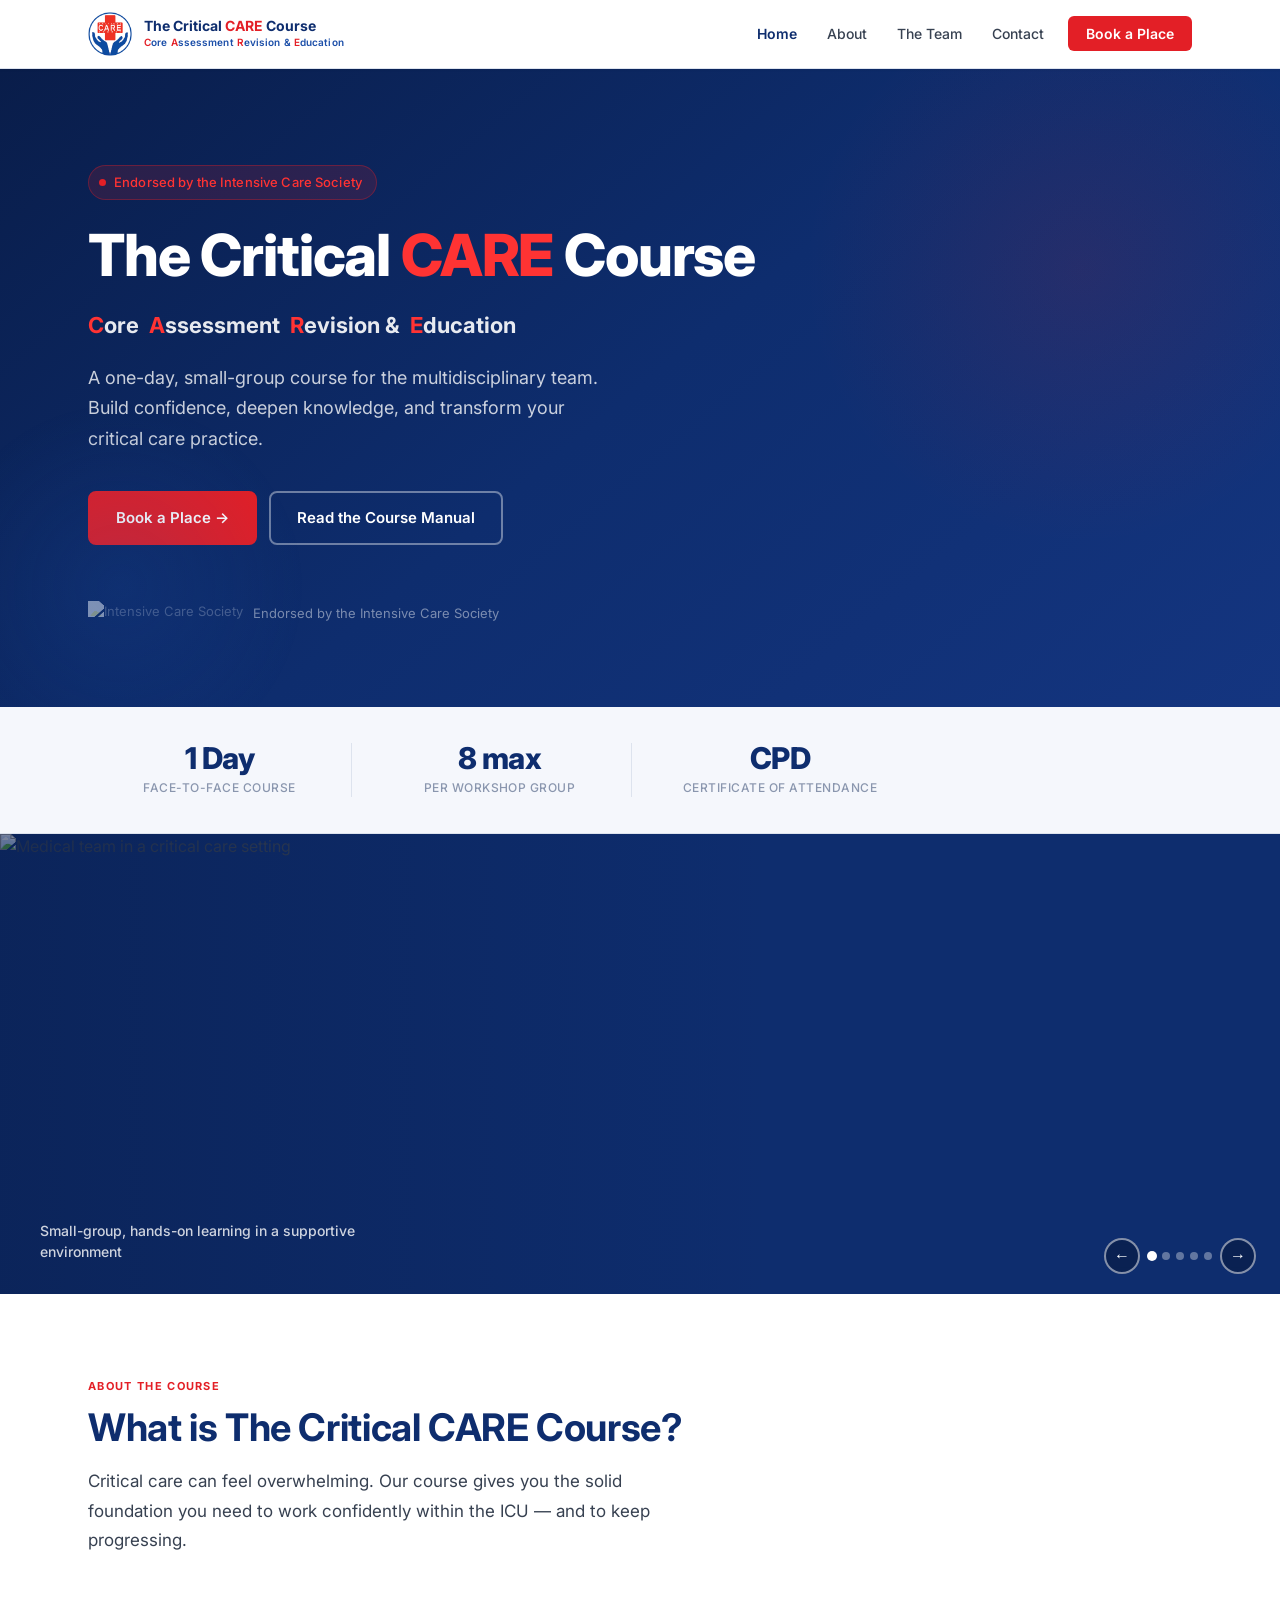
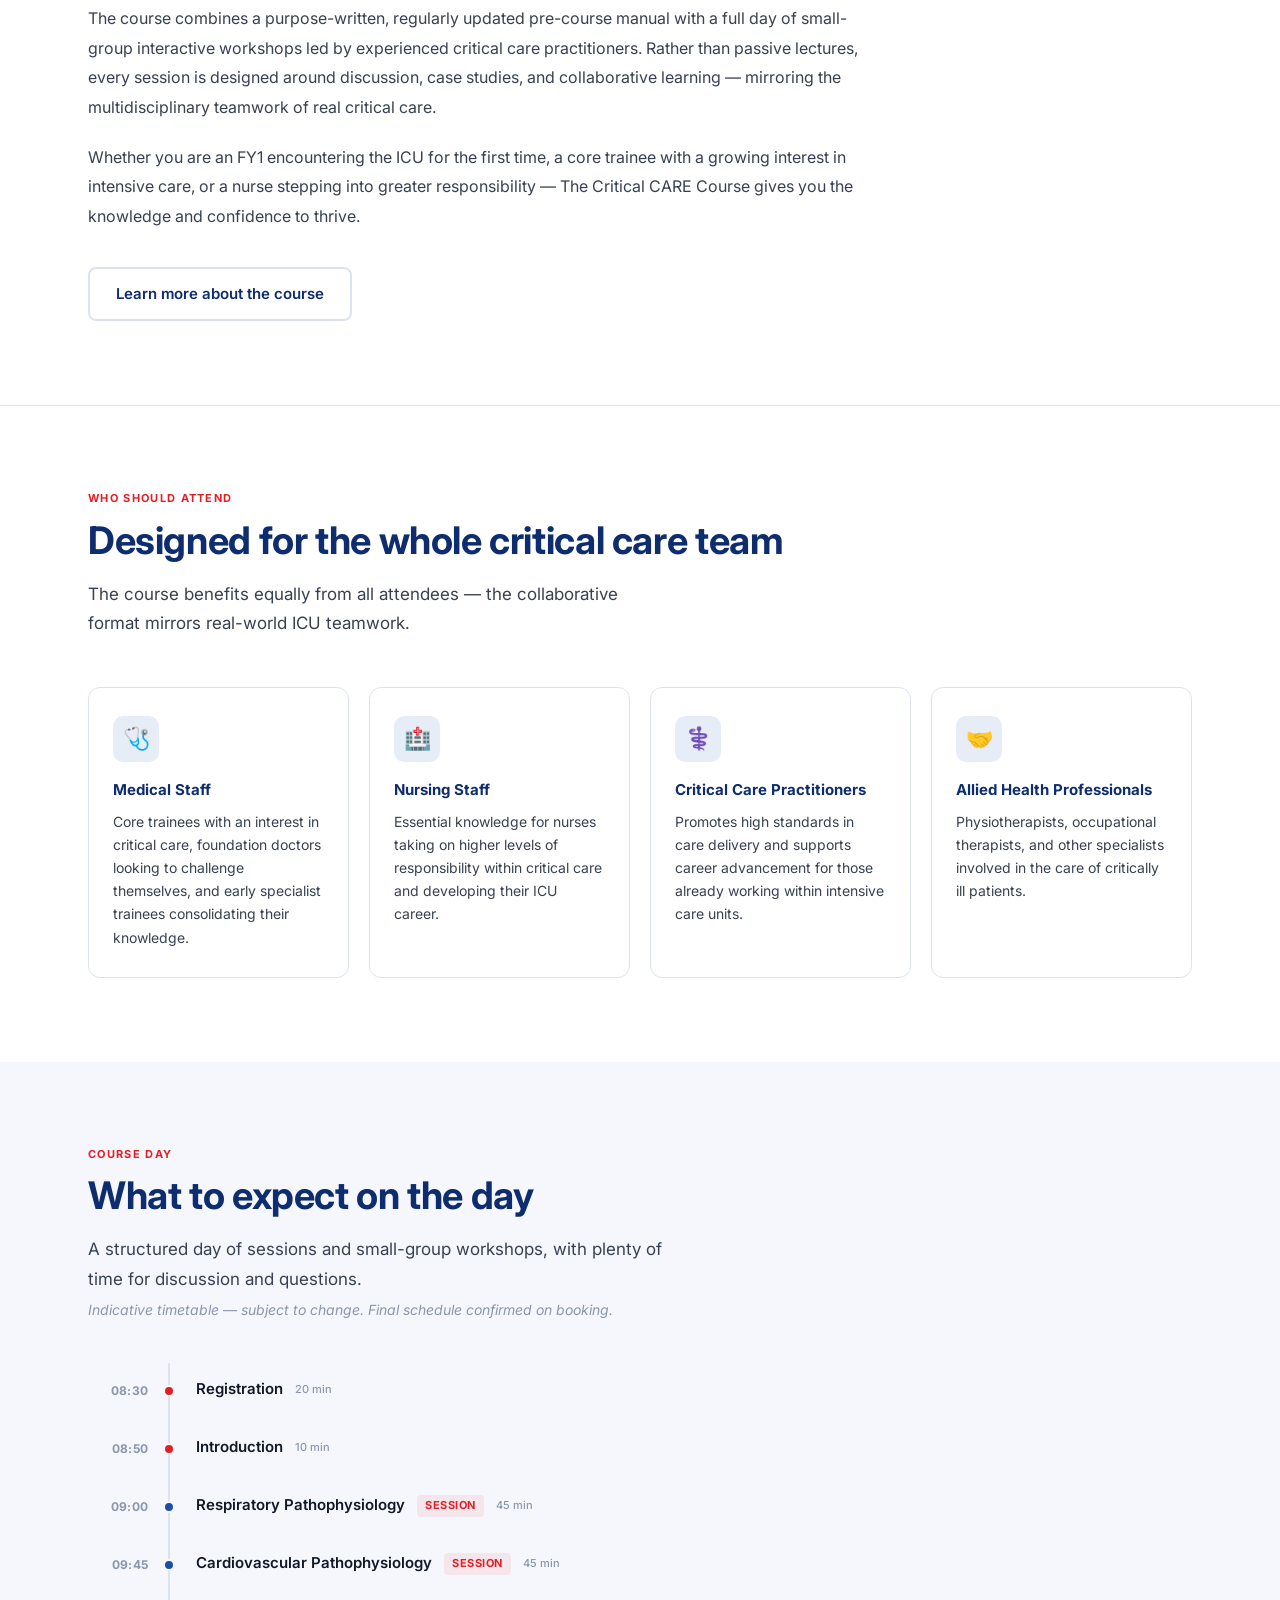
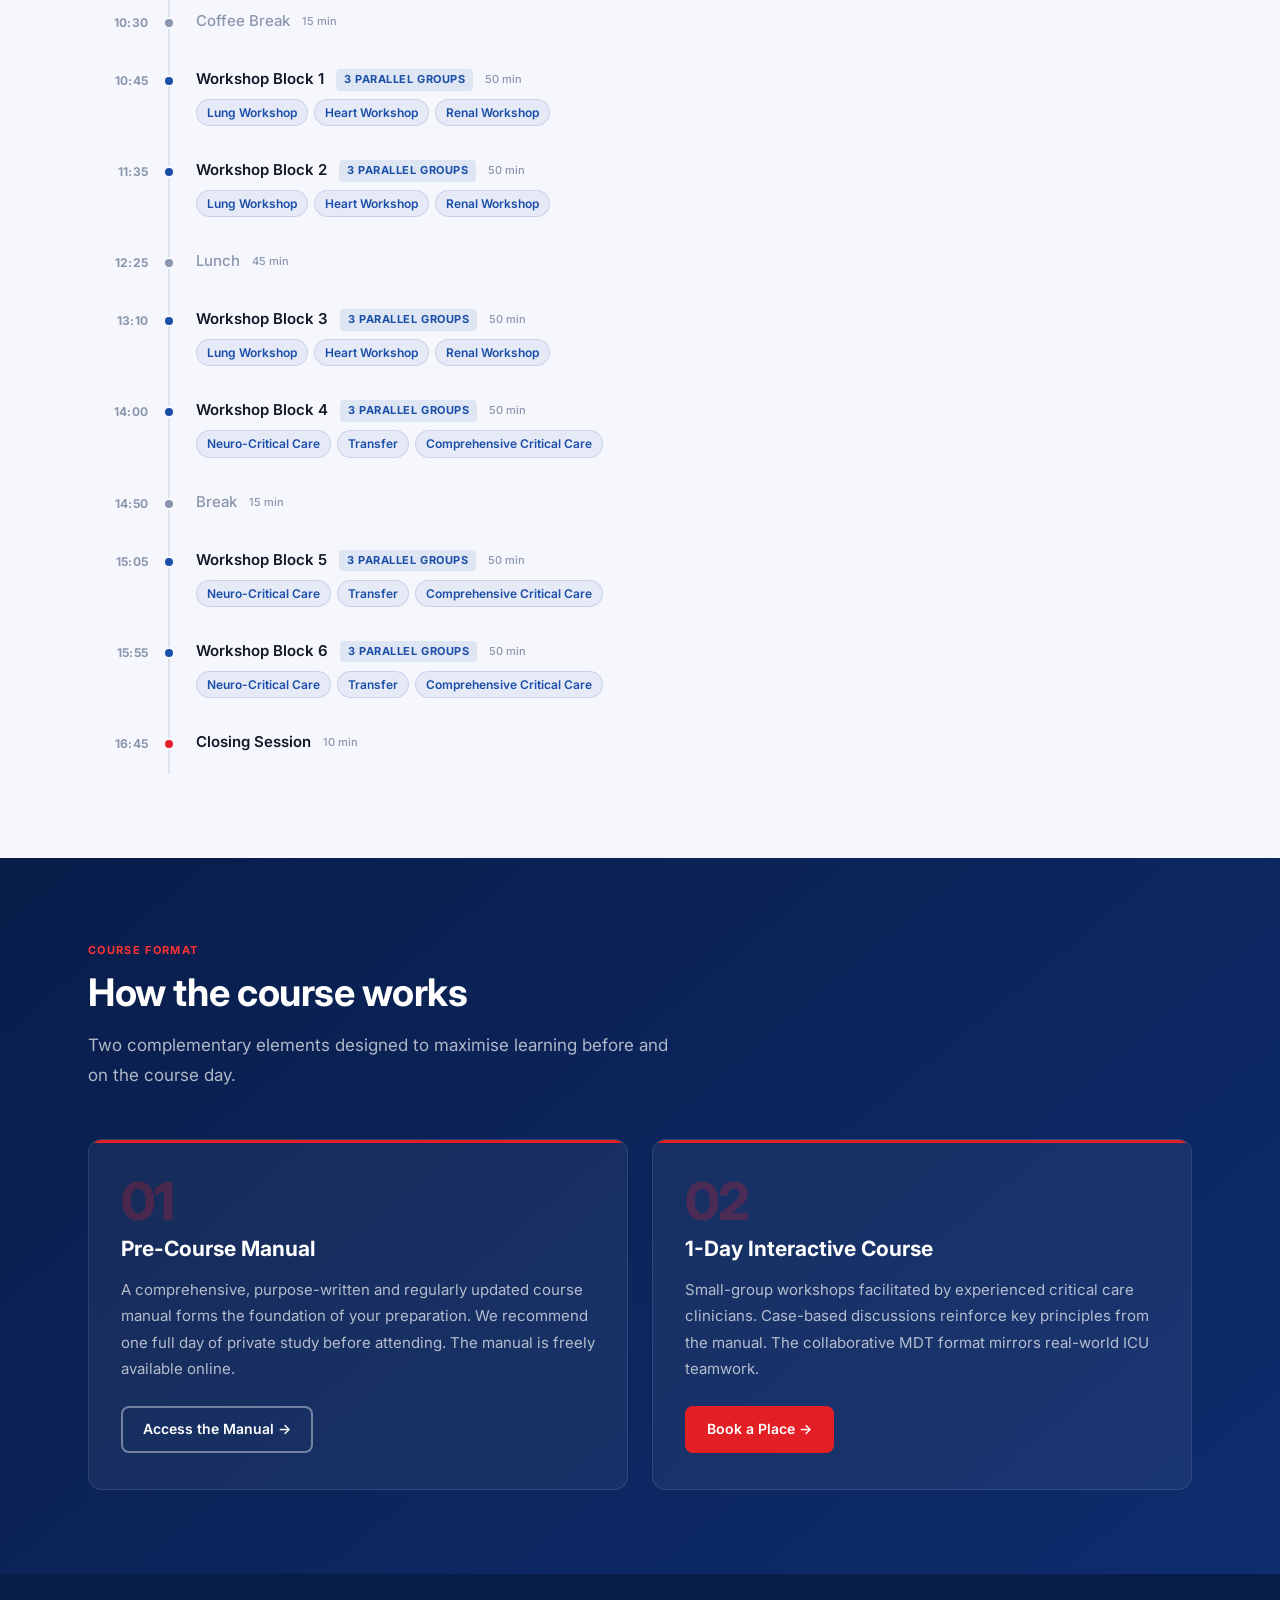
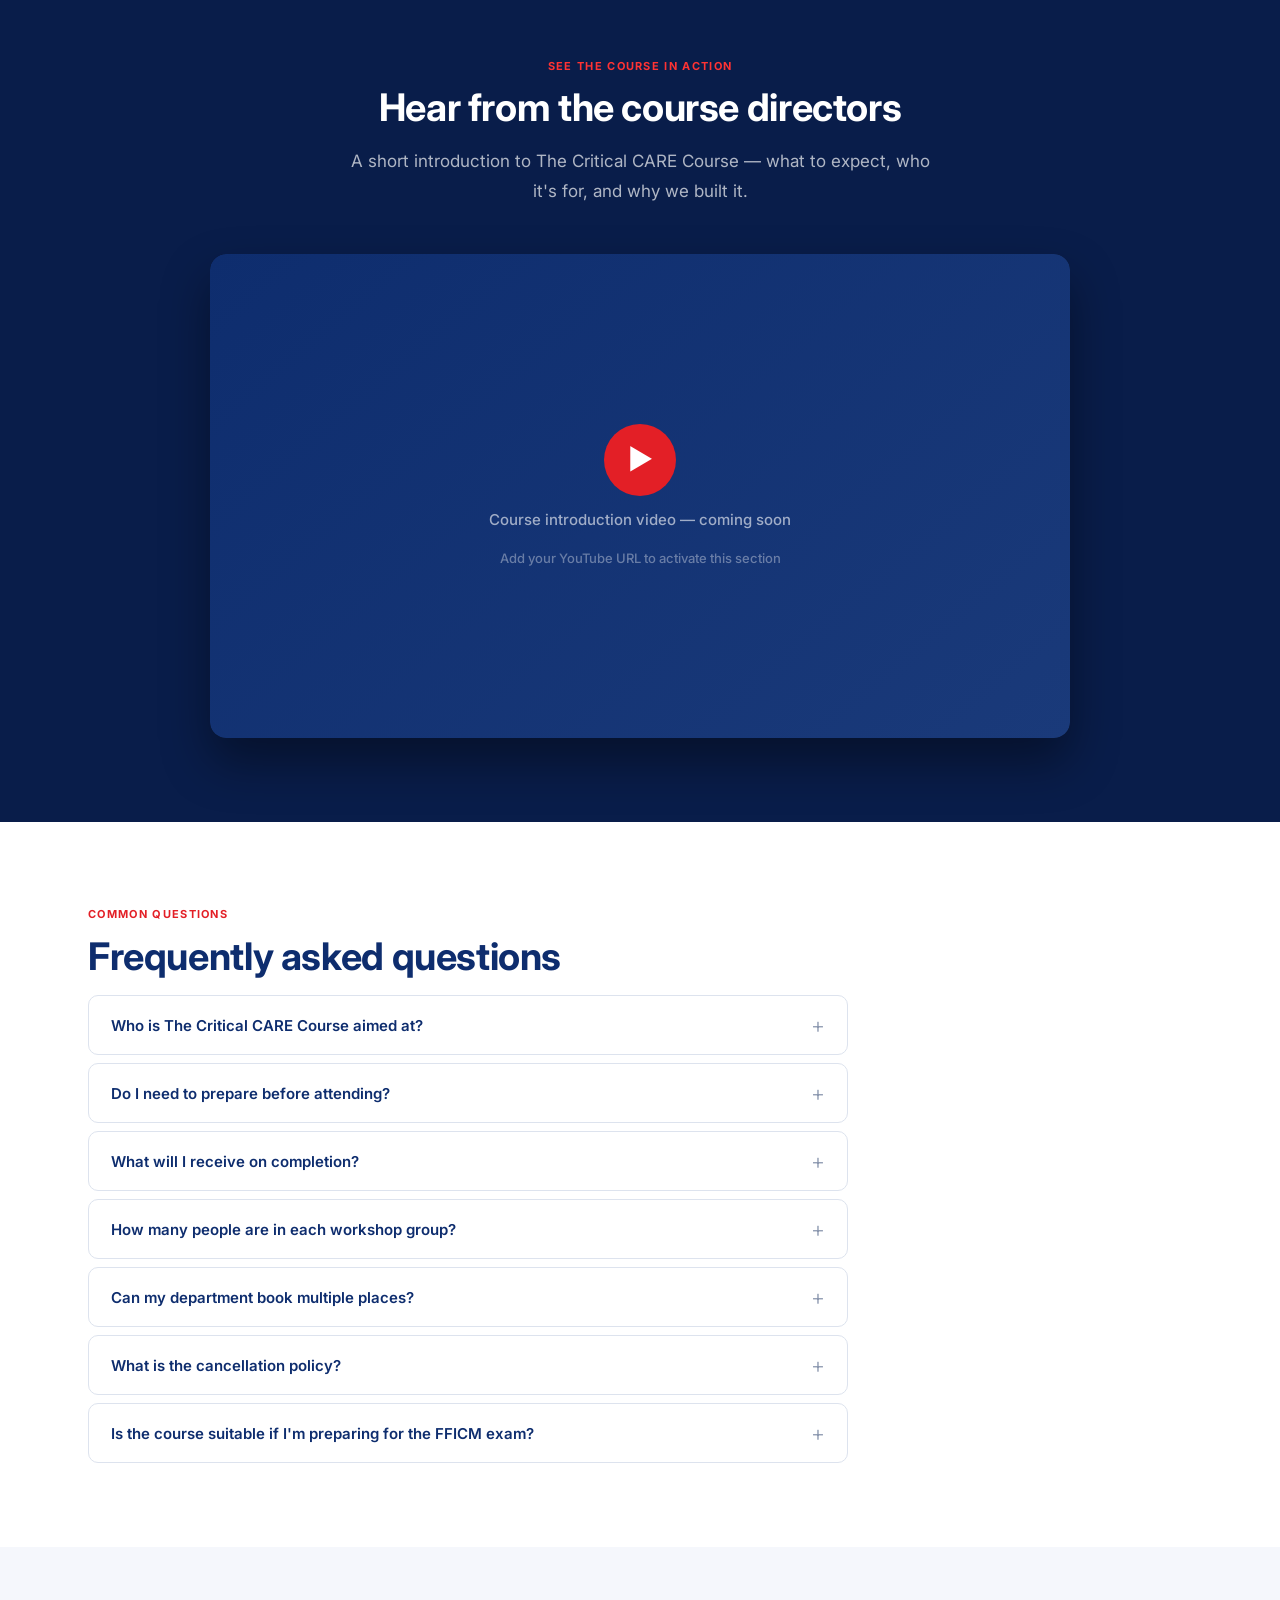
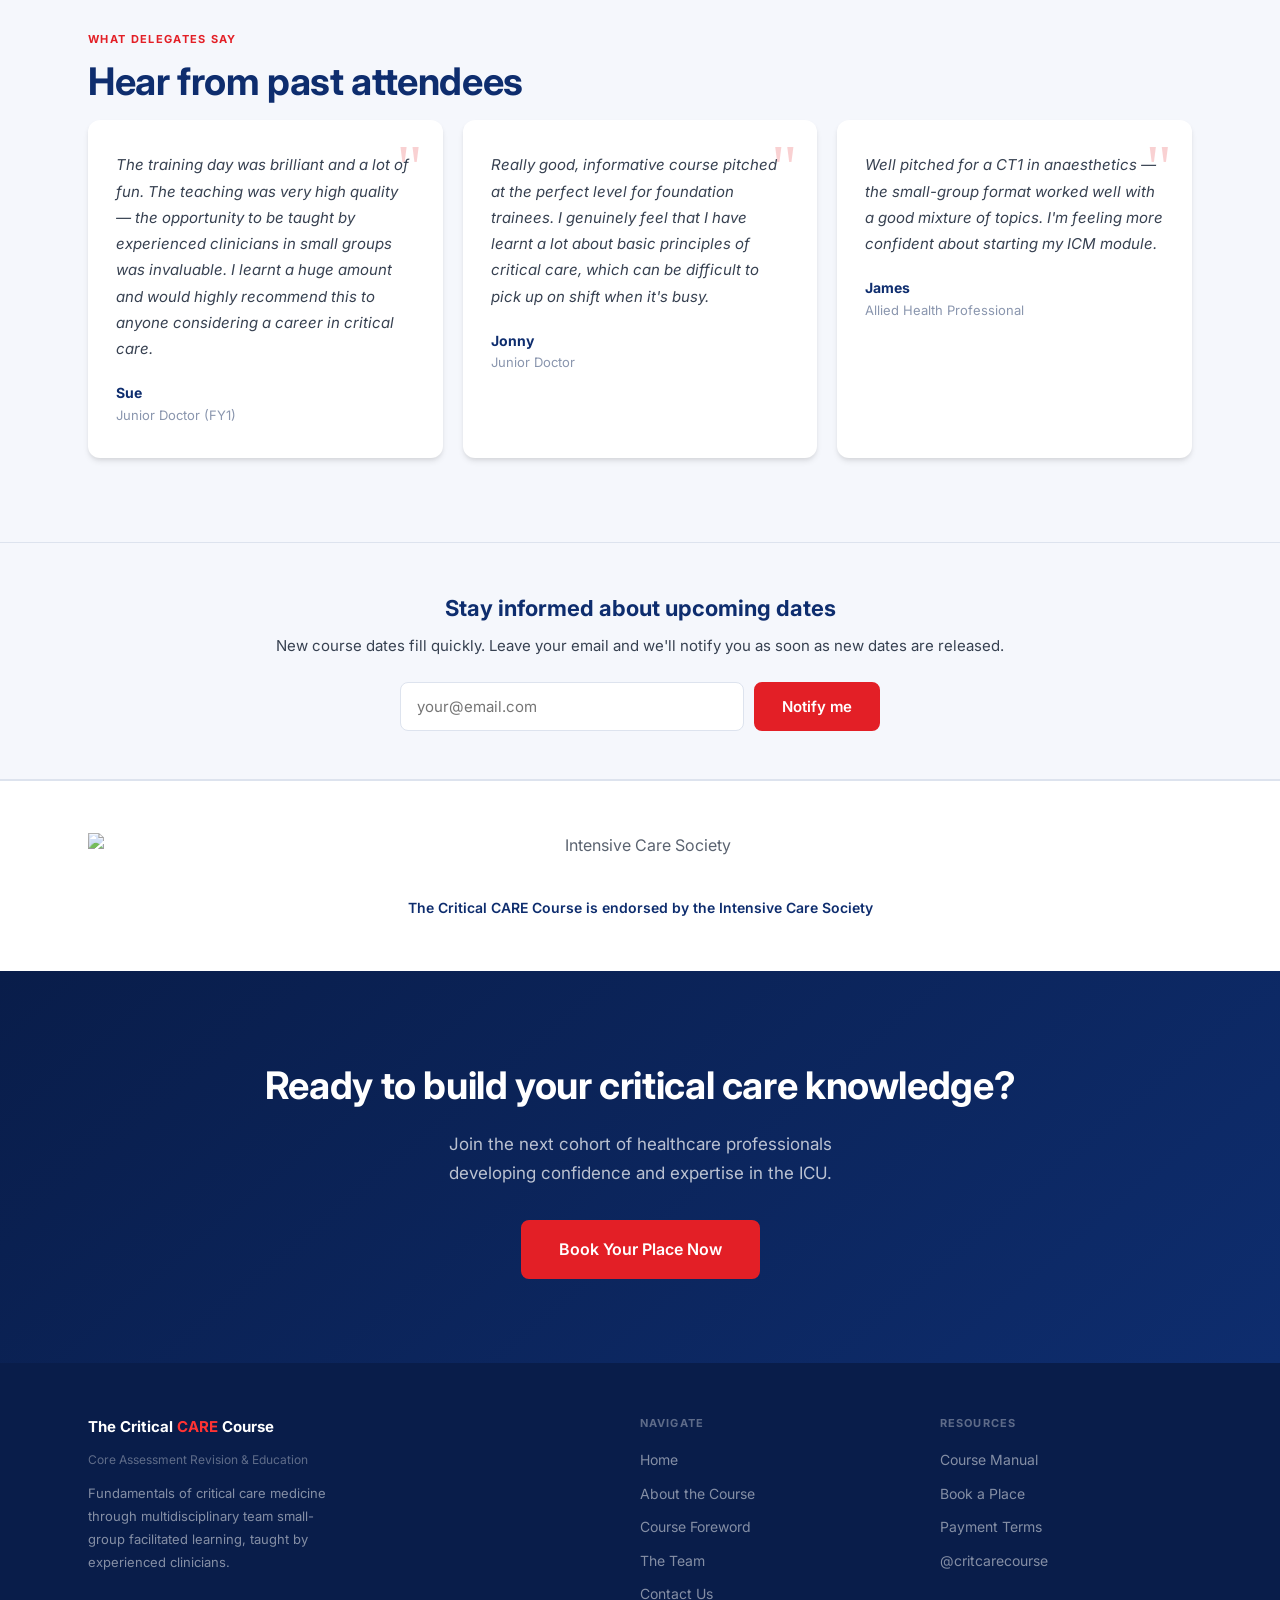
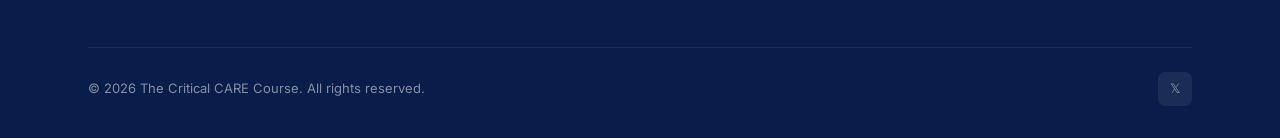
==== index.html @ 923f30c3 "Update index.html" ====
<!DOCTYPE html>
<html lang="en">
<head>
  <meta charset="UTF-8">
  <meta name="viewport" content="width=device-width, initial-scale=1.0">
  <meta name="description" content="The Critical CARE Course — Core Assessment Revision &amp; Education. A one-day, small-group critical care course for the multidisciplinary team. Endorsed by the Intensive Care Society.">

  <title>The Critical CARE Course — Core Assessment Revision &amp; Education</title>
  <link rel="preconnect" href="https://fonts.googleapis.com">
  <link rel="preconnect" href="https://fonts.gstatic.com" crossorigin>
  <link href="https://fonts.googleapis.com/css2?family=Inter:wght@300;400;500;600;700;800&display=swap" rel="stylesheet">
  <link rel="stylesheet" href="styles.css">
</head>
<body>

  <!-- ========== NAVIGATION ========== -->
  <nav>
    <div class="container">
      <div class="nav-inner">
        <a href="index.html" class="nav-logo">
          <img src="images/Logo.png" alt="The Critical CARE Course" style="height:44px; width:auto; flex-shrink:0;">
          <div class="nav-logo-text">
            <div class="brand">The Critical <span style="color:var(--red)">CARE</span> Course</div>
            <div class="sub"><span style="color:var(--red)">C</span>ore <span style="color:var(--red)">A</span>ssessment <span style="color:var(--red)">R</span>evision &amp; <span style="color:var(--red)">E</span>ducation</div>
          </div>
        </a>
        <ul class="nav-links" id="navLinks">
          <li><a href="index.html" style="color:var(--navy); font-weight:600;">Home</a></li>
          <li><a href="about.html">About</a></li>
          <li><a href="team.html">The Team</a></li>
          <li><a href="contact.html">Contact</a></li>
          <li><a href="https://sympozium.co.uk/ep-home/the-critical-care-course" target="_blank" rel="noopener" class="nav-cta">Book a Place</a></li>
        </ul>
        <button class="nav-toggle" id="navToggle" aria-label="Open menu">
          <span></span><span></span><span></span>
        </button>
      </div>
    </div>
  </nav>

  <!-- ========== HERO ========== -->
  <header class="hero">
    <div class="container">
      <div class="hero-badge">
        <span class="pulse"></span>
        Endorsed by the Intensive Care Society
      </div>
      <h1>The Critical <span class="accent">CARE</span> Course</h1>
      <p class="hero-acronym-line" style="font-size:clamp(17px,2.2vw,22px); font-weight:700; margin-bottom:20px; color:rgba(255,255,255,0.9);">
        <span style="color:#FF3333;">C</span>ore&nbsp;
        <span style="color:#FF3333;">A</span>ssessment&nbsp;
        <span style="color:#FF3333;">R</span>evision &amp;&nbsp;
        <span style="color:#FF3333;">E</span>ducation
      </p>
      <p class="hero-lead">A one-day, small-group course for the multidisciplinary team. Build confidence, deepen knowledge, and transform your critical care practice.</p>
      <div class="hero-actions">
        <a href="https://sympozium.co.uk/ep-home/the-critical-care-course" target="_blank" rel="noopener" class="btn btn-primary">Book a Place &rarr;</a>
        <a href="https://the-critical-care-course.gitbook.io/the-critical-care-course-manual" target="_blank" rel="noopener" class="btn btn-outline-white">Read the Course Manual</a>
      </div>
      <div class="hero-trust">
        <img src="https://thecriticalcarecourse.com/wp-content/uploads/2019/09/ICS-Blue-grey-for-white-background-300x115.png" alt="Intensive Care Society" style="height:26px; opacity:0.55; filter:brightness(3);">
        <span>Endorsed by the Intensive Care Society</span>
      </div>
    </div>
  </header>

  <!-- ========== STATS BAR (animated counters) ========== -->
  <div class="stats-bar">
    <div class="container">
      <div class="stats-grid">
        <div class="stat-divider">
          <div class="stat-value" data-target="1" data-suffix=" Day">1 Day</div>
          <div class="stat-label">Face-to-face course</div>
        </div>
        <div class="stat-divider">
          <div class="stat-value" data-target="8" data-suffix=" max">8 max</div>
          <div class="stat-label">Per workshop group</div>
        </div>
        <div class="stat-divider">
          <div class="stat-value">CPD</div>
          <div class="stat-label">Certificate of attendance</div>
        </div>
      </div>
    </div>
  </div>

  <!-- ========== PHOTO CAROUSEL ========== -->
  <!--
    PHOTOS: Replace the Unsplash stock images below with your own course-day photos.
    Save photos into the images/ folder and change the src to e.g. "images/course-day-1.jpg"
    Recommended size: at least 1400px wide, landscape orientation.
    Update the data-caption text to match each photo.
  -->
  <div class="carousel-wrap" id="carousel" role="region" aria-label="Course photos">

    <div class="carousel-slide active" data-caption="Small-group, hands-on learning in a supportive environment">
      <img src="https://images.unsplash.com/photo-1576091160550-2173dba999ef?w=1400&q=80&auto=format&fit=crop" alt="Medical team in a critical care setting" loading="lazy">
    </div>

    <div class="carousel-slide" data-caption="Multidisciplinary learning — doctors, nurses, and AHPs working together">
      <img src="https://images.unsplash.com/photo-1582750433449-648ed127bb54?w=1400&q=80&auto=format&fit=crop" alt="Healthcare professionals in a small-group teaching session" loading="lazy">
    </div>

    <div class="carousel-slide" data-caption="Taught by experienced intensive care clinicians">
      <img src="https://images.unsplash.com/photo-1551190822-a9333d879b1f?w=1400&q=80&auto=format&fit=crop" alt="Clinical teaching in intensive care" loading="lazy">
    </div>

    <div class="carousel-slide" data-caption="Case-based workshops that bring the ICU to life">
      <img src="https://images.unsplash.com/photo-1559757148-5c350d0d3c56?w=1400&q=80&auto=format&fit=crop" alt="ICU environment and monitoring equipment" loading="lazy">
    </div>

    <div class="carousel-slide" data-caption="Building knowledge and confidence for life on the ICU">
      <img src="https://images.unsplash.com/photo-1516549655169-df83a0774514?w=1400&q=80&auto=format&fit=crop" alt="Medical professional in hospital setting" loading="lazy">
    </div>

    <div class="carousel-overlay">
      <p class="carousel-caption" id="carouselCaption">Small-group, hands-on learning in a supportive environment</p>
    </div>

    <div class="carousel-controls">
      <button class="carousel-btn" id="carouselPrev" aria-label="Previous slide">&#8592;</button>
      <div class="carousel-dots" id="carouselDots"></div>
      <button class="carousel-btn" id="carouselNext" aria-label="Next slide">&#8594;</button>
    </div>

  </div>

  <!-- ========== ABOUT OVERVIEW ========== -->
  <section>
    <div class="container">
      <div class="section-eyebrow animate">About the Course</div>
      <h2 class="section-title animate delay-1">What is The Critical CARE Course?</h2>
      <p class="section-lead animate delay-2">Critical care can feel overwhelming. Our course gives you the solid foundation you need to work confidently within the ICU — and to keep progressing.</p>
      <p class="animate delay-2" style="font-size:16px; line-height:1.85; color:var(--body-text); max-width:780px; margin-bottom:20px;">
        The course combines a purpose-written, regularly updated pre-course manual with a full day of small-group interactive workshops led by experienced critical care practitioners. Rather than passive lectures, every session is designed around discussion, case studies, and collaborative learning — mirroring the multidisciplinary teamwork of real critical care.
      </p>
      <p class="animate delay-3" style="font-size:16px; line-height:1.85; color:var(--body-text); max-width:780px; margin-bottom:36px;">
        Whether you are an FY1 encountering the ICU for the first time, a core trainee with a growing interest in intensive care, or a nurse stepping into greater responsibility — The Critical CARE Course gives you the knowledge and confidence to thrive.
      </p>
      <a href="about.html" class="btn btn-outline animate delay-3" style="display:inline-flex;">Learn more about the course</a>
    </div>
  </section>

  <hr class="divider">

  <!-- ========== WHO IS IT FOR ========== -->
  <section>
    <div class="container">
      <div class="section-eyebrow animate">Who Should Attend</div>
      <h2 class="section-title animate delay-1">Designed for the whole critical care team</h2>
      <p class="section-lead animate delay-2">The course benefits equally from all attendees — the collaborative format mirrors real-world ICU teamwork.</p>

      <div class="audience-grid">
        <div class="audience-card animate delay-1">
          <div class="audience-icon">🩺</div>
          <h3>Medical Staff</h3>
          <p>Core trainees with an interest in critical care, foundation doctors looking to challenge themselves, and early specialist trainees consolidating their knowledge.</p>
        </div>
        <div class="audience-card animate delay-2">
          <div class="audience-icon">🏥</div>
          <h3>Nursing Staff</h3>
          <p>Essential knowledge for nurses taking on higher levels of responsibility within critical care and developing their ICU career.</p>
        </div>
        <div class="audience-card animate delay-3">
          <div class="audience-icon">⚕️</div>
          <h3>Critical Care Practitioners</h3>
          <p>Promotes high standards in care delivery and supports career advancement for those already working within intensive care units.</p>
        </div>
        <div class="audience-card animate delay-4">
          <div class="audience-icon">🤝</div>
          <h3>Allied Health Professionals</h3>
          <p>Physiotherapists, occupational therapists, and other specialists involved in the care of critically ill patients.</p>
        </div>
      </div>
    </div>
  </section>

  <!-- ========== COURSE TIMETABLE ========== -->
  <section class="timetable-section">
    <div class="container">
      <div class="section-eyebrow animate">Course Day</div>
      <h2 class="section-title animate delay-1">What to expect on the day</h2>
      <p class="section-lead animate delay-2" style="margin-bottom:40px;">
        A structured day of sessions and small-group workshops, with plenty of time for discussion and questions.
        <em style="color:var(--mid-gray); font-size:14px; display:block; margin-top:4px;">Indicative timetable — subject to change. Final schedule confirmed on booking.</em>
      </p>

      <!--
        TIMETABLE: Edit the times, labels, and descriptions below.
        Row types: default (blue dot), break (grey dot), highlight (red dot)
        Tags: tag-session (red), tag-workshop (blue) — add inside .timetable-label if wanted
      -->
      <div class="timetable animate">

        <div class="timetable-row highlight">
          <div class="timetable-time">08:30</div>
          <div class="timetable-content">
            <div class="timetable-label">Registration <span class="timetable-dur">20 min</span></div>
          </div>
        </div>

        <div class="timetable-row highlight">
          <div class="timetable-time">08:50</div>
          <div class="timetable-content">
            <div class="timetable-label">Introduction <span class="timetable-dur">10 min</span></div>
          </div>
        </div>

        <div class="timetable-row">
          <div class="timetable-time">09:00</div>
          <div class="timetable-content">
            <div class="timetable-label">Respiratory Pathophysiology <span class="timetable-tag tag-session">Session</span> <span class="timetable-dur">45 min</span></div>
          </div>
        </div>

        <div class="timetable-row">
          <div class="timetable-time">09:45</div>
          <div class="timetable-content">
            <div class="timetable-label">Cardiovascular Pathophysiology <span class="timetable-tag tag-session">Session</span> <span class="timetable-dur">45 min</span></div>
          </div>
        </div>

        <div class="timetable-row break">
          <div class="timetable-time">10:30</div>
          <div class="timetable-content">
            <div class="timetable-label">Coffee Break <span class="timetable-dur">15 min</span></div>
          </div>
        </div>

        <div class="timetable-row">
          <div class="timetable-time">10:45</div>
          <div class="timetable-content">
            <div class="timetable-label">Workshop Block 1 <span class="timetable-tag tag-workshop">3 parallel groups</span> <span class="timetable-dur">50 min</span></div>
            <div class="timetable-parallel">
              <span>Lung Workshop</span>
              <span>Heart Workshop</span>
              <span>Renal Workshop</span>
            </div>
          </div>
        </div>

        <div class="timetable-row">
          <div class="timetable-time">11:35</div>
          <div class="timetable-content">
            <div class="timetable-label">Workshop Block 2 <span class="timetable-tag tag-workshop">3 parallel groups</span> <span class="timetable-dur">50 min</span></div>
            <div class="timetable-parallel">
              <span>Lung Workshop</span>
              <span>Heart Workshop</span>
              <span>Renal Workshop</span>
            </div>
          </div>
        </div>

        <div class="timetable-row break">
          <div class="timetable-time">12:25</div>
          <div class="timetable-content">
            <div class="timetable-label">Lunch <span class="timetable-dur">45 min</span></div>
          </div>
        </div>

        <div class="timetable-row">
          <div class="timetable-time">13:10</div>
          <div class="timetable-content">
            <div class="timetable-label">Workshop Block 3 <span class="timetable-tag tag-workshop">3 parallel groups</span> <span class="timetable-dur">50 min</span></div>
            <div class="timetable-parallel">
              <span>Lung Workshop</span>
              <span>Heart Workshop</span>
              <span>Renal Workshop</span>
            </div>
          </div>
        </div>

        <div class="timetable-row">
          <div class="timetable-time">14:00</div>
          <div class="timetable-content">
            <div class="timetable-label">Workshop Block 4 <span class="timetable-tag tag-workshop">3 parallel groups</span> <span class="timetable-dur">50 min</span></div>
            <div class="timetable-parallel">
              <span>Neuro-Critical Care</span>
              <span>Transfer</span>
              <span>Comprehensive Critical Care</span>
            </div>
          </div>
        </div>

        <div class="timetable-row break">
          <div class="timetable-time">14:50</div>
          <div class="timetable-content">
            <div class="timetable-label">Break <span class="timetable-dur">15 min</span></div>
          </div>
        </div>

        <div class="timetable-row">
          <div class="timetable-time">15:05</div>
          <div class="timetable-content">
            <div class="timetable-label">Workshop Block 5 <span class="timetable-tag tag-workshop">3 parallel groups</span> <span class="timetable-dur">50 min</span></div>
            <div class="timetable-parallel">
              <span>Neuro-Critical Care</span>
              <span>Transfer</span>
              <span>Comprehensive Critical Care</span>
            </div>
          </div>
        </div>

        <div class="timetable-row">
          <div class="timetable-time">15:55</div>
          <div class="timetable-content">
            <div class="timetable-label">Workshop Block 6 <span class="timetable-tag tag-workshop">3 parallel groups</span> <span class="timetable-dur">50 min</span></div>
            <div class="timetable-parallel">
              <span>Neuro-Critical Care</span>
              <span>Transfer</span>
              <span>Comprehensive Critical Care</span>
            </div>
          </div>
        </div>

        <div class="timetable-row highlight">
          <div class="timetable-time">16:45</div>
          <div class="timetable-content">
            <div class="timetable-label">Closing Session <span class="timetable-dur">10 min</span></div>
          </div>
        </div>

      </div>
    </div>
  </section>

  <!-- ========== COURSE FORMAT ========== -->
  <section class="format-section">
    <div class="container">
      <div class="section-eyebrow animate" style="color:#FF3333;">Course Format</div>
      <h2 class="section-title animate delay-1">How the course works</h2>
      <p class="section-lead animate delay-2">Two complementary elements designed to maximise learning before and on the course day.</p>

      <div class="format-grid">
        <div class="format-card animate delay-1">
          <div class="format-step">01</div>
          <h3>Pre-Course Manual</h3>
          <p>A comprehensive, purpose-written and regularly updated course manual forms the foundation of your preparation. We recommend one full day of private study before attending. The manual is freely available online.</p>
          <a href="https://the-critical-care-course.gitbook.io/the-critical-care-course-manual" target="_blank" rel="noopener" class="btn btn-outline-white" style="font-size:14px; padding:10px 20px;">Access the Manual &rarr;</a>
        </div>
        <div class="format-card animate delay-2">
          <div class="format-step">02</div>
          <h3>1-Day Interactive Course</h3>
          <p>Small-group workshops facilitated by experienced critical care clinicians. Case-based discussions reinforce key principles from the manual. The collaborative MDT format mirrors real-world ICU teamwork.</p>
          <a href="https://sympozium.co.uk/ep-home/the-critical-care-course" target="_blank" rel="noopener" class="btn btn-primary" style="font-size:14px; padding:10px 20px;">Book a Place &rarr;</a>
        </div>
      </div>
    </div>
  </section>

  <!-- ========== VIDEO ========== -->
  <section class="video-section">
    <div class="container" style="text-align:center;">
      <div class="section-eyebrow animate" style="color:#FF3333;">See the Course in Action</div>
      <h2 class="section-title animate delay-1">Hear from the course directors</h2>
      <p class="section-lead animate delay-2" style="margin-left:auto; margin-right:auto; text-align:center;">
        A short introduction to The Critical CARE Course — what to expect, who it's for, and why we built it.
      </p>

      <!--
        VIDEO: Replace the src below with your YouTube embed URL.
        Example: https://www.youtube.com/embed/YOUR_VIDEO_ID
        To get the embed URL: on YouTube, click Share > Embed and copy the src value.

        If you don't have a video yet, delete the <iframe> and leave the .video-placeholder visible.
      -->
      <div class="video-wrap animate delay-2">

        <!-- Replace this placeholder with your iframe once you have a video URL -->
        <div class="video-placeholder" id="videoPlaceholder">
          <div class="video-play-btn">&#9654;</div>
          <p>Course introduction video — coming soon</p>
          <p style="font-size:13px; margin-top:4px; opacity:0.6;">Add your YouTube URL to activate this section</p>
        </div>

        <!-- Uncomment and fill in your YouTube URL when ready:
        <iframe
          src="https://www.youtube.com/embed/YOUR_VIDEO_ID?rel=0&modestbranding=1"
          title="The Critical CARE Course — Introduction"
          allow="accelerometer; autoplay; clipboard-write; encrypted-media; gyroscope; picture-in-picture"
          allowfullscreen>
        </iframe>
        -->

      </div>
    </div>
  </section>

  <!-- ========== FAQ ========== -->
  <section>
    <div class="container">
      <div class="section-eyebrow animate">Common Questions</div>
      <h2 class="section-title animate delay-1">Frequently asked questions</h2>

      <div class="faq-list animate delay-2">

        <div class="faq-item">
          <button class="faq-trigger" aria-expanded="false">
            Who is The Critical CARE Course aimed at?
            <span class="faq-icon">+</span>
          </button>
          <div class="faq-body" role="region">
            <div class="faq-body-inner">
              The course is designed for the whole critical care multidisciplinary team — nursing staff, medical staff, critical care practitioners, and allied health professionals such as physiotherapists and occupational therapists. From a medical perspective, it is ideal for core trainees with an interest in critical care, early specialist trainees consolidating their knowledge, and enthusiastic foundation doctors wanting to challenge themselves. It is best suited for those with a basic understanding of critical care.
            </div>
          </div>
        </div>

        <div class="faq-item">
          <button class="faq-trigger" aria-expanded="false">
            Do I need to prepare before attending?
            <span class="faq-icon">+</span>
          </button>
          <div class="faq-body" role="region">
            <div class="faq-body-inner">
              Yes — and it makes a significant difference to how much you get from the day. The course manual is freely available online and replaces traditional pre-course lectures. We recommend setting aside one full day for private study before attending. The workshops build directly on the manual content, so preparation will help you engage more confidently in group discussions.
            </div>
          </div>
        </div>

        <div class="faq-item">
          <button class="faq-trigger" aria-expanded="false">
            What will I receive on completion?
            <span class="faq-icon">+</span>
          </button>
          <div class="faq-body" role="region">
            <div class="faq-body-inner">
              All delegates who attend the full day receive a certificate of attendance, which can be used as evidence of continuing professional development (CPD). Please note the certificate confirms attendance, not clinical competence in any described skills.
            </div>
          </div>
        </div>

        <div class="faq-item">
          <button class="faq-trigger" aria-expanded="false">
            How many people are in each workshop group?
            <span class="faq-icon">+</span>
          </button>
          <div class="faq-body" role="region">
            <div class="faq-body-inner">
              Workshop groups are intentionally small — typically up to 8 delegates per group — to ensure every attendee can contribute to discussions and get the most from the facilitated sessions. The small-group format is central to the course philosophy.
            </div>
          </div>
        </div>

        <div class="faq-item">
          <button class="faq-trigger" aria-expanded="false">
            Can my department book multiple places?
            <span class="faq-icon">+</span>
          </button>
          <div class="faq-body" role="region">
            <div class="faq-body-inner">
              Absolutely — group bookings are welcome and the MDT composition makes it especially valuable when nurses, doctors, and AHPs from the same unit attend together. Please <a href="contact.html" style="color:var(--blue); font-weight:600;">contact us</a> to discuss group bookings and we will do our best to accommodate your team.
            </div>
          </div>
        </div>

        <div class="faq-item">
          <button class="faq-trigger" aria-expanded="false">
            What is the cancellation policy?
            <span class="faq-icon">+</span>
          </button>
          <div class="faq-body" role="region">
            <div class="faq-body-inner">
              All bookings are managed through our booking partner, Sympozium. Please review their payment terms and cancellation policy at the time of booking. If you have a specific question about your booking, please <a href="contact.html" style="color:var(--blue); font-weight:600;">contact us</a> and we will be happy to help.
            </div>
          </div>
        </div>

        <div class="faq-item">
          <button class="faq-trigger" aria-expanded="false">
            Is the course suitable if I'm preparing for the FFICM exam?
            <span class="faq-icon">+</span>
          </button>
          <div class="faq-body" role="region">
            <div class="faq-body-inner">
              The Critical CARE Course is designed to build a solid foundation rather than exam-specific depth. Those preparing for the FFICM may find some areas covered less comprehensively than required for that level — however, the course works well as consolidation alongside other exam preparation resources, particularly for core concepts and clinical reasoning.
            </div>
          </div>
        </div>

      </div>
    </div>
  </section>

  <!-- ========== TESTIMONIALS ========== -->
  <section class="testimonials-section">
    <div class="container">
      <div class="section-eyebrow animate">What Delegates Say</div>
      <h2 class="section-title animate delay-1">Hear from past attendees</h2>

      <div class="testimonials-grid">
        <div class="testimonial-card animate delay-1">
          <div class="quote-mark">"</div>
          <p class="testimonial-text">The training day was brilliant and a lot of fun. The teaching was very high quality — the opportunity to be taught by experienced clinicians in small groups was invaluable. I learnt a huge amount and would highly recommend this to anyone considering a career in critical care.</p>
          <div class="testimonial-author">Sue</div>
          <div class="testimonial-role">Junior Doctor (FY1)</div>
        </div>
        <div class="testimonial-card animate delay-2">
          <div class="quote-mark">"</div>
          <p class="testimonial-text">Really good, informative course pitched at the perfect level for foundation trainees. I genuinely feel that I have learnt a lot about basic principles of critical care, which can be difficult to pick up on shift when it's busy.</p>
          <div class="testimonial-author">Jonny</div>
          <div class="testimonial-role">Junior Doctor</div>
        </div>
        <div class="testimonial-card animate delay-3">
          <div class="quote-mark">"</div>
          <p class="testimonial-text">Well pitched for a CT1 in anaesthetics — the small-group format worked well with a good mixture of topics. I'm feeling more confident about starting my ICM module.</p>
          <div class="testimonial-author">James</div>
          <div class="testimonial-role">Allied Health Professional</div>
        </div>
      </div>
    </div>
  </section>

  <!-- ========== MAILING LIST ========== -->
  <div class="maillist-strip">
    <div class="container">
      <h3>Stay informed about upcoming dates</h3>
      <p>New course dates fill quickly. Leave your email and we'll notify you as soon as new dates are released.</p>
      <!--
        MAILING LIST: Replace the form action with your Formspree endpoint (same as contact page)
        or connect to Mailchimp / Buttondown / Kit by replacing the action URL.
      -->
      <form class="maillist-form" action="https://formspree.io/f/YOUR_FORM_ID" method="POST" id="mailForm">
        <input type="hidden" name="subject" value="Mailing list signup">
        <input type="email" name="email" placeholder="your@email.com" required aria-label="Email address">
        <button type="submit" class="btn btn-primary" style="white-space:nowrap;">Notify me</button>
      </form>
    </div>
  </div>

  <!-- ========== ICS ENDORSEMENT ========== -->
  <div class="endorsement-strip animate">
    <div class="container">
      <img src="https://thecriticalcarecourse.com/wp-content/uploads/2019/09/ICS-Blue-grey-for-white-background-300x115.png" alt="Intensive Care Society">
      <p>The Critical CARE Course is endorsed by the Intensive Care Society</p>
    </div>
  </div>

  <!-- ========== CTA ========== -->
  <section class="cta-section">
    <div class="container animate">
      <h2>Ready to build your critical care knowledge?</h2>
      <p>Join the next cohort of healthcare professionals developing confidence and expertise in the ICU.</p>
      <a href="https://sympozium.co.uk/ep-home/the-critical-care-course" target="_blank" rel="noopener" class="btn btn-primary" style="font-size:16px; padding:15px 36px;">Book Your Place Now</a>
    </div>
  </section>

  <!-- ========== FOOTER ========== -->
  <footer>
    <div class="container">
      <div class="footer-grid">
        <div class="footer-brand">
          <div class="footer-brand-name">The Critical <span style="color:#FF3333;">CARE</span> Course</div>
          <p style="font-size:12px; color:rgba(255,255,255,0.35); margin-top:4px; margin-bottom:12px;">Core Assessment Revision &amp; Education</p>
          <p>Fundamentals of critical care medicine through multidisciplinary team small-group facilitated learning, taught by experienced clinicians.</p>
        </div>
        <div>
          <h4>Navigate</h4>
          <ul class="footer-links">
            <li><a href="index.html">Home</a></li>
            <li><a href="about.html">About the Course</a></li>
            <li><a href="foreword.html">Course Foreword</a></li>
            <li><a href="team.html">The Team</a></li>
            <li><a href="contact.html">Contact Us</a></li>
          </ul>
        </div>
        <div>
          <h4>Resources</h4>
          <ul class="footer-links">
            <li><a href="https://the-critical-care-course.gitbook.io/the-critical-care-course-manual" target="_blank" rel="noopener">Course Manual</a></li>
            <li><a href="https://sympozium.co.uk/ep-home/the-critical-care-course" target="_blank" rel="noopener">Book a Place</a></li>
            <li><a href="about.html#terms">Payment Terms</a></li>
            <li><a href="https://twitter.com/critcarecourse" target="_blank" rel="noopener">@critcarecourse</a></li>
          </ul>
        </div>
      </div>
      <div class="footer-bottom">
        <span>&copy; 2026 The Critical CARE Course. All rights reserved.</span>
        <div class="footer-social">
          <a href="https://twitter.com/critcarecourse" target="_blank" rel="noopener" class="social-link" aria-label="Twitter / X">&#120143;</a>
        </div>
      </div>
    </div>
  </footer>

  <!-- ========== JAVASCRIPT ========== -->
  <script>
  (() => {

    // --- Mobile nav ---
    const toggle = document.getElementById('navToggle');
    const links  = document.getElementById('navLinks');
    toggle.addEventListener('click', () => links.classList.toggle('open'));
    links.querySelectorAll('a').forEach(a => a.addEventListener('click', () => links.classList.remove('open')));


    // --- Carousel ---
    const slides    = [...document.querySelectorAll('.carousel-slide')];
    const dotsWrap  = document.getElementById('carouselDots');
    const caption   = document.getElementById('carouselCaption');
    let current     = 0;
    let timer;

    // Build dots
    slides.forEach((_, i) => {
      const d = document.createElement('button');
      d.className = 'carousel-dot' + (i === 0 ? ' active' : '');
      d.setAttribute('aria-label', `Slide ${i + 1}`);
      d.addEventListener('click', () => goTo(i));
      dotsWrap.appendChild(d);
    });

    function goTo(n) {
      slides[current].classList.remove('active');
      dotsWrap.children[current].classList.remove('active');
      current = (n + slides.length) % slides.length;
      slides[current].classList.add('active');
      dotsWrap.children[current].classList.add('active');
      if (caption) caption.textContent = slides[current].dataset.caption || '';
      clearInterval(timer);
      timer = setInterval(() => goTo(current + 1), 5000);
    }

    document.getElementById('carouselPrev').addEventListener('click', () => goTo(current - 1));
    document.getElementById('carouselNext').addEventListener('click', () => goTo(current + 1));
    timer = setInterval(() => goTo(current + 1), 5000);


    // --- Scroll animations (Intersection Observer) ---
    const observer = new IntersectionObserver((entries) => {
      entries.forEach(entry => {
        if (entry.isIntersecting) {
          entry.target.classList.add('visible');
          observer.unobserve(entry.target);
        }
      });
    }, { threshold: 0.12 });

    document.querySelectorAll('.animate, .animate-scale').forEach(el => observer.observe(el));


    // --- Animated stat counters ---
    const statEls = [...document.querySelectorAll('.stat-value[data-target]')];
    let countersRun = false;

    const statObserver = new IntersectionObserver((entries) => {
      if (entries[0].isIntersecting && !countersRun) {
        countersRun = true;
        statEls.forEach(el => {
          const target = parseInt(el.dataset.target, 10);
          const suffix = el.dataset.suffix || '';
          const dur    = 1200;
          const start  = performance.now();
          function tick(now) {
            const p = Math.min((now - start) / dur, 1);
            const v = Math.round(p < 0.5 ? 2*p*p * target : (1 - Math.pow(-2*p+2,2)/2) * target);
            el.textContent = v + suffix;
            if (p < 1) requestAnimationFrame(tick);
          }
          requestAnimationFrame(tick);
        });
      }
    }, { threshold: 0.5 });

    if (statEls.length) statObserver.observe(document.querySelector('.stats-bar'));


    // --- FAQ accordion ---
    document.querySelectorAll('.faq-trigger').forEach(btn => {
      btn.addEventListener('click', () => {
        const expanded = btn.getAttribute('aria-expanded') === 'true';
        // Close all
        document.querySelectorAll('.faq-trigger').forEach(b => {
          b.setAttribute('aria-expanded', 'false');
          b.nextElementSibling.style.maxHeight = null;
        });
        // Open clicked (unless it was already open)
        if (!expanded) {
          btn.setAttribute('aria-expanded', 'true');
          const body = btn.nextElementSibling;
          body.style.maxHeight = body.scrollHeight + 'px';
        }
      });
    });


    // --- Mailing list form (Formspree AJAX) ---
    const mailForm = document.getElementById('mailForm');
    if (mailForm) {
      mailForm.addEventListener('submit', async e => {
        e.preventDefault();
        const btn = mailForm.querySelector('button');
        btn.textContent = 'Saving...';
        btn.disabled = true;
        try {
          const res = await fetch(mailForm.action, {
            method: 'POST', body: new FormData(mailForm),
            headers: { 'Accept': 'application/json' }
          });
          btn.textContent = res.ok ? '✓ You\'re on the list!' : 'Try again';
          if (res.ok) mailForm.querySelector('input').value = '';
        } catch {
          btn.textContent = 'Try again';
        }
        btn.disabled = false;
      });
    }

  })();
  </script>

</body>
</html>
---- styles.css ----
/* ============================================
   THE CRITICAL CARE COURSE — Global Styles
   ============================================ */

:root {
  /* Brand colours from logo */
  --blue:       #1B4EA8;   /* brand royal blue */
  --blue-dark:  #0E2D6E;   /* darker blue for backgrounds */
  --blue-deep:  #091d4a;   /* deepest blue for hero/footer */
  --blue-light: #2563c4;   /* lighter blue for hover states */
  --red:        #E31F26;   /* brand red */
  --red-hover:  #C41A20;   /* darker red for hover */

  /* Aliases used throughout CSS */
  --navy:       var(--blue-dark);
  --navy-light: var(--blue);
  --teal:       var(--red);
  --teal-hover: var(--red-hover);

  --white:      #ffffff;
  --off-white:  #f5f7fc;
  --light-gray: #dde3ee;
  --mid-gray:   #8a96ae;
  --dark-text:  #111827;
  --body-text:  #374151;
  --font: 'Inter', -apple-system, BlinkMacSystemFont, 'Segoe UI', sans-serif;
  --radius: 8px;
  --shadow: 0 4px 6px -1px rgba(0,0,0,0.1), 0 2px 4px -1px rgba(0,0,0,0.06);
  --shadow-lg: 0 10px 25px -5px rgba(0,0,0,0.18);
  --transition: 0.2s ease;
  --max-width: 1160px;
}

/* --- Reset -------------------------------- */
*, *::before, *::after { box-sizing: border-box; margin: 0; padding: 0; }
html { scroll-behavior: smooth; }
body { font-family: var(--font); color: var(--body-text); background: var(--white); line-height: 1.6; -webkit-font-smoothing: antialiased; }
img { max-width: 100%; height: auto; display: block; }
a { color: inherit; text-decoration: none; }

/* --- Container ---------------------------- */
.container { max-width: var(--max-width); margin: 0 auto; padding: 0 28px; }

/* ============================================
   ACRONYM STYLING
   Core Assessment Revision & Education
   C, A, R, E = brand red; rest = brand blue
   ============================================ */

/* Light background version */
.acronym-text {
  font-weight: 700;
  color: var(--blue);
}
.acronym-text .acr { color: var(--red); }

/* Dark background version (hero, dark sections) */
.acronym-text-dark {
  font-weight: 700;
  color: rgba(255,255,255,0.9);
}
.acronym-text-dark .acr { color: #FF3333; }

/* Course name with CARE styled */
.course-name { font-weight: 700; color: var(--blue-dark); }
.course-name .care { color: var(--red); }
.course-name-dark { font-weight: 700; color: var(--white); }
.course-name-dark .care { color: #FF3333; }

/* ============================================
   NAVIGATION
   ============================================ */
nav {
  position: sticky;
  top: 0;
  z-index: 1000;
  background: var(--white);
  border-bottom: 1px solid var(--light-gray);
  box-shadow: 0 1px 3px rgba(0,0,0,0.06);
}

.nav-inner {
  display: flex;
  align-items: center;
  justify-content: space-between;
  height: 68px;
  gap: 16px;
}

.nav-logo {
  display: flex;
  align-items: center;
  gap: 12px;
  flex-shrink: 0;
}

.nav-logo-mark {
  width: 38px;
  height: 38px;
  background: var(--navy);
  border-radius: 8px;
  display: flex;
  align-items: center;
  justify-content: center;
  color: var(--teal);
  font-size: 15px;
  font-weight: 800;
  letter-spacing: -0.05em;
  flex-shrink: 0;
}

.nav-logo-text .brand {
  font-size: 14px;
  font-weight: 700;
  color: var(--blue-dark);
  line-height: 1.2;
}
.nav-logo-text .sub {
  font-size: 10px;
  color: var(--blue);
  font-weight: 600;
  letter-spacing: 0.01em;
}

@media (max-width: 600px) {
  .nav-logo-text { display: none; }
}

.nav-links {
  display: flex;
  align-items: center;
  gap: 2px;
  list-style: none;
}

.nav-links a {
  padding: 8px 14px;
  border-radius: 6px;
  font-size: 14px;
  font-weight: 500;
  color: var(--body-text);
  transition: all var(--transition);
  white-space: nowrap;
}

.nav-links a:hover { background: var(--off-white); color: var(--navy); }

.nav-links a.nav-cta {
  background: var(--teal);
  color: var(--white);
  padding: 9px 18px;
  margin-left: 8px;
  font-weight: 600;
}

.nav-links a.nav-cta:hover { background: var(--teal-hover); }

.nav-toggle {
  display: none;
  background: none;
  border: none;
  cursor: pointer;
  padding: 8px;
  flex-direction: column;
  gap: 5px;
  flex-shrink: 0;
}

.nav-toggle span {
  display: block;
  width: 22px;
  height: 2px;
  background: var(--navy);
  border-radius: 2px;
  transition: all var(--transition);
}

/* ============================================
   BUTTONS
   ============================================ */
.btn {
  display: inline-flex;
  align-items: center;
  gap: 8px;
  padding: 13px 26px;
  border-radius: var(--radius);
  font-size: 15px;
  font-weight: 600;
  cursor: pointer;
  border: 2px solid transparent;
  transition: all var(--transition);
  font-family: var(--font);
  white-space: nowrap;
}

.btn-primary {
  background: var(--teal);
  color: var(--white);
  border-color: var(--teal);
}
.btn-primary:hover {
  background: var(--teal-hover);
  border-color: var(--teal-hover);
  transform: translateY(-1px);
  box-shadow: 0 4px 14px rgba(14,165,160,0.35);
}

.btn-outline-white {
  background: transparent;
  color: var(--white);
  border-color: rgba(255,255,255,0.4);
}
.btn-outline-white:hover {
  border-color: var(--white);
  background: rgba(255,255,255,0.1);
}

.btn-outline {
  background: transparent;
  color: var(--navy);
  border-color: var(--light-gray);
}
.btn-outline:hover {
  border-color: var(--teal);
  color: var(--teal);
}

/* ============================================
   HERO
   ============================================ */
.hero {
  background: linear-gradient(140deg, var(--blue-deep) 0%, var(--blue-dark) 50%, #143580 100%);
  color: var(--white);
  padding: 96px 0 80px;
  position: relative;
  overflow: hidden;
}

.hero::before {
  content: '';
  position: absolute;
  top: -100px;
  right: -100px;
  width: 600px;
  height: 600px;
  background: radial-gradient(circle, rgba(227,31,38,0.1) 0%, transparent 65%);
  pointer-events: none;
}

.hero::after {
  content: '';
  position: absolute;
  bottom: -80px;
  left: -80px;
  width: 400px;
  height: 400px;
  background: radial-gradient(circle, rgba(27,78,168,0.2) 0%, transparent 65%);
  pointer-events: none;
}

.hero-badge {
  display: inline-flex;
  align-items: center;
  gap: 8px;
  background: rgba(227,31,38,0.15);
  border: 1px solid rgba(227,31,38,0.35);
  border-radius: 100px;
  padding: 6px 14px 6px 10px;
  font-size: 13px;
  font-weight: 500;
  color: #FF3333;
  margin-bottom: 24px;
  letter-spacing: 0.01em;
}

.hero-badge .pulse {
  width: 7px;
  height: 7px;
  background: var(--teal);
  border-radius: 50%;
  animation: pulse 2s ease-in-out infinite;
}

@keyframes pulse {
  0%, 100% { opacity: 1; transform: scale(1); }
  50%       { opacity: 0.4; transform: scale(0.85); }
}

.hero h1 {
  font-size: clamp(34px, 5vw, 58px);
  font-weight: 800;
  line-height: 1.1;
  letter-spacing: -0.02em;
  margin-bottom: 20px;
  max-width: 680px;
}

.hero h1 .accent { color: #FF3333; }

.hero-lead {
  font-size: 18px;
  color: rgba(255,255,255,0.78);
  max-width: 520px;
  margin-bottom: 36px;
  line-height: 1.7;
}

.hero-actions {
  display: flex;
  gap: 12px;
  flex-wrap: wrap;
  margin-bottom: 56px;
}

.hero-trust {
  display: flex;
  align-items: center;
  gap: 10px;
  font-size: 13px;
  color: rgba(255,255,255,0.45);
}

.hero-trust img { height: 28px; opacity: 0.6; filter: brightness(2); }

/* ============================================
   STATS BAR
   ============================================ */
.stats-bar {
  background: var(--off-white);
  border-bottom: 1px solid var(--light-gray);
  padding: 36px 0;
}

.stats-grid {
  display: grid;
  grid-template-columns: repeat(4, 1fr);
  gap: 16px;
  text-align: center;
}

.stat-divider { border-right: 1px solid var(--light-gray); }
.stat-divider:last-child { border-right: none; }

.stat-value {
  font-size: 30px;
  font-weight: 800;
  color: var(--navy);
  line-height: 1;
  margin-bottom: 5px;
  letter-spacing: -0.02em;
}

.stat-label {
  font-size: 12px;
  color: var(--mid-gray);
  font-weight: 500;
  letter-spacing: 0.04em;
  text-transform: uppercase;
}

/* ============================================
   SECTION TYPOGRAPHY
   ============================================ */
section { padding: 84px 0; }

.section-eyebrow {
  font-size: 11px;
  font-weight: 700;
  letter-spacing: 0.12em;
  text-transform: uppercase;
  color: var(--red);
  margin-bottom: 10px;
}

.section-title {
  font-size: clamp(26px, 3.5vw, 38px);
  font-weight: 700;
  color: var(--navy);
  margin-bottom: 16px;
  line-height: 1.2;
  letter-spacing: -0.01em;
}

.section-lead {
  font-size: 17px;
  color: var(--body-text);
  max-width: 580px;
  line-height: 1.75;
  margin-bottom: 48px;
}

hr.divider {
  border: none;
  border-top: 1px solid var(--light-gray);
}

/* ============================================
   AUDIENCE CARDS
   ============================================ */
.audience-grid {
  display: grid;
  grid-template-columns: repeat(auto-fit, minmax(230px, 1fr));
  gap: 20px;
}

.audience-card {
  background: var(--white);
  border: 1px solid var(--light-gray);
  border-radius: 12px;
  padding: 28px 24px;
  transition: all var(--transition);
}

.audience-card:hover {
  border-color: var(--blue);
  box-shadow: 0 4px 20px rgba(27,78,168,0.14);
  transform: translateY(-2px);
}

.audience-icon {
  width: 46px;
  height: 46px;
  background: rgba(27,78,168,0.1);
  border-radius: 10px;
  display: flex;
  align-items: center;
  justify-content: center;
  font-size: 22px;
  margin-bottom: 16px;
}

.audience-card h3 {
  font-size: 15px;
  font-weight: 700;
  color: var(--navy);
  margin-bottom: 8px;
}

.audience-card p {
  font-size: 14px;
  color: var(--body-text);
  line-height: 1.65;
}

/* ============================================
   COURSE FORMAT SECTION
   ============================================ */
.format-section {
  background: linear-gradient(140deg, var(--blue-deep) 0%, var(--blue-dark) 100%);
  color: var(--white);
}

.format-section .section-title { color: var(--white); }
.format-section .section-lead { color: rgba(255,255,255,0.68); }

.format-grid {
  display: grid;
  grid-template-columns: 1fr 1fr;
  gap: 24px;
}

.format-card {
  background: rgba(255,255,255,0.05);
  border: 1px solid rgba(255,255,255,0.1);
  border-radius: 14px;
  padding: 36px 32px;
  position: relative;
  overflow: hidden;
  transition: background var(--transition);
}

.format-card:hover { background: rgba(255,255,255,0.08); }

.format-card::before {
  content: '';
  position: absolute;
  top: 0; left: 0; right: 0;
  height: 3px;
  background: var(--teal);
}

.format-step {
  font-size: 52px;
  font-weight: 800;
  color: var(--teal);
  opacity: 0.25;
  line-height: 1;
  margin-bottom: 4px;
  letter-spacing: -0.03em;
}

.format-card h3 {
  font-size: 21px;
  font-weight: 700;
  color: var(--white);
  margin-bottom: 12px;
}

.format-card p {
  font-size: 15px;
  color: rgba(255,255,255,0.68);
  line-height: 1.75;
  margin-bottom: 24px;
}

/* ============================================
   TESTIMONIALS
   ============================================ */
.testimonials-section { background: var(--off-white); }

.testimonials-grid {
  display: grid;
  grid-template-columns: repeat(auto-fit, minmax(280px, 1fr));
  gap: 20px;
}

.testimonial-card {
  background: var(--white);
  border-radius: 12px;
  padding: 32px 28px;
  box-shadow: var(--shadow);
  position: relative;
}

.quote-mark {
  font-size: 64px;
  line-height: 1;
  color: var(--teal);
  opacity: 0.2;
  font-family: Georgia, serif;
  position: absolute;
  top: 16px;
  right: 20px;
}

.testimonial-text {
  font-size: 15px;
  color: var(--body-text);
  line-height: 1.75;
  margin-bottom: 20px;
  font-style: italic;
}

.testimonial-author { font-weight: 700; font-size: 14px; color: var(--navy); }
.testimonial-role { font-size: 13px; color: var(--mid-gray); }

/* ============================================
   ENDORSEMENT STRIP
   ============================================ */
.endorsement-strip {
  padding: 52px 0;
  border-top: 1px solid var(--light-gray);
  text-align: center;
}

.endorsement-strip img { height: 52px; margin: 0 auto 12px; opacity: 0.82; }
.endorsement-strip p { font-size: 14px; font-weight: 600; color: var(--navy); }

/* ============================================
   CTA SECTION
   ============================================ */
.cta-section {
  background: linear-gradient(140deg, var(--blue-deep) 0%, var(--blue-dark) 100%);
  color: var(--white);
  text-align: center;
  padding: 84px 0;
}

.cta-section h2 {
  font-size: clamp(26px, 3.5vw, 38px);
  font-weight: 700;
  margin-bottom: 14px;
  letter-spacing: -0.01em;
}

.cta-section p {
  font-size: 17px;
  color: rgba(255,255,255,0.72);
  margin-bottom: 32px;
  max-width: 460px;
  margin-left: auto;
  margin-right: auto;
  line-height: 1.7;
}

/* ============================================
   FOOTER
   ============================================ */
footer {
  background: var(--blue-deep);
  color: rgba(255,255,255,0.5);
  padding: 52px 0 32px;
}

.footer-grid {
  display: grid;
  grid-template-columns: 2fr 1fr 1fr;
  gap: 48px;
  margin-bottom: 40px;
}

.footer-brand-name {
  font-size: 15px;
  font-weight: 700;
  color: var(--white);
  margin-bottom: 10px;
}

.footer-brand p { font-size: 13px; line-height: 1.75; max-width: 260px; }

footer h4 {
  font-size: 11px;
  font-weight: 700;
  color: rgba(255,255,255,0.35);
  letter-spacing: 0.1em;
  text-transform: uppercase;
  margin-bottom: 14px;
}

.footer-links { list-style: none; display: flex; flex-direction: column; gap: 8px; }
.footer-links a { font-size: 14px; color: rgba(255,255,255,0.5); transition: color var(--transition); }
.footer-links a:hover { color: #FF3333; }

.footer-bottom {
  border-top: 1px solid rgba(255,255,255,0.07);
  padding-top: 24px;
  display: flex;
  justify-content: space-between;
  align-items: center;
  font-size: 13px;
}

.footer-social { display: flex; gap: 8px; }

.social-link {
  width: 34px;
  height: 34px;
  background: rgba(255,255,255,0.07);
  border-radius: 7px;
  display: flex;
  align-items: center;
  justify-content: center;
  font-size: 13px;
  color: rgba(255,255,255,0.5);
  transition: all var(--transition);
}

.social-link:hover { background: var(--red); color: var(--white); }

/* ============================================
   PAGE HERO (inner pages)
   ============================================ */
.page-hero {
  background: linear-gradient(140deg, var(--blue-deep) 0%, var(--blue-dark) 100%);
  color: var(--white);
  padding: 56px 0 52px;
}

.breadcrumb {
  display: flex;
  align-items: center;
  gap: 8px;
  font-size: 13px;
  color: rgba(255,255,255,0.4);
  margin-bottom: 14px;
}

.breadcrumb a { color: #FF3333; transition: opacity var(--transition); }
.breadcrumb a:hover { opacity: 0.8; }
.breadcrumb-sep { color: rgba(255,255,255,0.25); }

.page-hero h1 {
  font-size: clamp(28px, 4vw, 44px);
  font-weight: 800;
  letter-spacing: -0.02em;
  margin-bottom: 10px;
}

.page-hero p {
  font-size: 16px;
  color: rgba(255,255,255,0.7);
  max-width: 520px;
  line-height: 1.7;
}

/* ============================================
   ABOUT PAGE
   ============================================ */
.content-block {
  max-width: 760px;
}

.content-block h2 {
  font-size: 22px;
  font-weight: 700;
  color: var(--navy);
  margin-bottom: 12px;
  padding-top: 40px;
}

.content-block h2:first-child { padding-top: 0; }

.content-block p {
  font-size: 16px;
  line-height: 1.8;
  color: var(--body-text);
  margin-bottom: 16px;
}

.content-block p:last-child { margin-bottom: 0; }

.content-hr {
  border: none;
  border-top: 1px solid var(--light-gray);
  margin: 36px 0;
}

.info-box {
  background: rgba(27,78,168,0.06);
  border-left: 3px solid var(--blue);
  border-radius: 0 8px 8px 0;
  padding: 20px 24px;
  margin: 24px 0;
}

.info-box p { font-size: 15px; color: var(--body-text); margin: 0; line-height: 1.7; }

.two-col-grid {
  display: grid;
  grid-template-columns: 1fr 1fr;
  gap: 20px;
  margin: 32px 0;
}

.feature-item {
  background: var(--off-white);
  border-radius: 10px;
  padding: 22px 20px;
}

.feature-item h4 {
  font-size: 14px;
  font-weight: 700;
  color: var(--navy);
  margin-bottom: 6px;
}

.feature-item p {
  font-size: 13px;
  color: var(--body-text);
  line-height: 1.6;
  margin: 0;
}

/* ============================================
   TEAM PAGE
   ============================================ */
.team-list { display: flex; flex-direction: column; gap: 56px; }

.team-member {
  display: grid;
  grid-template-columns: 220px 1fr;
  gap: 40px;
  align-items: start;
  padding-bottom: 56px;
  border-bottom: 1px solid var(--light-gray);
}

.team-member:last-child { border-bottom: none; padding-bottom: 0; }

.team-photo-wrap { flex-shrink: 0; }

.team-photo {
  width: 220px;
  height: 260px;
  object-fit: cover;
  object-position: top center;
  border-radius: 12px;
  display: block;
  background: var(--light-gray);
}

.team-photo-placeholder {
  width: 220px;
  height: 260px;
  background: linear-gradient(140deg, var(--blue-dark) 0%, var(--blue) 100%);
  border-radius: 12px;
  display: flex;
  align-items: center;
  justify-content: center;
  color: rgba(255,255,255,0.15);
  font-size: 64px;
}

.team-bio-wrap h2 {
  font-size: 22px;
  font-weight: 700;
  color: var(--navy);
  margin-bottom: 4px;
}

.team-role-tag {
  font-size: 13px;
  font-weight: 600;
  color: var(--blue);
  letter-spacing: 0.03em;
  margin-bottom: 16px;
  display: block;
}

.team-bio-text {
  font-size: 15px;
  line-height: 1.8;
  color: var(--body-text);
}

.team-bio-text p { margin-bottom: 12px; }
.team-bio-text p:last-child { margin-bottom: 0; }

/* ============================================
   CONTACT PAGE
   ============================================ */
.contact-layout {
  display: grid;
  grid-template-columns: 1fr 1.6fr;
  gap: 52px;
  align-items: start;
}

.contact-aside h2 {
  font-size: 22px;
  font-weight: 700;
  color: var(--navy);
  margin-bottom: 10px;
}

.contact-aside > p {
  font-size: 15px;
  color: var(--body-text);
  line-height: 1.7;
  margin-bottom: 28px;
}

.contact-item {
  display: flex;
  gap: 14px;
  align-items: flex-start;
  margin-bottom: 20px;
}

.contact-item-icon {
  width: 38px;
  height: 38px;
  background: rgba(27,78,168,0.1);
  border-radius: 8px;
  display: flex;
  align-items: center;
  justify-content: center;
  font-size: 17px;
  flex-shrink: 0;
}

.contact-item-text { font-size: 14px; line-height: 1.55; }
.contact-item-text strong { display: block; color: var(--navy); font-weight: 600; margin-bottom: 2px; }
.contact-item-text a { color: var(--blue); transition: opacity var(--transition); }
.contact-item-text a:hover { opacity: 0.8; }

.book-cta-box {
  background: linear-gradient(140deg, var(--blue-deep) 0%, var(--blue-dark) 100%);
  border-radius: 14px;
  padding: 28px 24px;
  color: var(--white);
  margin-top: 28px;
}

.book-cta-box h3 { font-size: 17px; font-weight: 700; margin-bottom: 8px; }
.book-cta-box p { font-size: 14px; color: rgba(255,255,255,0.65); margin-bottom: 18px; line-height: 1.65; }
.book-cta-box .btn { width: 100%; justify-content: center; }

/* --- Form --------------------------------- */
.form-card {
  background: var(--white);
  border: 1px solid var(--light-gray);
  border-radius: 16px;
  padding: 40px 36px;
  box-shadow: var(--shadow);
}

.form-card h3 {
  font-size: 20px;
  font-weight: 700;
  color: var(--navy);
  margin-bottom: 24px;
}

.form-row { display: grid; grid-template-columns: 1fr 1fr; gap: 16px; }

.form-group { margin-bottom: 18px; }

.form-group label {
  display: block;
  font-size: 13px;
  font-weight: 600;
  color: var(--navy);
  margin-bottom: 6px;
  letter-spacing: 0.01em;
}

.form-group input,
.form-group select,
.form-group textarea {
  width: 100%;
  padding: 11px 14px;
  border: 1px solid var(--light-gray);
  border-radius: 7px;
  font-size: 15px;
  font-family: var(--font);
  color: var(--dark-text);
  background: var(--white);
  transition: border-color var(--transition), box-shadow var(--transition);
  outline: none;
  -webkit-appearance: none;
}

.form-group input:focus,
.form-group select:focus,
.form-group textarea:focus {
  border-color: var(--blue);
  box-shadow: 0 0 0 3px rgba(27,78,168,0.12);
}

.form-group textarea { resize: vertical; min-height: 110px; }

.form-note { font-size: 13px; color: var(--mid-gray); margin-top: 12px; }

.form-submit {
  width: 100%;
  padding: 13px;
  background: var(--teal);
  color: var(--white);
  border: none;
  border-radius: 8px;
  font-size: 15px;
  font-weight: 600;
  cursor: pointer;
  font-family: var(--font);
  transition: background var(--transition);
  margin-top: 4px;
}

.form-submit:hover { background: var(--teal-hover); }

/* --- Dates Table -------------------------- */
.dates-section { background: var(--off-white); }

.dates-table-wrap { overflow-x: auto; border-radius: 12px; box-shadow: var(--shadow); }

.dates-table {
  width: 100%;
  border-collapse: collapse;
  font-size: 14px;
  background: var(--white);
  border-radius: 12px;
  overflow: hidden;
}

.dates-table thead th {
  background: var(--blue-dark);
  color: rgba(255,255,255,0.85);
  padding: 14px 20px;
  text-align: left;
  font-size: 12px;
  font-weight: 600;
  letter-spacing: 0.06em;
  text-transform: uppercase;
}

.dates-table tbody td {
  padding: 16px 20px;
  border-bottom: 1px solid var(--light-gray);
  color: var(--body-text);
}

.dates-table tbody tr:last-child td { border-bottom: none; }
.dates-table tbody tr:hover td { background: #f1f8f8; }

.status-badge {
  display: inline-block;
  padding: 3px 10px;
  border-radius: 100px;
  font-size: 12px;
  font-weight: 600;
}

.status-open     { background: #dcfce7; color: #15803d; }
.status-limited  { background: #fef9c3; color: #92400e; }
.status-full     { background: #fee2e2; color: #dc2626; }

/* ============================================
   RESPONSIVE
   ============================================ */
@media (max-width: 860px) {
  .nav-links { display: none; flex-direction: column; align-items: flex-start; position: absolute; top: 68px; left: 0; right: 0; background: var(--white); border-bottom: 1px solid var(--light-gray); padding: 12px 16px; box-shadow: 0 4px 12px rgba(0,0,0,0.08); }
  .nav-links.open { display: flex; }
  .nav-links a.nav-cta { margin-left: 0; }
  .nav-toggle { display: flex; }

  .format-grid { grid-template-columns: 1fr; }
  .two-col-grid { grid-template-columns: 1fr; }
  .team-member { grid-template-columns: 1fr; }
  .team-photo, .team-photo-placeholder { width: 100%; height: 220px; }
  .contact-layout { grid-template-columns: 1fr; }
  .footer-grid { grid-template-columns: 1fr 1fr; gap: 28px; }
  .footer-brand { grid-column: 1 / -1; }
}

@media (max-width: 600px) {
  .stats-grid { grid-template-columns: 1fr 1fr; }
  .stat-divider:nth-child(2) { border-right: none; }
  .hero { padding: 64px 0 56px; }
  .hero-actions { flex-direction: column; }
  .btn { width: 100%; justify-content: center; }
  .footer-grid { grid-template-columns: 1fr; }
  .footer-bottom { flex-direction: column; gap: 14px; text-align: center; }
  .form-row { grid-template-columns: 1fr; }
  .form-card { padding: 28px 22px; }
}

/* ============================================
   SCROLL ANIMATIONS
   ============================================ */
.animate {
  opacity: 0;
  transform: translateY(28px);
  transition: opacity 0.65s ease, transform 0.65s ease;
}
.animate.visible {
  opacity: 1;
  transform: translateY(0);
}
.animate-scale {
  opacity: 0;
  transform: scale(0.95);
  transition: opacity 0.55s ease, transform 0.55s ease;
}
.animate-scale.visible { opacity: 1; transform: scale(1); }

.delay-1 { transition-delay: 0.08s; }
.delay-2 { transition-delay: 0.16s; }
.delay-3 { transition-delay: 0.24s; }
.delay-4 { transition-delay: 0.32s; }

/* Hero entrance animation */
@keyframes heroFadeUp {
  from { opacity: 0; transform: translateY(20px); }
  to   { opacity: 1; transform: translateY(0); }
}
.hero-badge  { animation: heroFadeUp 0.6s ease 0.1s both; }
.hero h1     { animation: heroFadeUp 0.6s ease 0.25s both; }
.hero-acronym-line { animation: heroFadeUp 0.6s ease 0.38s both; }
.hero-lead   { animation: heroFadeUp 0.6s ease 0.5s both; }
.hero-actions { animation: heroFadeUp 0.6s ease 0.62s both; }
.hero-trust  { animation: heroFadeUp 0.6s ease 0.74s both; }

/* ============================================
   PHOTO CAROUSEL
   ============================================ */
.carousel-wrap {
  position: relative;
  height: 460px;
  overflow: hidden;
  background: var(--blue-dark);
}

@media (max-width: 600px) {
  .carousel-wrap { height: 260px; }
}

.carousel-slide {
  position: absolute;
  inset: 0;
  opacity: 0;
  transition: opacity 1.1s ease;
  z-index: 0;
}
.carousel-slide.active { opacity: 1; z-index: 1; }

.carousel-slide img {
  width: 100%;
  height: 100%;
  object-fit: cover;
  object-position: center;
  display: block;
}

.carousel-overlay {
  position: absolute;
  inset: 0;
  background: linear-gradient(to right, rgba(9,29,74,0.55) 0%, transparent 60%);
  z-index: 2;
  display: flex;
  align-items: flex-end;
  padding: 32px 40px;
}

.carousel-caption {
  color: var(--white);
  font-size: 14px;
  font-weight: 500;
  opacity: 0.8;
  max-width: 340px;
  line-height: 1.5;
}

.carousel-controls {
  position: absolute;
  bottom: 20px;
  right: 24px;
  z-index: 3;
  display: flex;
  align-items: center;
  gap: 8px;
}

.carousel-btn {
  width: 36px;
  height: 36px;
  border-radius: 50%;
  border: 2px solid rgba(255,255,255,0.5);
  background: rgba(0,0,0,0.25);
  color: var(--white);
  cursor: pointer;
  font-size: 16px;
  display: flex;
  align-items: center;
  justify-content: center;
  transition: all var(--transition);
  backdrop-filter: blur(4px);
}
.carousel-btn:hover { background: var(--red); border-color: var(--red); }

.carousel-dots {
  display: flex;
  gap: 6px;
  align-items: center;
}
.carousel-dot {
  width: 8px;
  height: 8px;
  border-radius: 50%;
  background: rgba(255,255,255,0.35);
  cursor: pointer;
  transition: all var(--transition);
  border: none;
  padding: 0;
}
.carousel-dot.active { background: var(--white); transform: scale(1.25); }

/* ============================================
   COURSE TIMETABLE
   ============================================ */
.timetable-section { background: var(--off-white); }

.timetable {
  display: flex;
  flex-direction: column;
  gap: 0;
  max-width: 760px;
  position: relative;
}

.timetable::before {
  content: '';
  position: absolute;
  left: 80px;
  top: 0;
  bottom: 0;
  width: 2px;
  background: var(--light-gray);
}

.timetable-row {
  display: grid;
  grid-template-columns: 80px 1fr;
  gap: 0;
  position: relative;
  padding-bottom: 4px;
}

.timetable-time {
  font-size: 12px;
  font-weight: 700;
  color: var(--mid-gray);
  padding: 16px 20px 16px 0;
  text-align: right;
  letter-spacing: 0.02em;
  padding-top: 18px;
}

.timetable-content {
  padding: 14px 0 14px 28px;
  position: relative;
}

.timetable-content::before {
  content: '';
  position: absolute;
  left: -5px;
  top: 22px;
  width: 12px;
  height: 12px;
  border-radius: 50%;
  background: var(--blue);
  border: 2px solid var(--off-white);
  z-index: 1;
}

.timetable-row.break .timetable-content::before { background: var(--mid-gray); }
.timetable-row.highlight .timetable-content::before { background: var(--red); }

.timetable-label {
  font-size: 15px;
  font-weight: 600;
  color: var(--dark-text);
  margin-bottom: 2px;
}

.timetable-desc {
  font-size: 13px;
  color: var(--mid-gray);
}

.timetable-row.break .timetable-label { color: var(--mid-gray); font-weight: 500; }

.timetable-tag {
  display: inline-block;
  padding: 2px 8px;
  border-radius: 4px;
  font-size: 11px;
  font-weight: 700;
  letter-spacing: 0.05em;
  text-transform: uppercase;
  margin-left: 8px;
  vertical-align: middle;
}
.tag-workshop { background: rgba(27,78,168,0.1); color: var(--blue); }
.tag-session  { background: rgba(227,31,38,0.08); color: var(--red); }

.timetable-dur {
  display: inline-block;
  font-size: 11px;
  font-weight: 500;
  color: var(--mid-gray);
  margin-left: 8px;
  vertical-align: middle;
}

.timetable-parallel {
  display: flex;
  flex-wrap: wrap;
  gap: 6px;
  margin-top: 8px;
}
.timetable-parallel span {
  background: rgba(27,78,168,0.07);
  color: var(--blue);
  border: 1px solid rgba(27,78,168,0.15);
  padding: 3px 10px;
  border-radius: 20px;
  font-size: 12px;
  font-weight: 600;
}

/* ============================================
   VIDEO EMBED
   ============================================ */
.video-section { background: var(--blue-deep); color: var(--white); }
.video-section .section-title { color: var(--white); }
.video-section .section-lead { color: rgba(255,255,255,0.68); }

.video-wrap {
  position: relative;
  width: 100%;
  max-width: 860px;
  margin: 0 auto;
  border-radius: 16px;
  overflow: hidden;
  box-shadow: 0 24px 48px rgba(0,0,0,0.4);
  background: #000;
  aspect-ratio: 16/9;
}

.video-wrap iframe {
  position: absolute;
  inset: 0;
  width: 100%;
  height: 100%;
  border: none;
}

/* Placeholder shown when no video URL is set */
.video-placeholder {
  position: absolute;
  inset: 0;
  display: flex;
  flex-direction: column;
  align-items: center;
  justify-content: center;
  background: linear-gradient(140deg, var(--blue-dark) 0%, #1a3a7a 100%);
  color: rgba(255,255,255,0.6);
  gap: 12px;
  cursor: pointer;
}
.video-play-btn {
  width: 72px;
  height: 72px;
  border-radius: 50%;
  background: var(--red);
  display: flex;
  align-items: center;
  justify-content: center;
  font-size: 28px;
  color: white;
  transition: transform var(--transition), box-shadow var(--transition);
}
.video-placeholder:hover .video-play-btn {
  transform: scale(1.1);
  box-shadow: 0 8px 24px rgba(227,31,38,0.4);
}
.video-placeholder p { font-size: 15px; font-weight: 500; }

/* ============================================
   FAQ ACCORDION
   ============================================ */
.faq-list {
  max-width: 760px;
  display: flex;
  flex-direction: column;
  gap: 8px;
}

.faq-item {
  border: 1px solid var(--light-gray);
  border-radius: 10px;
  background: var(--white);
  overflow: hidden;
  transition: box-shadow var(--transition);
}
.faq-item:hover { box-shadow: var(--shadow); }

.faq-trigger {
  width: 100%;
  background: none;
  border: none;
  padding: 18px 22px;
  display: flex;
  justify-content: space-between;
  align-items: center;
  gap: 16px;
  cursor: pointer;
  font-family: var(--font);
  font-size: 15px;
  font-weight: 600;
  color: var(--blue-dark);
  text-align: left;
  transition: background var(--transition);
}
.faq-trigger:hover { background: var(--off-white); }
.faq-trigger[aria-expanded="true"] { color: var(--red); }

.faq-icon {
  font-size: 22px;
  font-weight: 300;
  color: var(--mid-gray);
  flex-shrink: 0;
  line-height: 1;
  transition: transform 0.3s ease;
}
.faq-trigger[aria-expanded="true"] .faq-icon {
  transform: rotate(45deg);
  color: var(--red);
}

.faq-body {
  max-height: 0;
  overflow: hidden;
  transition: max-height 0.35s ease;
}
.faq-body-inner {
  padding: 0 22px 20px;
  font-size: 15px;
  line-height: 1.8;
  color: var(--body-text);
}

/* ============================================
   ANIMATED STAT COUNTERS
   ============================================ */
.stat-value[data-target] {
  transition: none; /* JS handles this */
}

/* ============================================
   MAILING LIST STRIP
   ============================================ */
.maillist-strip {
  background: var(--off-white);
  border-top: 1px solid var(--light-gray);
  border-bottom: 1px solid var(--light-gray);
  padding: 48px 0;
  text-align: center;
}
.maillist-strip h3 { font-size: 22px; font-weight: 700; color: var(--blue-dark); margin-bottom: 8px; }
.maillist-strip p { font-size: 15px; color: var(--body-text); margin-bottom: 24px; }

.maillist-form {
  display: flex;
  gap: 10px;
  max-width: 480px;
  margin: 0 auto;
}
.maillist-form input {
  flex: 1;
  padding: 12px 16px;
  border: 1px solid var(--light-gray);
  border-radius: 8px;
  font-size: 15px;
  font-family: var(--font);
  outline: none;
  transition: border-color var(--transition);
}
.maillist-form input:focus { border-color: var(--blue); }

@media (max-width: 500px) {
  .maillist-form { flex-direction: column; }
  .maillist-form .btn { width: 100%; justify-content: center; }
  .timetable::before { left: 64px; }
  .timetable-row { grid-template-columns: 64px 1fr; }
}
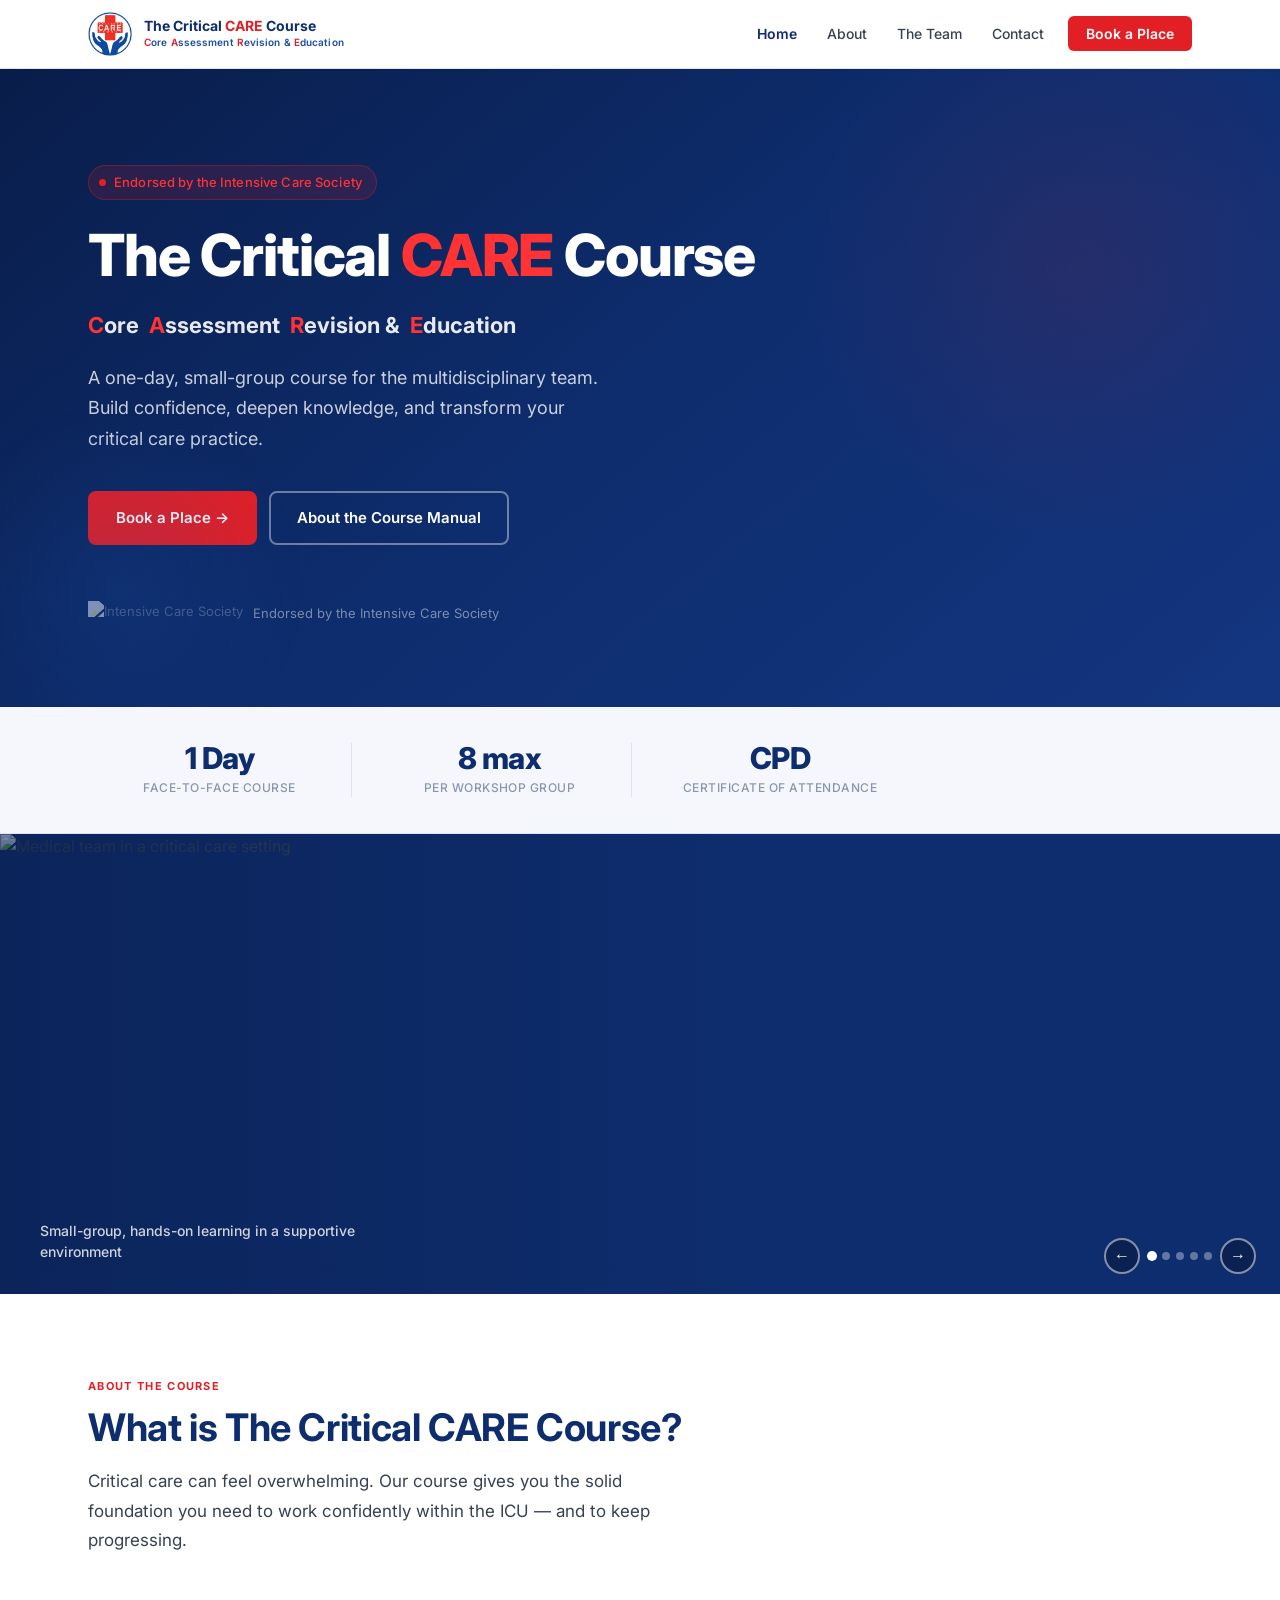
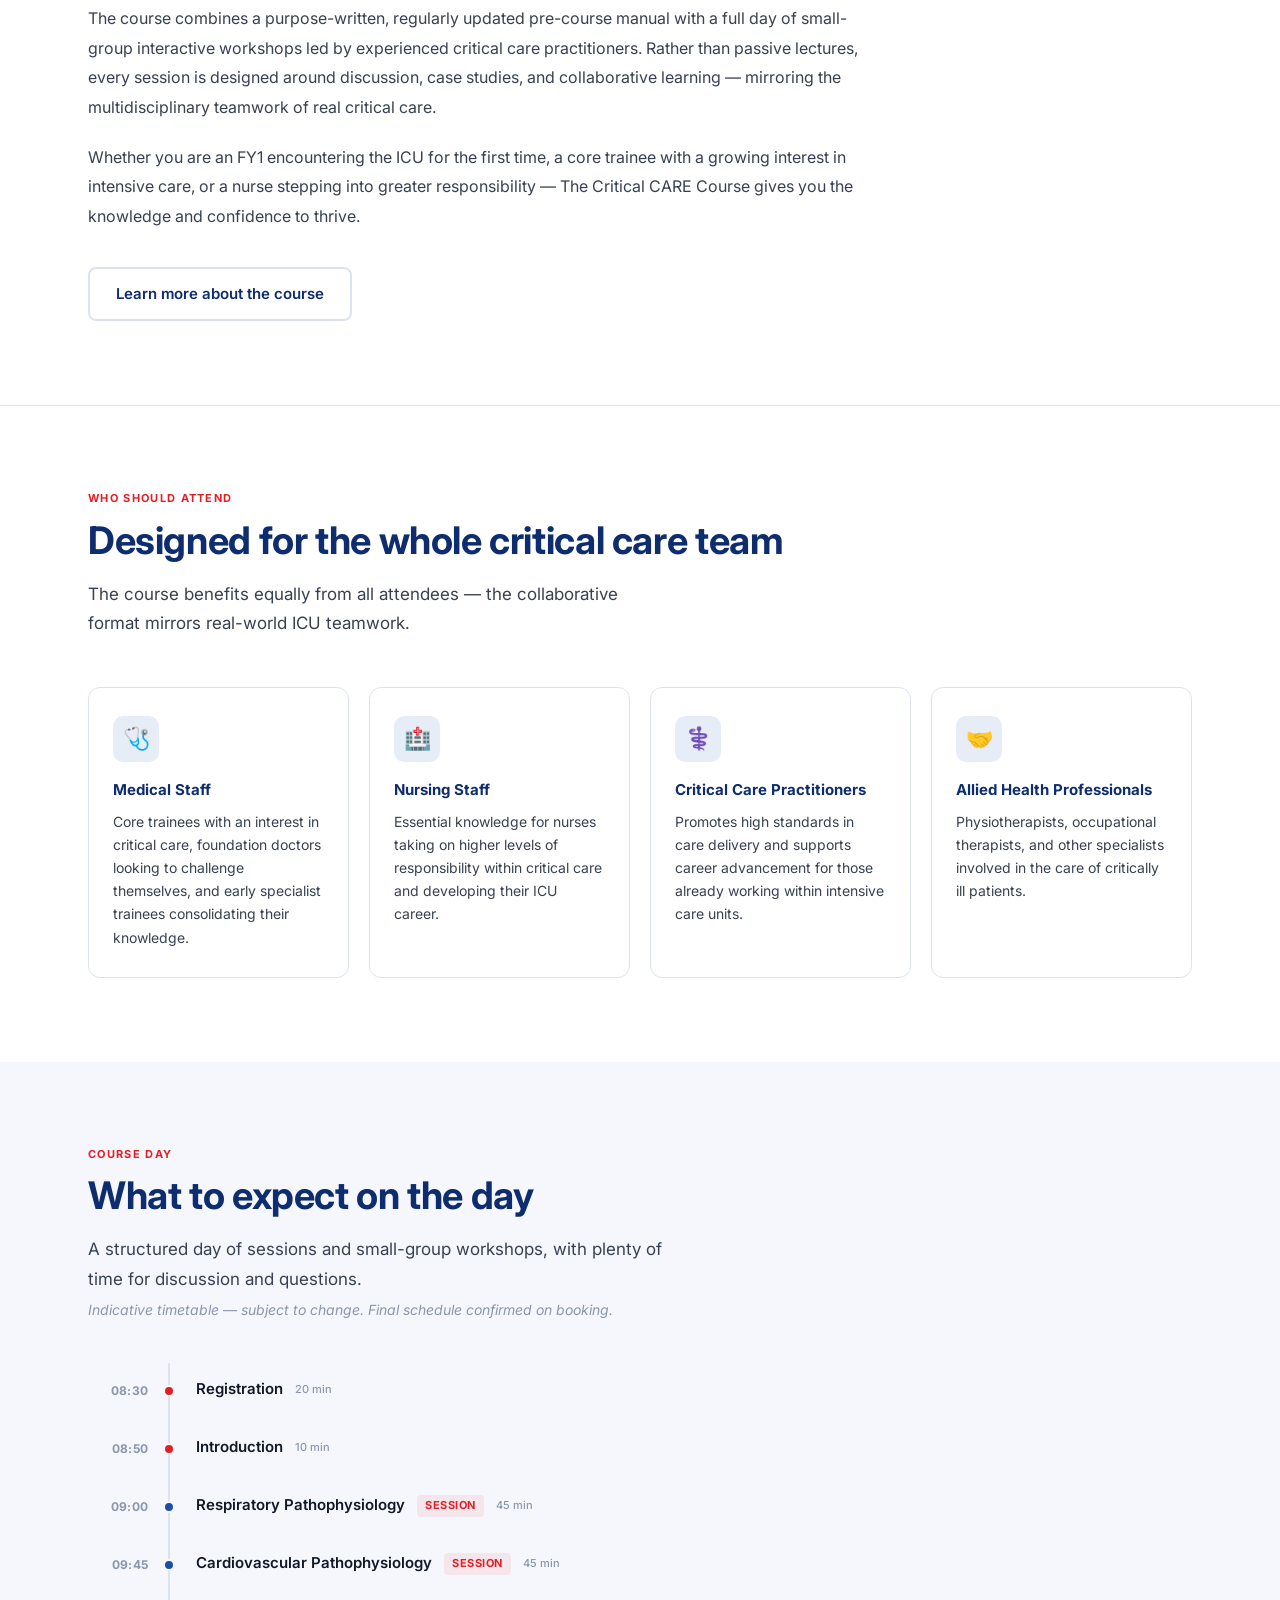
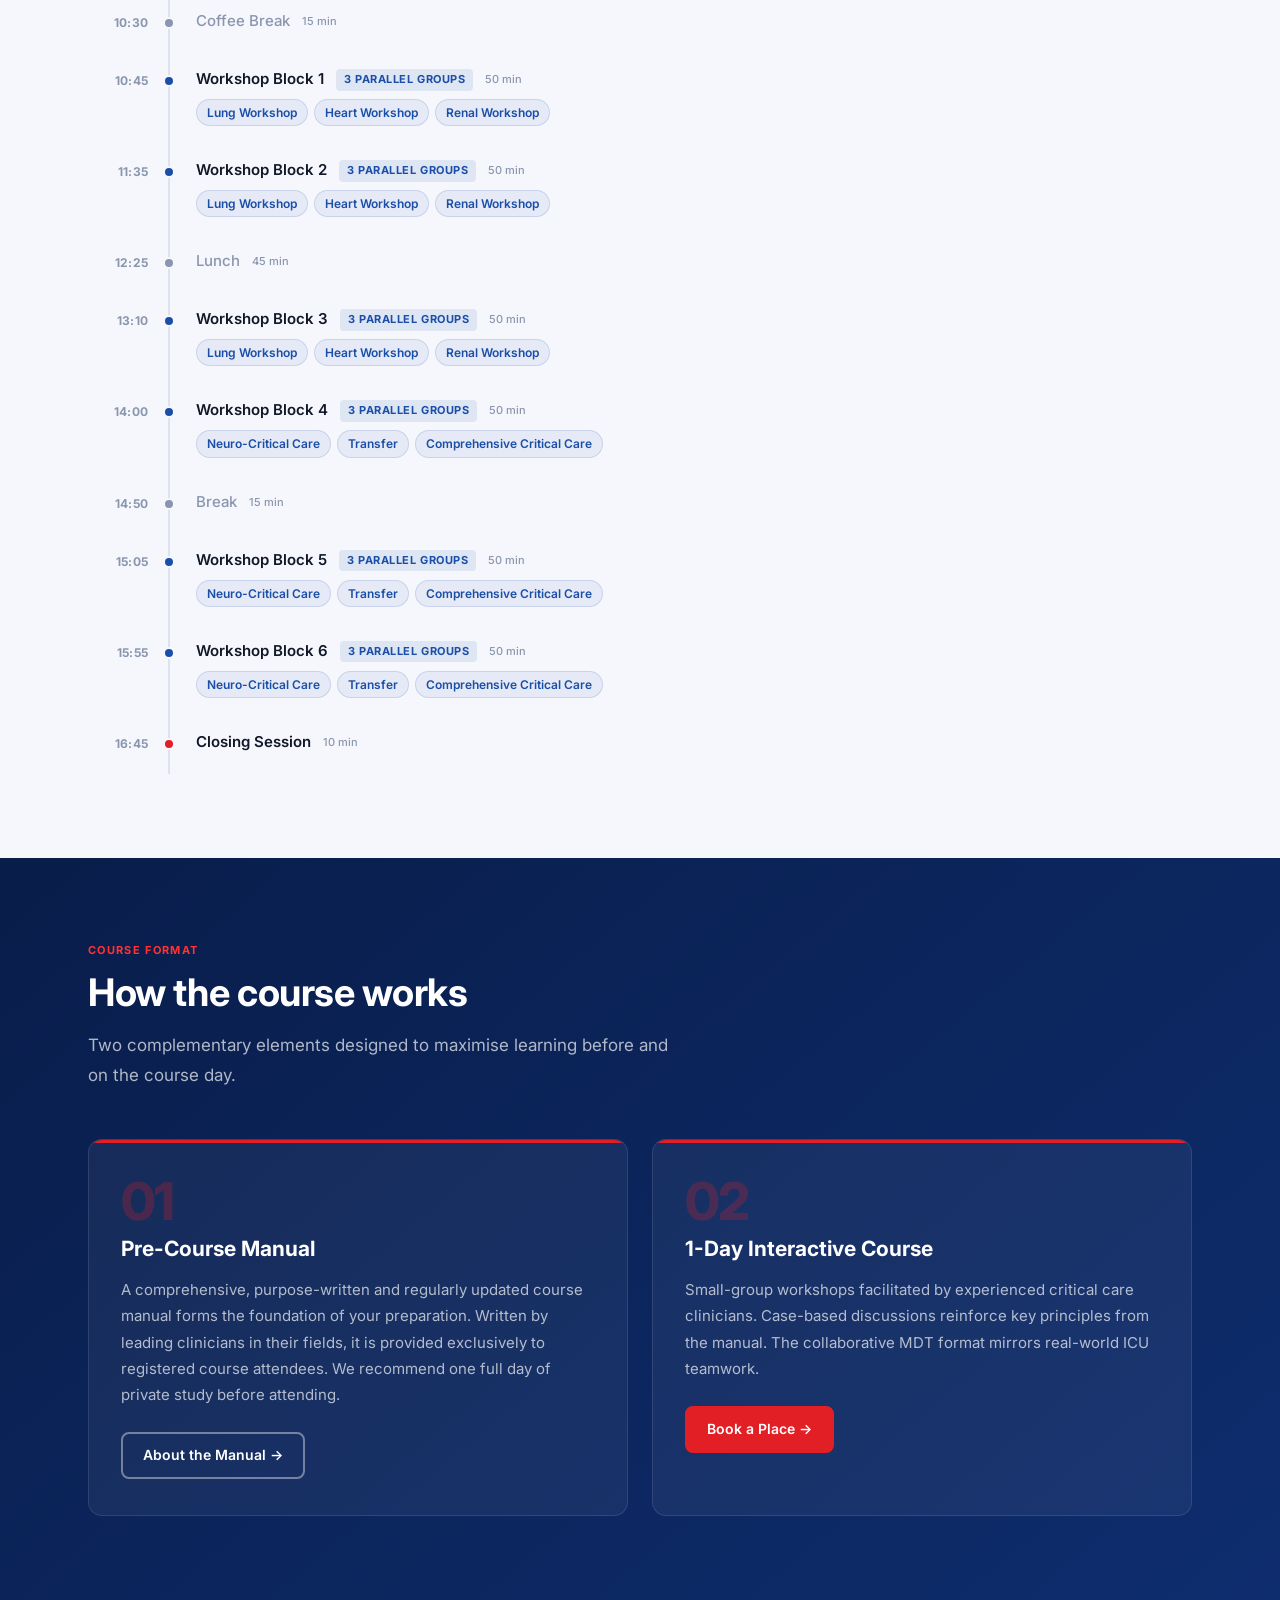
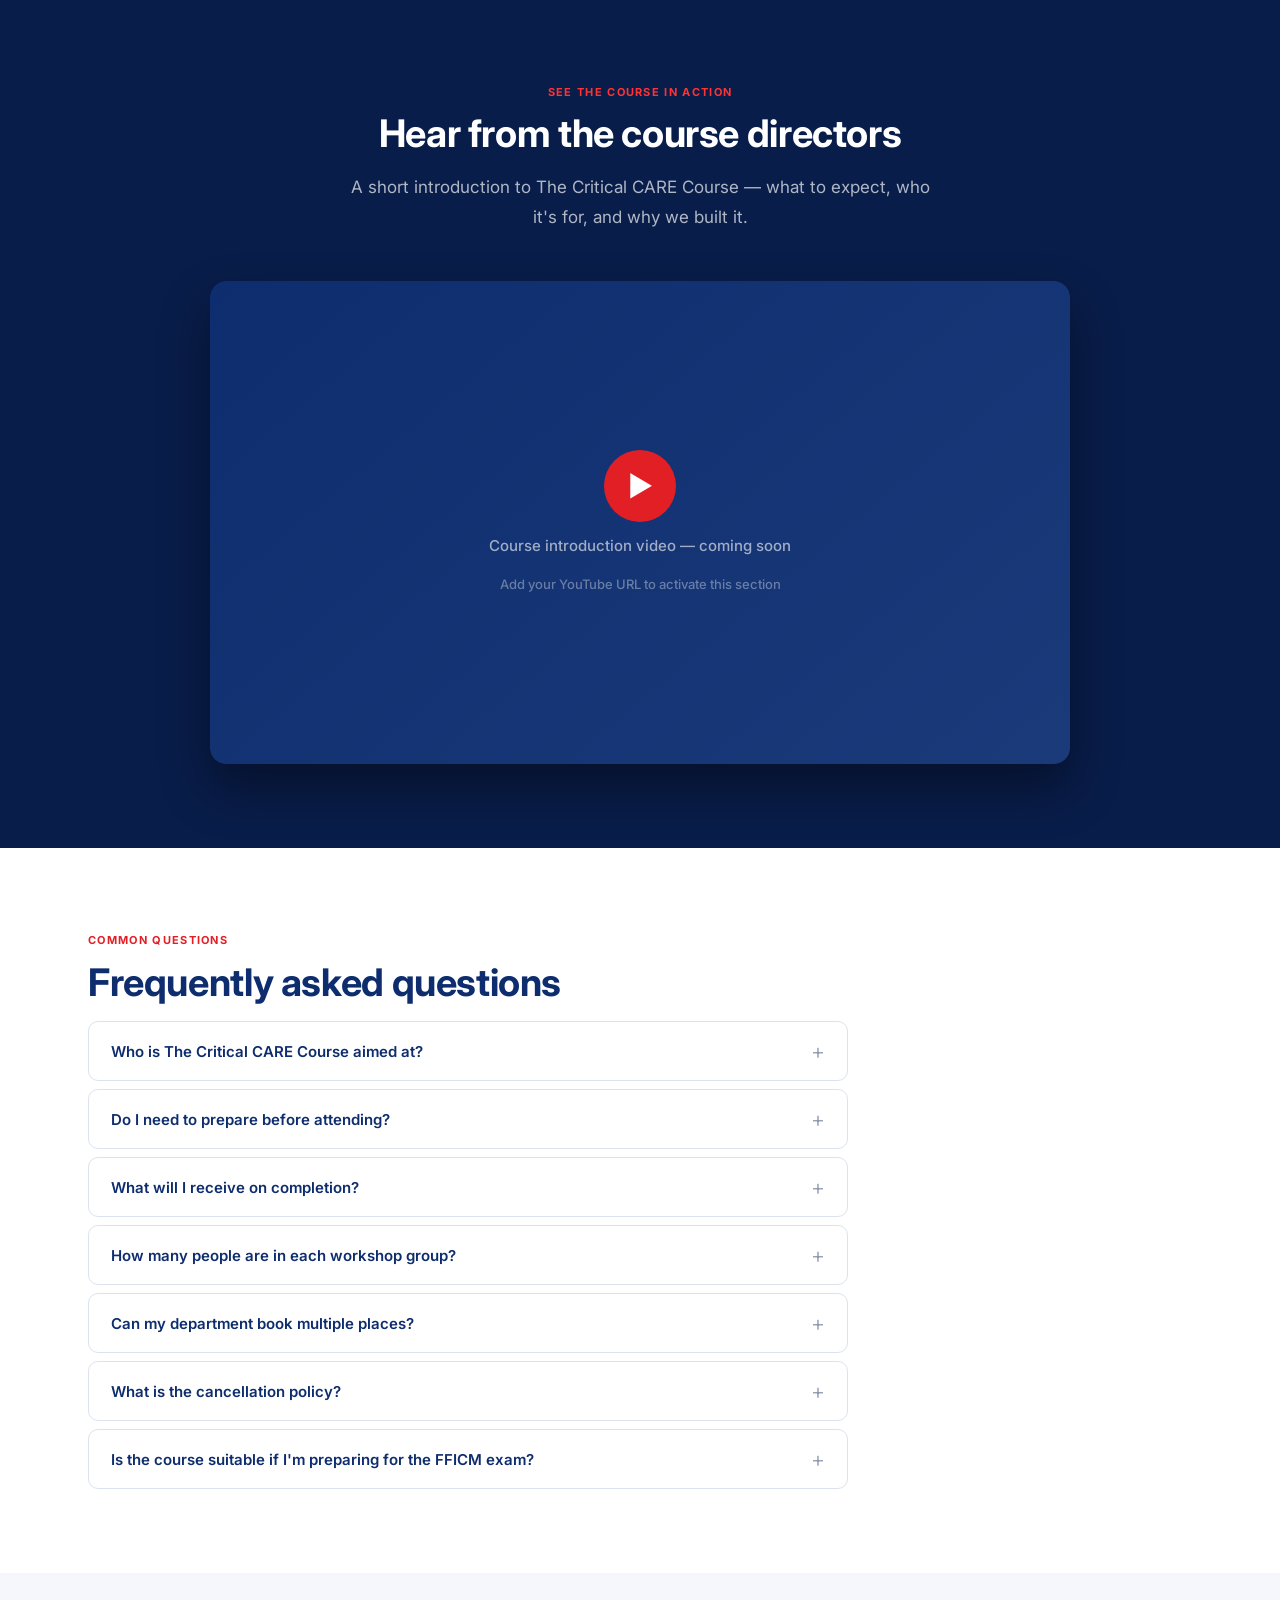
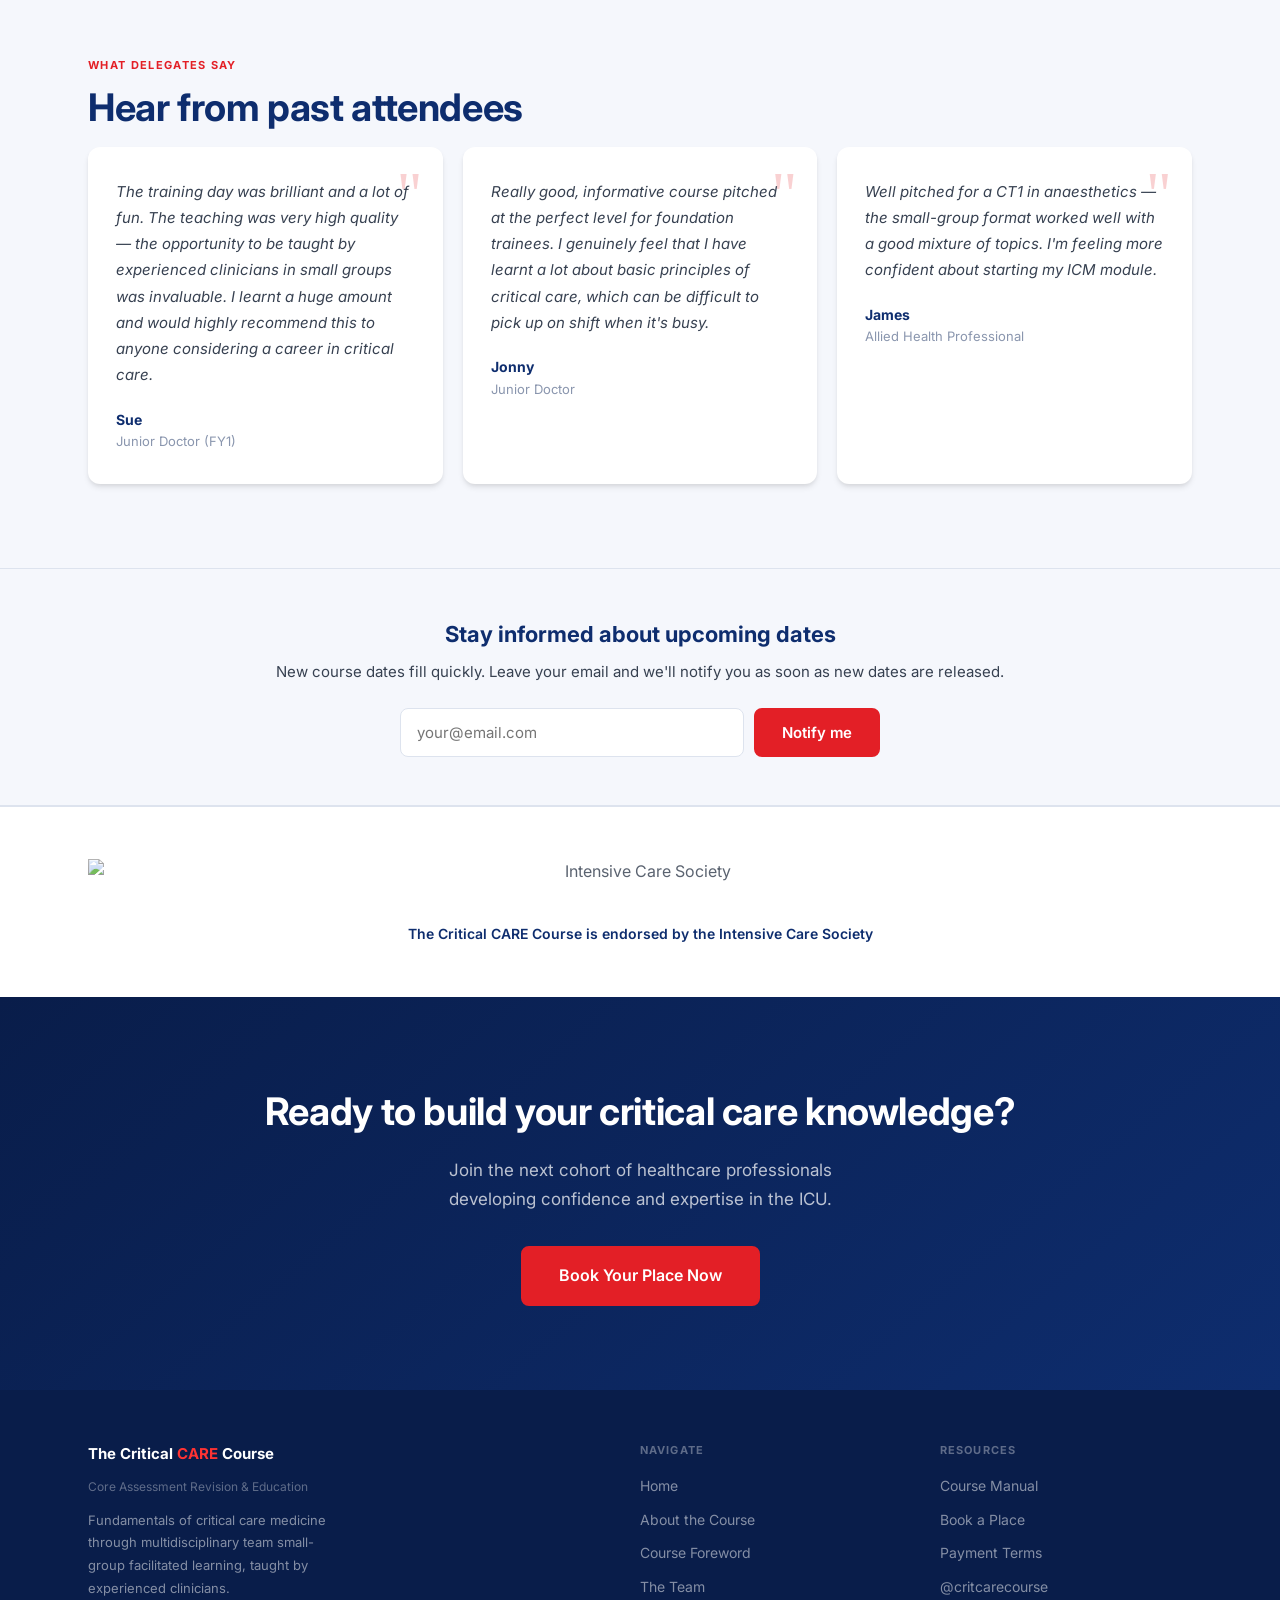
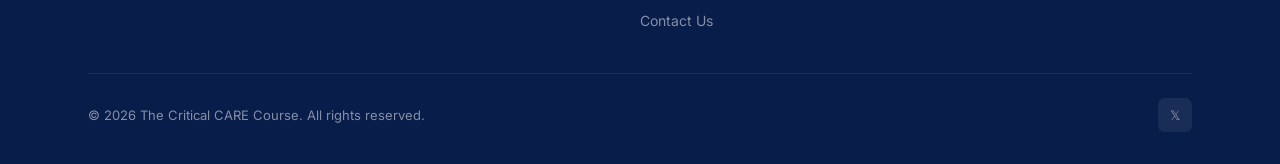
==== commit 86fd7afc: "Manual teaser" ====
--- a/index.html
+++ b/index.html
@@ -55,7 +55,7 @@
       <p class="hero-lead">A one-day, small-group course for the multidisciplinary team. Build confidence, deepen knowledge, and transform your critical care practice.</p>
       <div class="hero-actions">
         <a href="https://sympozium.co.uk/ep-home/the-critical-care-course" target="_blank" rel="noopener" class="btn btn-primary">Book a Place &rarr;</a>
-        <a href="https://the-critical-care-course.gitbook.io/the-critical-care-course-manual" target="_blank" rel="noopener" class="btn btn-outline-white">Read the Course Manual</a>
+        <a href="about.html#manual" class="btn btn-outline-white">About the Course Manual</a>
       </div>
       <div class="hero-trust">
         <img src="https://thecriticalcarecourse.com/wp-content/uploads/2019/09/ICS-Blue-grey-for-white-background-300x115.png" alt="Intensive Care Society" style="height:26px; opacity:0.55; filter:brightness(3);">
@@ -335,8 +335,8 @@
         <div class="format-card animate delay-1">
           <div class="format-step">01</div>
           <h3>Pre-Course Manual</h3>
-          <p>A comprehensive, purpose-written and regularly updated course manual forms the foundation of your preparation. We recommend one full day of private study before attending. The manual is freely available online.</p>
-          <a href="https://the-critical-care-course.gitbook.io/the-critical-care-course-manual" target="_blank" rel="noopener" class="btn btn-outline-white" style="font-size:14px; padding:10px 20px;">Access the Manual &rarr;</a>
+          <p>A comprehensive, purpose-written and regularly updated course manual forms the foundation of your preparation. Written by leading clinicians in their fields, it is provided exclusively to registered course attendees. We recommend one full day of private study before attending.</p>
+          <a href="about.html#manual" class="btn btn-outline-white" style="font-size:14px; padding:10px 20px;">About the Manual &rarr;</a>
         </div>
         <div class="format-card animate delay-2">
           <div class="format-step">02</div>
@@ -567,7 +567,7 @@
         <div>
           <h4>Resources</h4>
           <ul class="footer-links">
-            <li><a href="https://the-critical-care-course.gitbook.io/the-critical-care-course-manual" target="_blank" rel="noopener">Course Manual</a></li>
+            <li><a href="about.html#manual">Course Manual</a></li>
             <li><a href="https://sympozium.co.uk/ep-home/the-critical-care-course" target="_blank" rel="noopener">Book a Place</a></li>
             <li><a href="about.html#terms">Payment Terms</a></li>
             <li><a href="https://twitter.com/critcarecourse" target="_blank" rel="noopener">@critcarecourse</a></li>
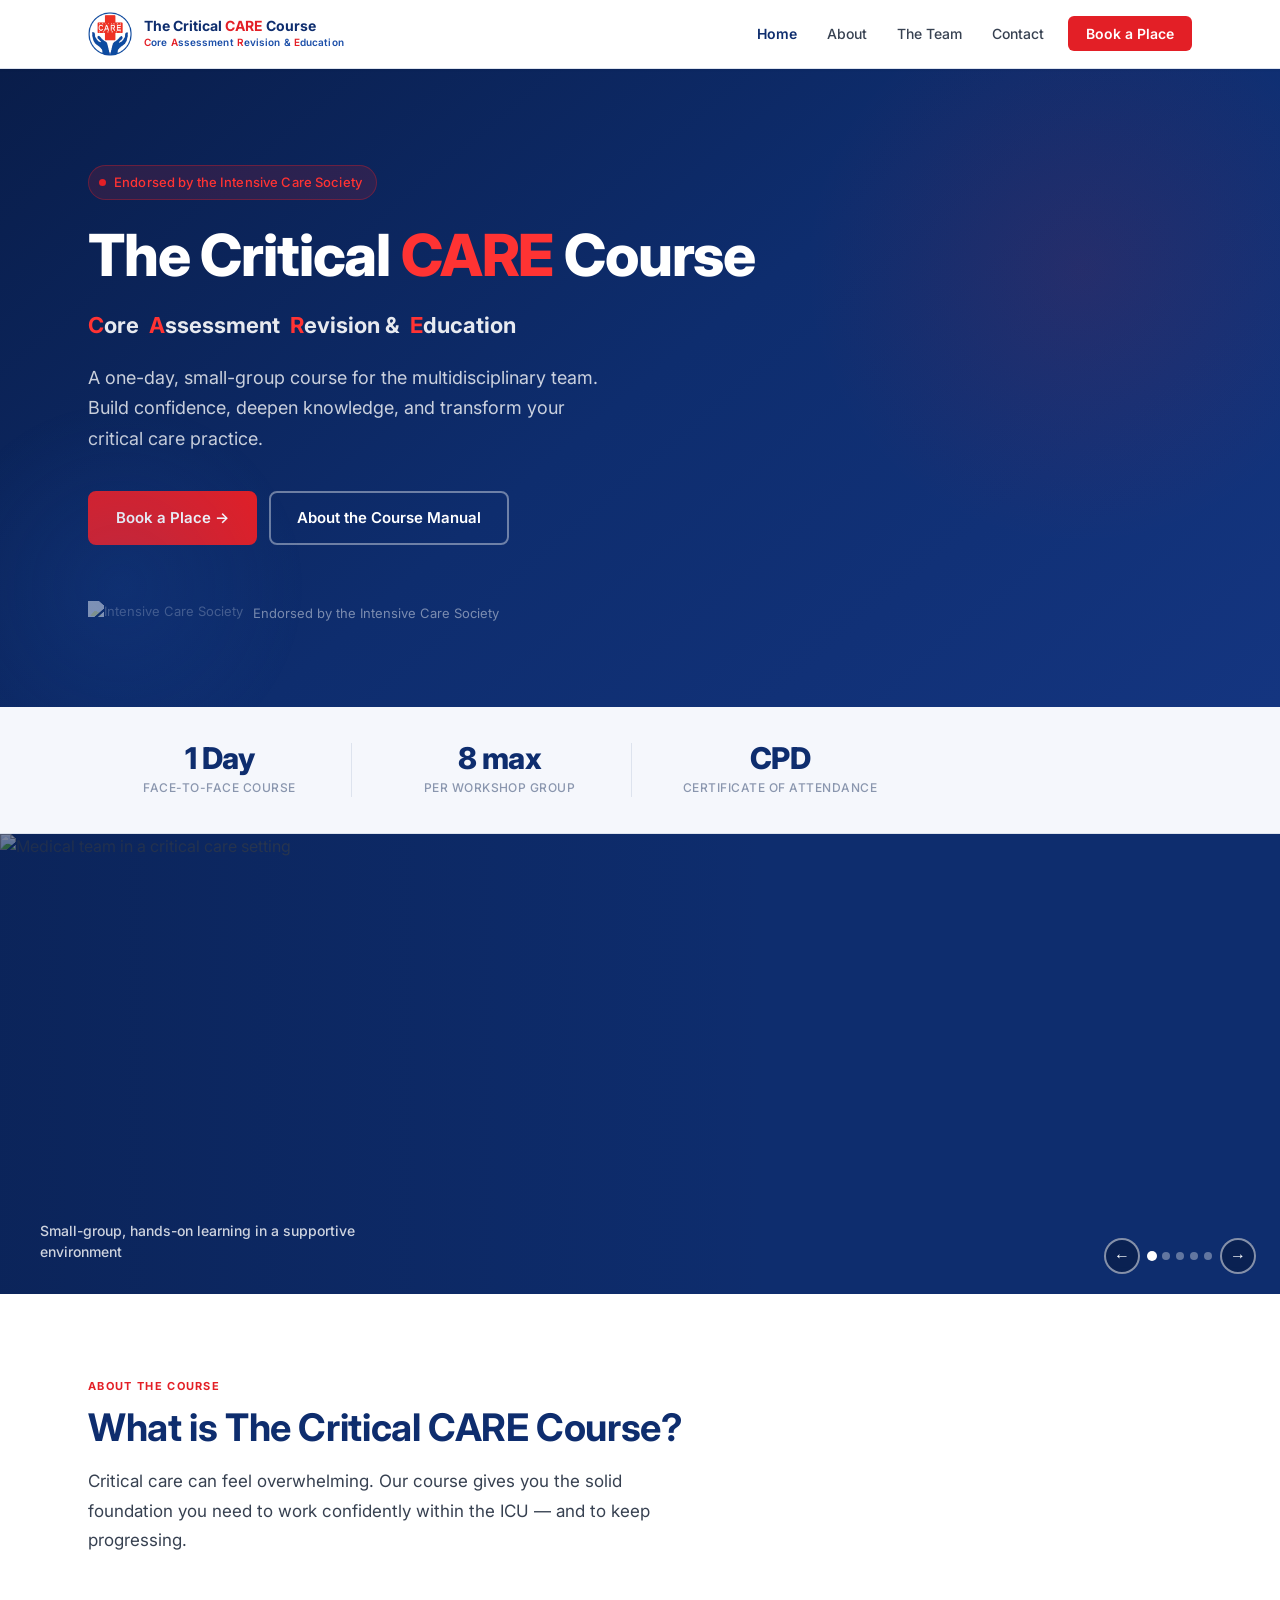
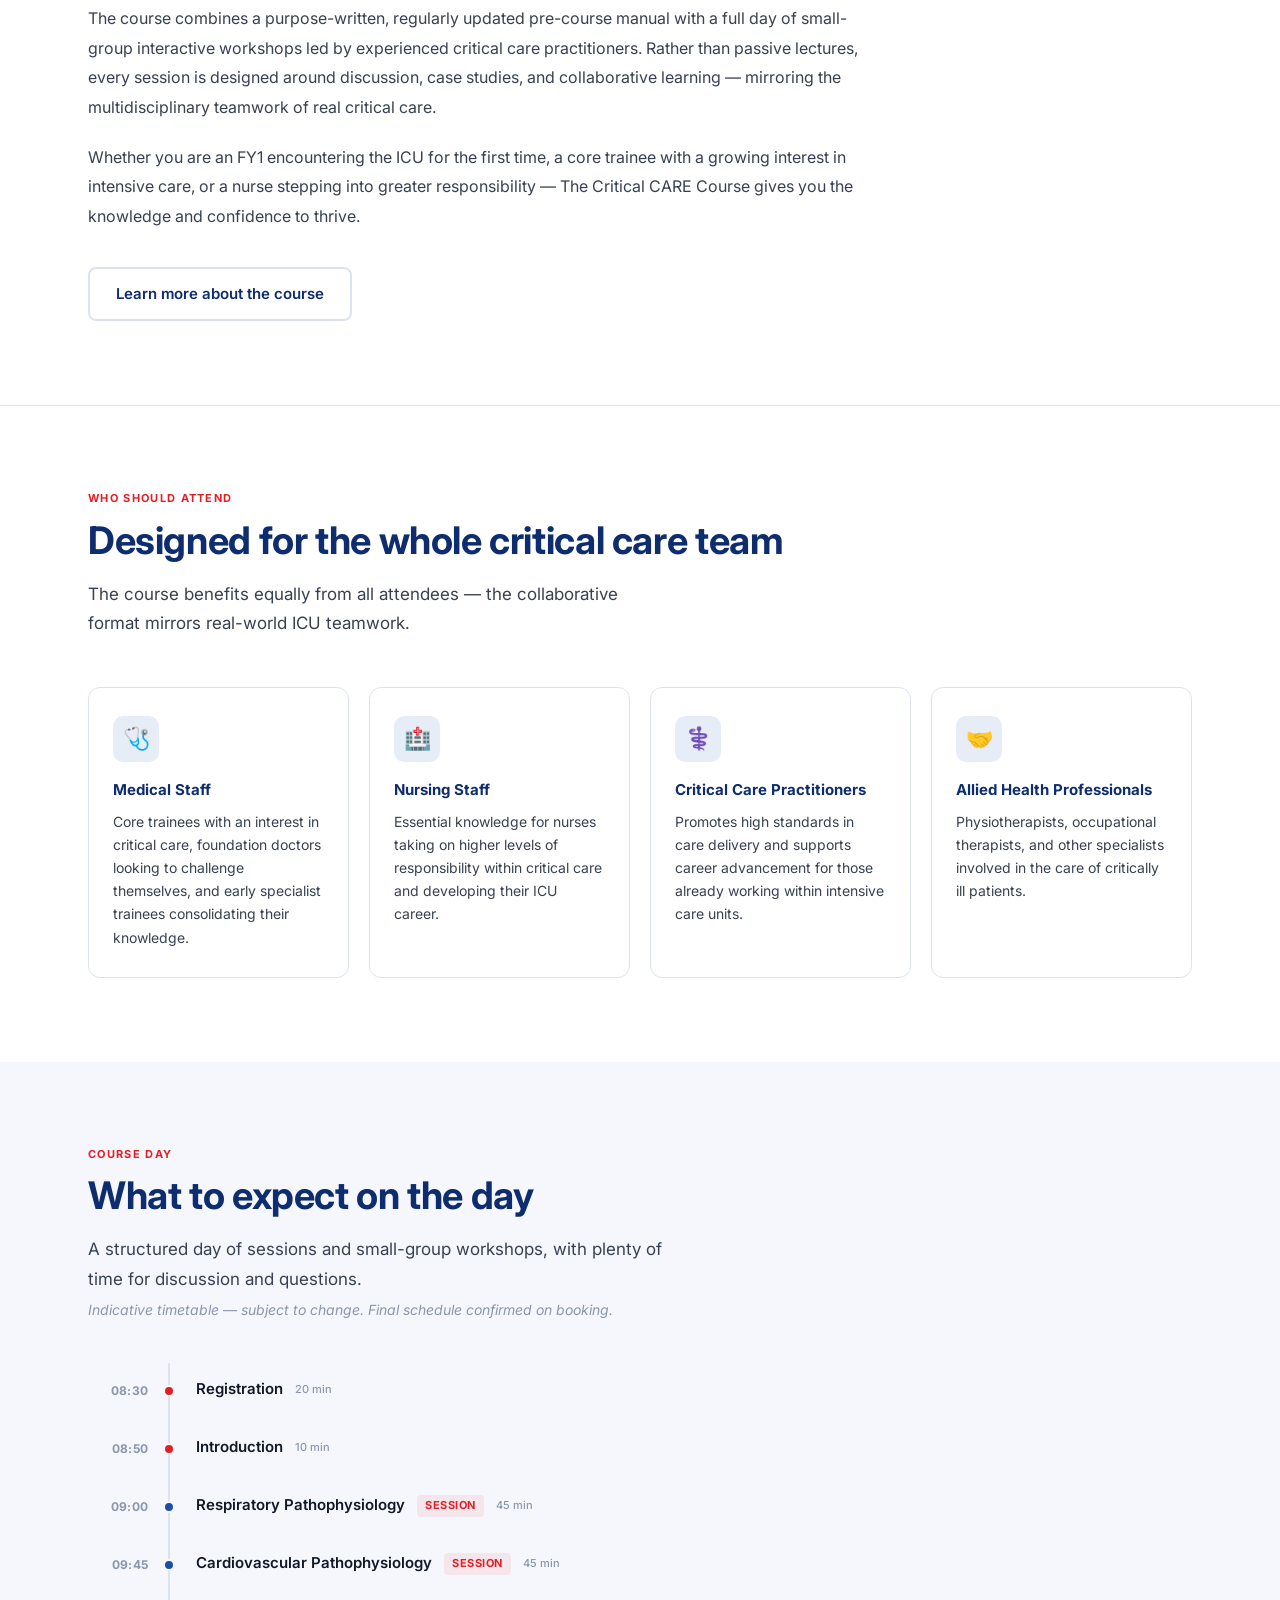
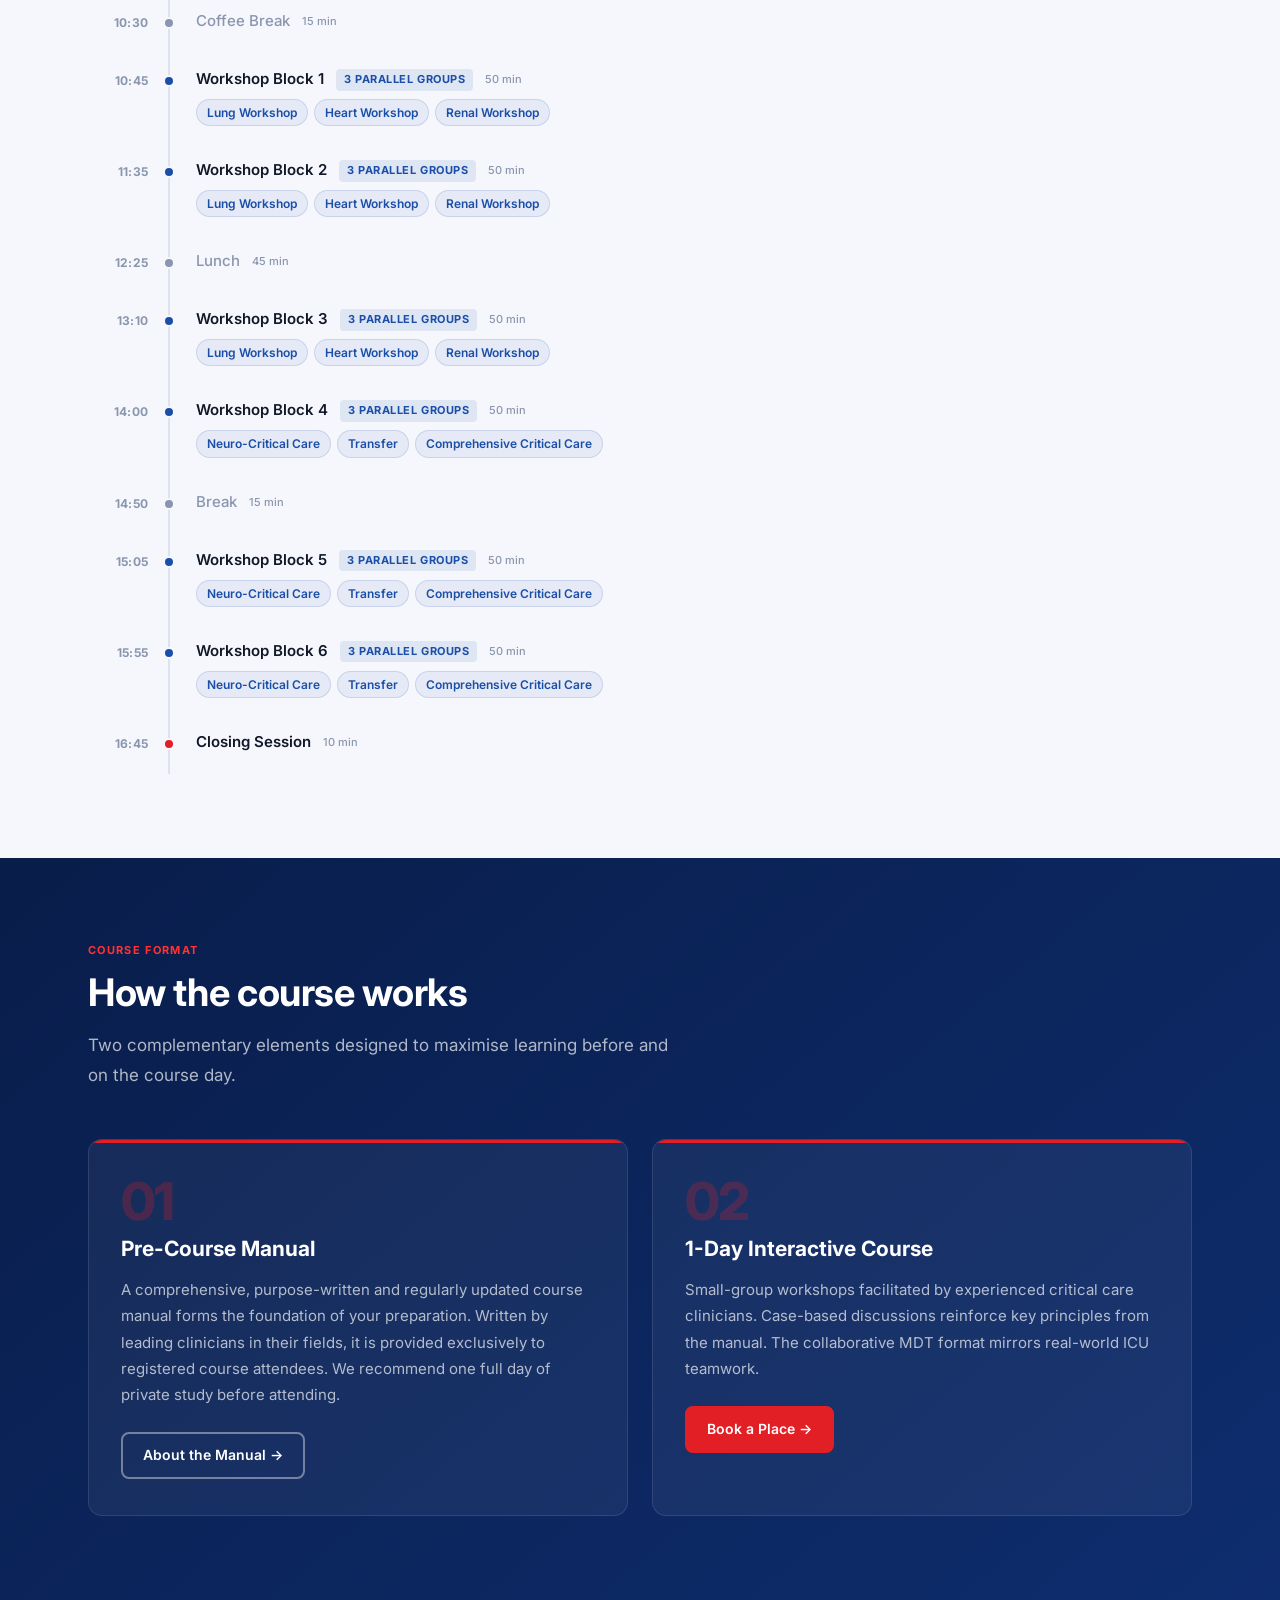
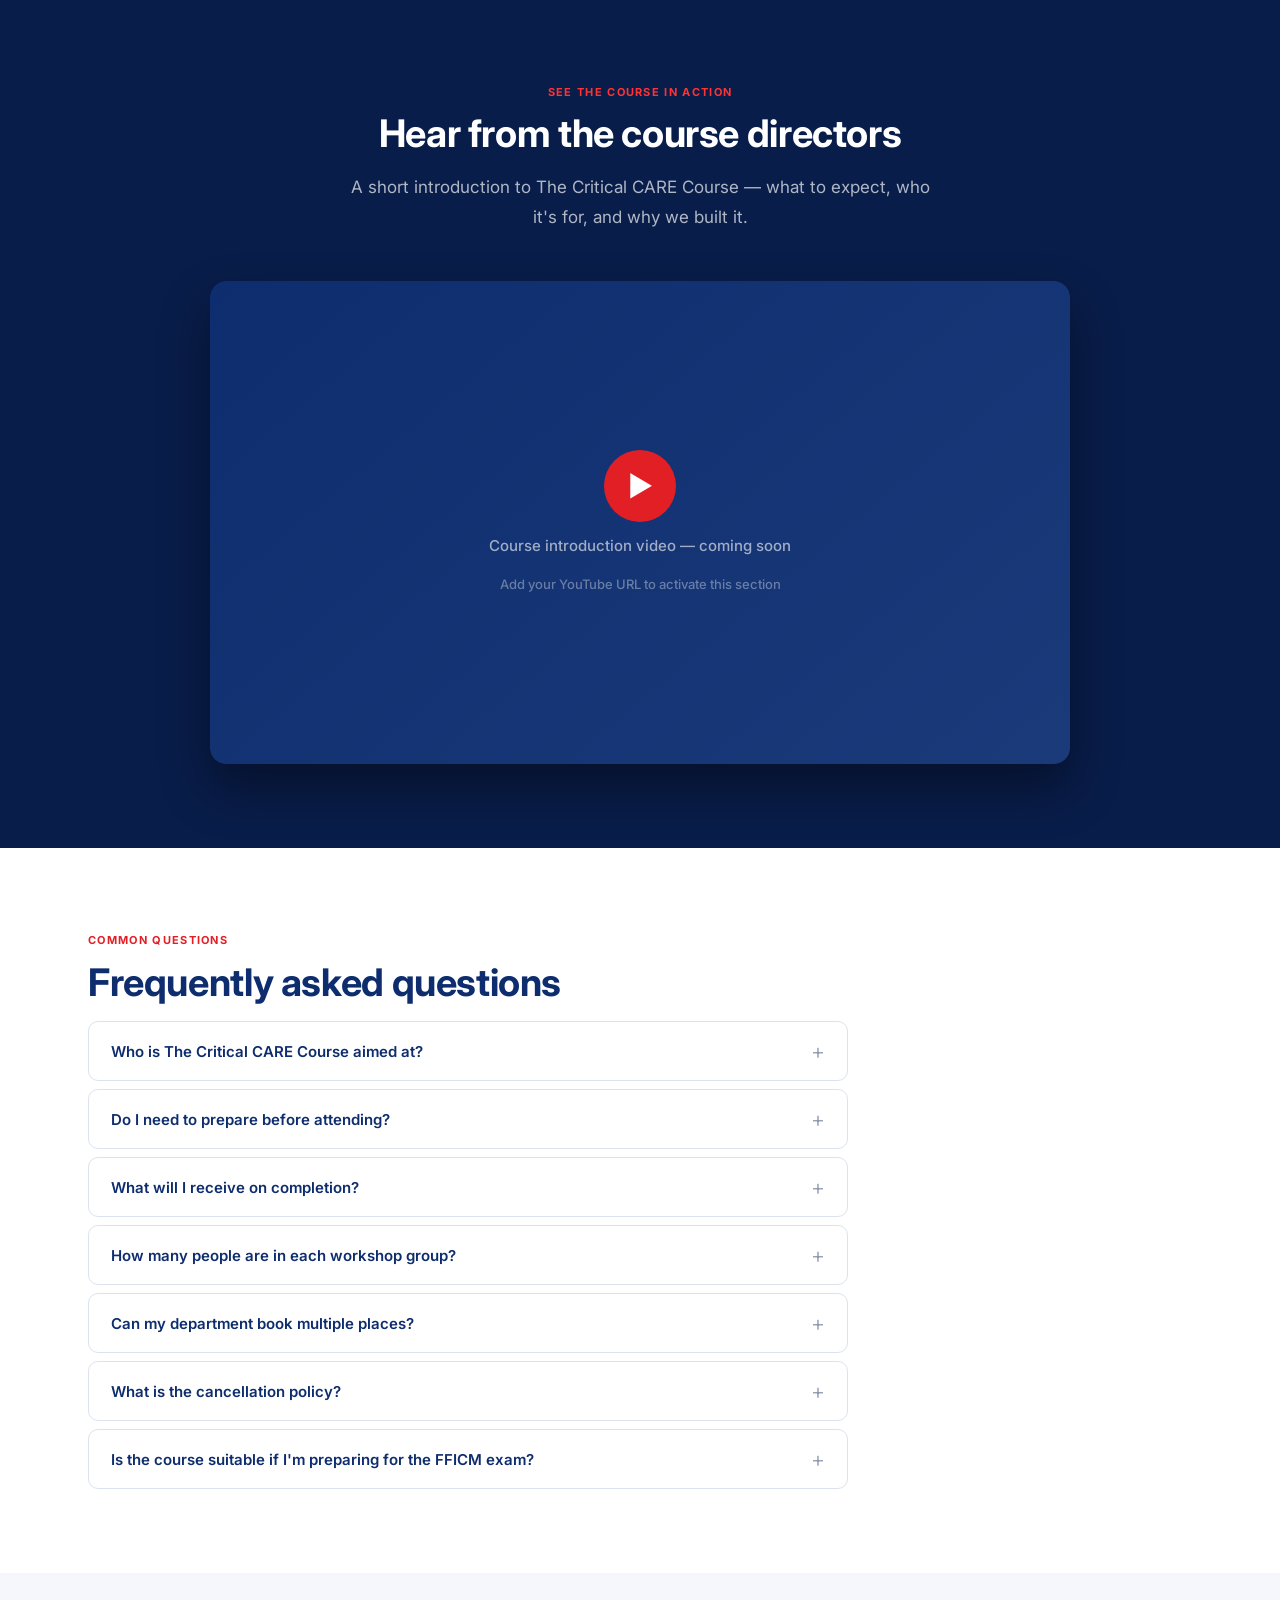
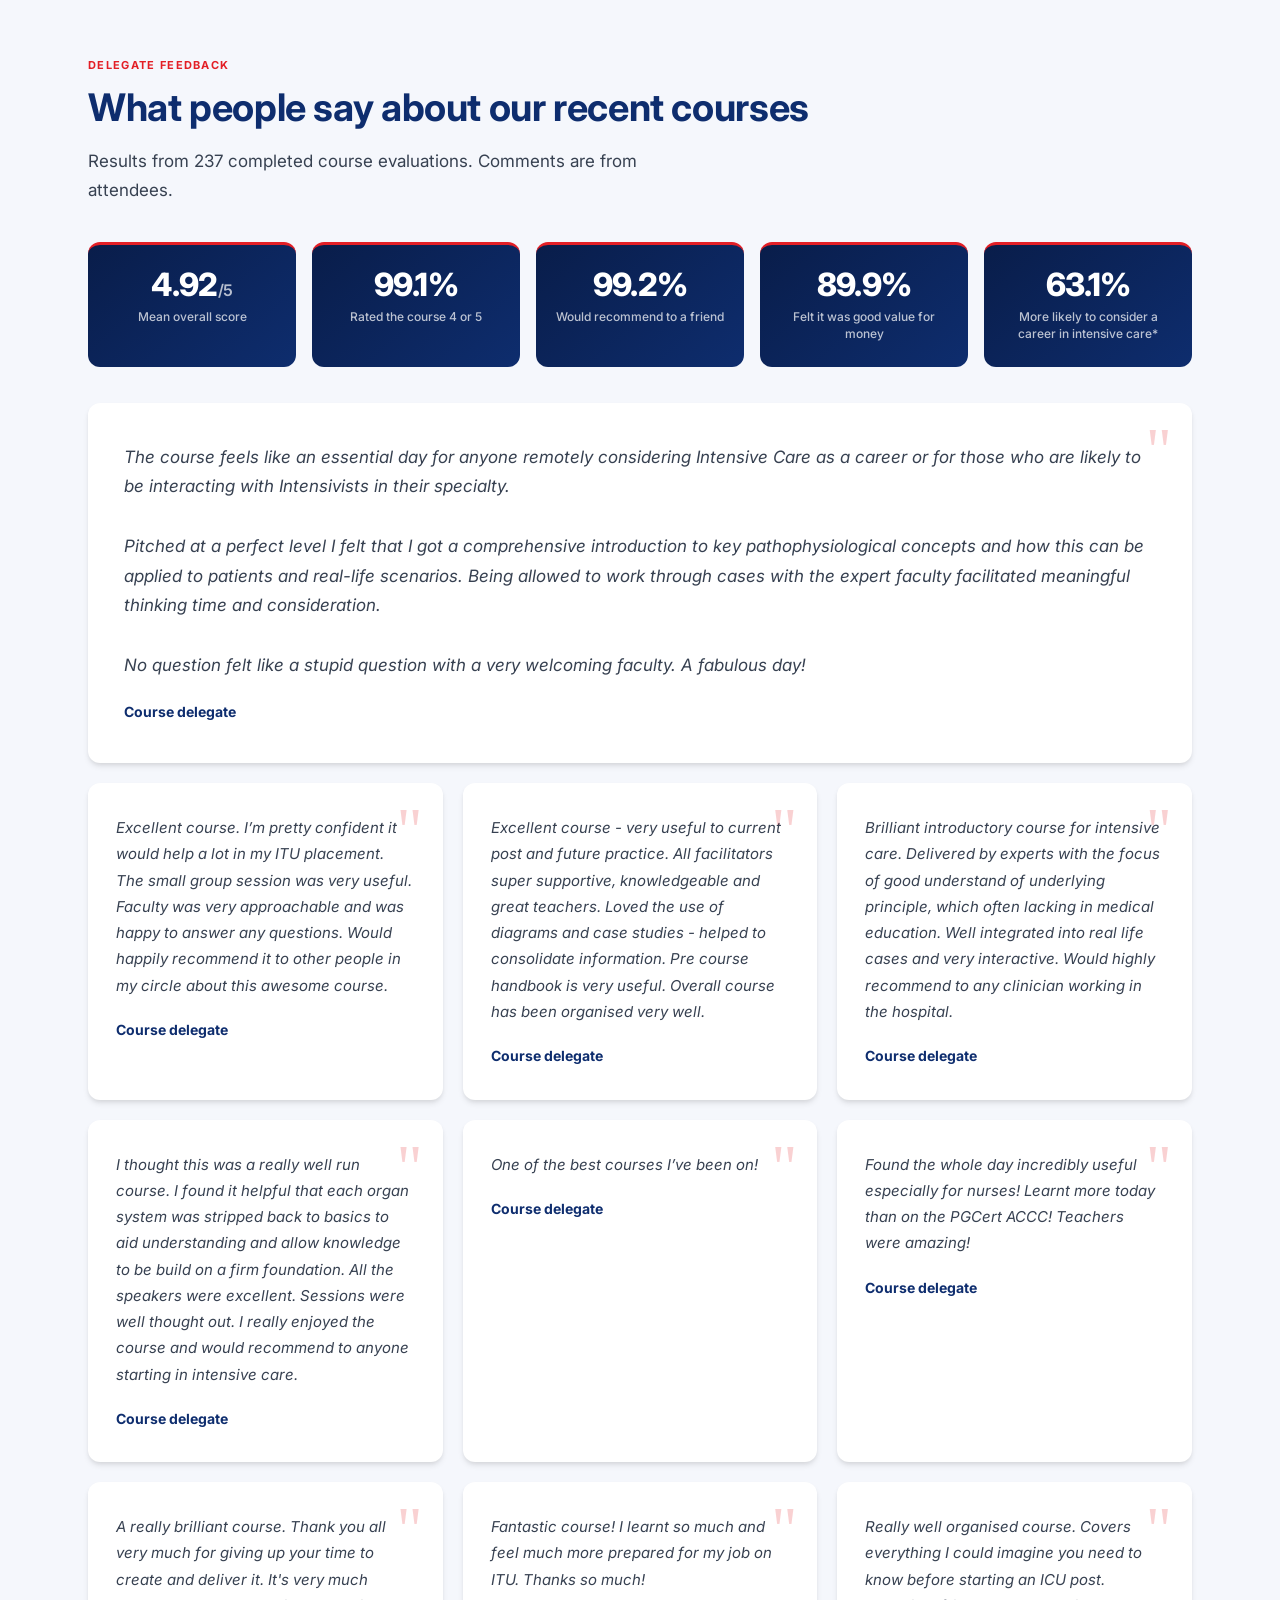
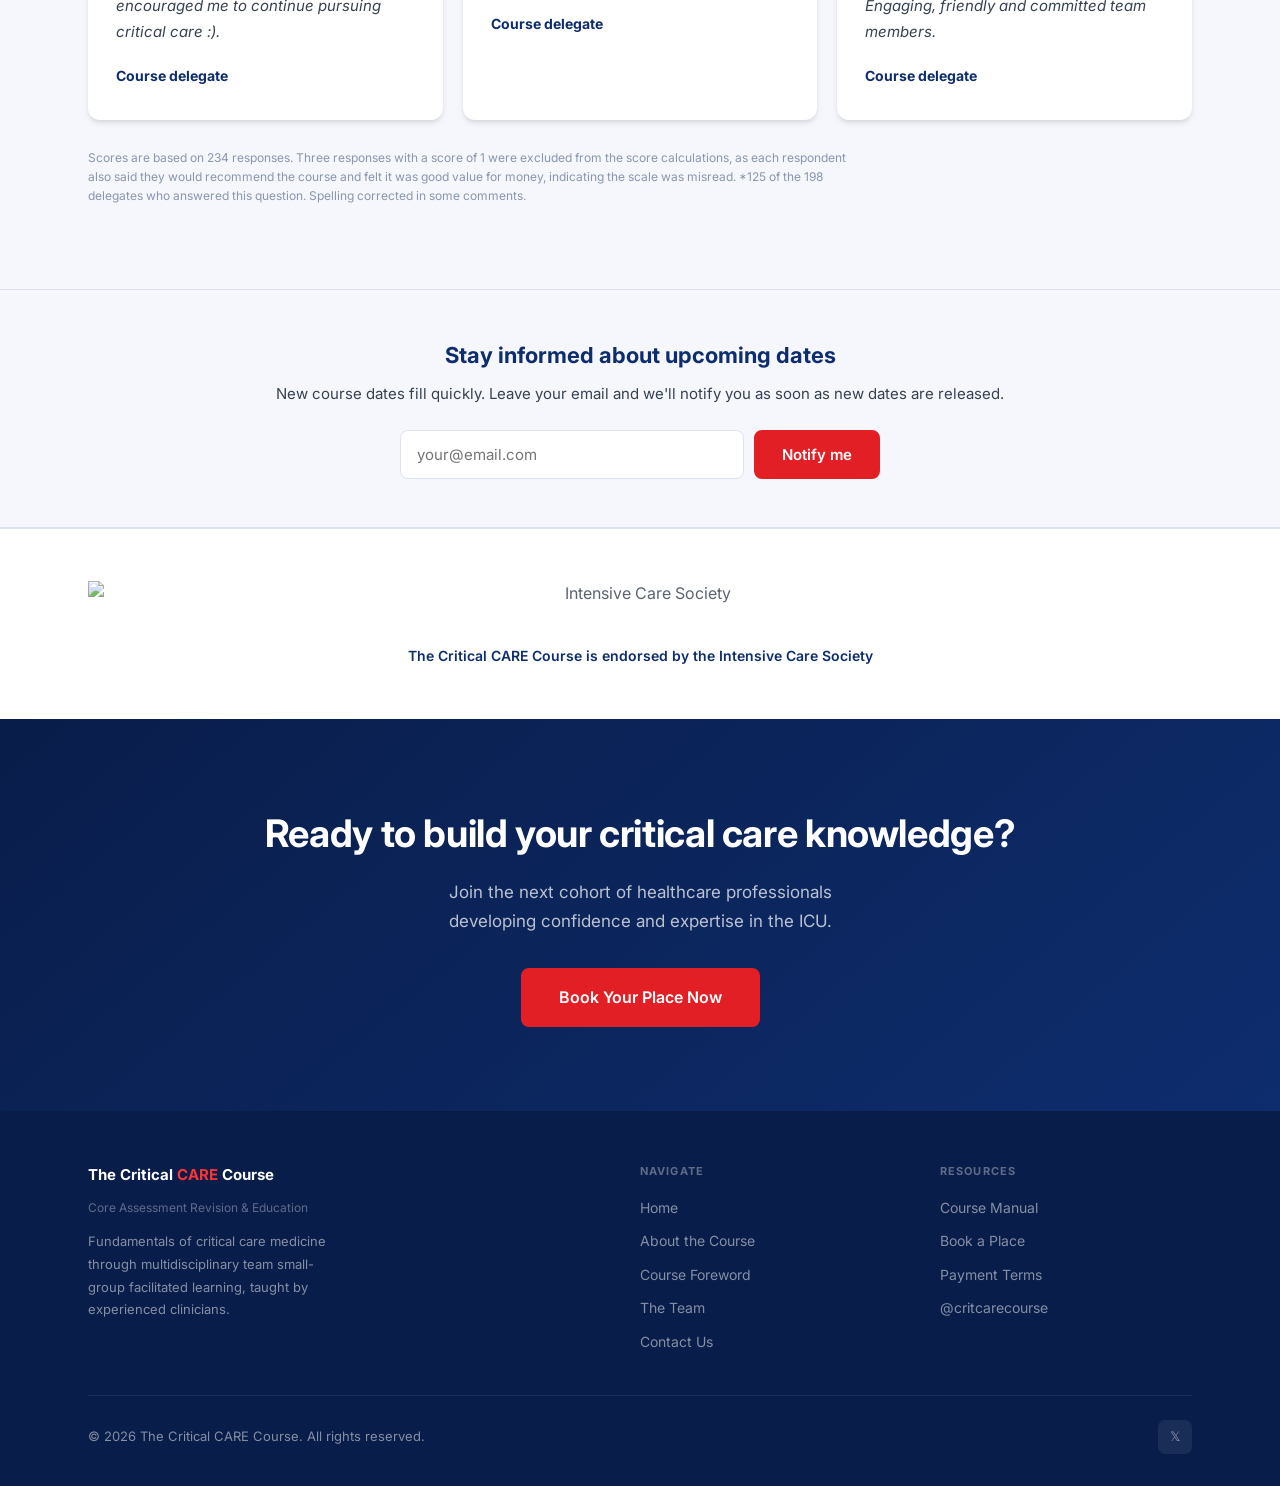
==== commit 19f3313a: "Add delegate feedback section Replace testimonials with recent feedback stats and top 10 comments." ====
--- a/index.html
+++ b/index.html
@@ -29,7 +29,7 @@
           <li><a href="about.html">About</a></li>
           <li><a href="team.html">The Team</a></li>
           <li><a href="contact.html">Contact</a></li>
-          <li><a href="https://sympozium.co.uk/ep-home/the-critical-care-course" target="_blank" rel="noopener" class="nav-cta">Book a Place</a></li>
+          <li><a href="https://sympozium.co.uk/organisation/33307acd-b461-46ff-9f37-370a559ac1a8" target="_blank" rel="noopener" class="nav-cta">Book a Place</a></li>
         </ul>
         <button class="nav-toggle" id="navToggle" aria-label="Open menu">
           <span></span><span></span><span></span>
@@ -54,7 +54,7 @@
       </p>
       <p class="hero-lead">A one-day, small-group course for the multidisciplinary team. Build confidence, deepen knowledge, and transform your critical care practice.</p>
       <div class="hero-actions">
-        <a href="https://sympozium.co.uk/ep-home/the-critical-care-course" target="_blank" rel="noopener" class="btn btn-primary">Book a Place &rarr;</a>
+        <a href="https://sympozium.co.uk/organisation/33307acd-b461-46ff-9f37-370a559ac1a8" target="_blank" rel="noopener" class="btn btn-primary">Book a Place &rarr;</a>
         <a href="about.html#manual" class="btn btn-outline-white">About the Course Manual</a>
       </div>
       <div class="hero-trust">
@@ -342,7 +342,7 @@
           <div class="format-step">02</div>
           <h3>1-Day Interactive Course</h3>
           <p>Small-group workshops facilitated by experienced critical care clinicians. Case-based discussions reinforce key principles from the manual. The collaborative MDT format mirrors real-world ICU teamwork.</p>
-          <a href="https://sympozium.co.uk/ep-home/the-critical-care-course" target="_blank" rel="noopener" class="btn btn-primary" style="font-size:14px; padding:10px 20px;">Book a Place &rarr;</a>
+          <a href="https://sympozium.co.uk/organisation/33307acd-b461-46ff-9f37-370a559ac1a8" target="_blank" rel="noopener" class="btn btn-primary" style="font-size:14px; padding:10px 20px;">Book a Place &rarr;</a>
         </div>
       </div>
     </div>
@@ -482,32 +482,75 @@
     </div>
   </section>
 
-  <!-- ========== TESTIMONIALS ========== -->
-  <section class="testimonials-section">
-    <div class="container">
-      <div class="section-eyebrow animate">What Delegates Say</div>
-      <h2 class="section-title animate delay-1">Hear from past attendees</h2>
+  <!-- ========== TESTIMONIALS / FEEDBACK ========== -->
+  <section class="testimonials-section" id="feedback">
+    <div class="container">
+      <div class="section-eyebrow animate">Delegate Feedback</div>
+      <h2 class="section-title animate delay-1">What people say about our recent courses</h2>
+      <p class="section-lead animate delay-2" style="margin-bottom:36px;">Results from 237 completed course evaluations. Comments are from attendees.</p>
+
+      <div class="feedback-stats animate delay-2">
+        <div class="feedback-stat"><div class="fs-value">4.92<span>/5</span></div><div class="fs-label">Mean overall score</div></div>
+        <div class="feedback-stat"><div class="fs-value">99.1%</div><div class="fs-label">Rated the course 4 or 5</div></div>
+        <div class="feedback-stat"><div class="fs-value">99.2%</div><div class="fs-label">Would recommend to a friend</div></div>
+        <div class="feedback-stat"><div class="fs-value">89.9%</div><div class="fs-label">Felt it was good value for money</div></div>
+        <div class="feedback-stat"><div class="fs-value">63.1%</div><div class="fs-label">More likely to consider a career in intensive care*</div></div>
+      </div>
 
       <div class="testimonials-grid">
-        <div class="testimonial-card animate delay-1">
-          <div class="quote-mark">"</div>
-          <p class="testimonial-text">The training day was brilliant and a lot of fun. The teaching was very high quality — the opportunity to be taught by experienced clinicians in small groups was invaluable. I learnt a huge amount and would highly recommend this to anyone considering a career in critical care.</p>
-          <div class="testimonial-author">Sue</div>
-          <div class="testimonial-role">Junior Doctor (FY1)</div>
-        </div>
-        <div class="testimonial-card animate delay-2">
-          <div class="quote-mark">"</div>
-          <p class="testimonial-text">Really good, informative course pitched at the perfect level for foundation trainees. I genuinely feel that I have learnt a lot about basic principles of critical care, which can be difficult to pick up on shift when it's busy.</p>
-          <div class="testimonial-author">Jonny</div>
-          <div class="testimonial-role">Junior Doctor</div>
-        </div>
-        <div class="testimonial-card animate delay-3">
-          <div class="quote-mark">"</div>
-          <p class="testimonial-text">Well pitched for a CT1 in anaesthetics — the small-group format worked well with a good mixture of topics. I'm feeling more confident about starting my ICM module.</p>
-          <div class="testimonial-author">James</div>
-          <div class="testimonial-role">Allied Health Professional</div>
-        </div>
-      </div>
+        <div class="testimonial-card testimonial-featured animate delay-1">
+          <div class="quote-mark">"</div>
+          <p class="testimonial-text">The course feels like an essential day for anyone remotely considering Intensive Care as a career or for those who are likely to be interacting with Intensivists in their specialty.<br><br>Pitched at a perfect level I felt that I got a comprehensive introduction to key pathophysiological concepts and how this can be applied to patients and real-life scenarios. Being allowed to work through cases with the expert faculty facilitated meaningful thinking time and consideration.<br><br>No question felt like a stupid question with a very welcoming faculty. A fabulous day!</p>
+          <div class="testimonial-author">Course delegate</div>
+        </div>
+        <div class="testimonial-card animate delay-1">
+          <div class="quote-mark">"</div>
+          <p class="testimonial-text">Excellent course. I’m pretty confident it would help a lot in my ITU placement. The small group session was very useful. Faculty was very approachable and was happy to answer any questions. Would happily recommend it to other people in my circle about this awesome course.</p>
+          <div class="testimonial-author">Course delegate</div>
+        </div>
+        <div class="testimonial-card animate delay-1">
+          <div class="quote-mark">"</div>
+          <p class="testimonial-text">Excellent course - very useful to current post and future practice. All facilitators super supportive, knowledgeable and great teachers. Loved the use of diagrams and case studies - helped to consolidate information. Pre course handbook is very useful. Overall course has been organised very well.</p>
+          <div class="testimonial-author">Course delegate</div>
+        </div>
+        <div class="testimonial-card animate delay-1">
+          <div class="quote-mark">"</div>
+          <p class="testimonial-text">Brilliant introductory course for intensive care. Delivered by experts with the focus of good understand of underlying principle, which often lacking in medical education. Well integrated into real life cases and very interactive. Would highly recommend to any clinician working in the hospital.</p>
+          <div class="testimonial-author">Course delegate</div>
+        </div>
+        <div class="testimonial-card animate delay-1">
+          <div class="quote-mark">"</div>
+          <p class="testimonial-text">I thought this was a really well run course. I found it helpful that each organ system was stripped back to basics to aid understanding and allow knowledge to be build on a firm foundation. All the speakers were excellent. Sessions were well thought out. I really enjoyed the course and would recommend to anyone starting in intensive care.</p>
+          <div class="testimonial-author">Course delegate</div>
+        </div>
+        <div class="testimonial-card animate delay-1">
+          <div class="quote-mark">"</div>
+          <p class="testimonial-text">One of the best courses I’ve been on!</p>
+          <div class="testimonial-author">Course delegate</div>
+        </div>
+        <div class="testimonial-card animate delay-1">
+          <div class="quote-mark">"</div>
+          <p class="testimonial-text">Found the whole day incredibly useful especially for nurses! Learnt more today than on the PGCert ACCC! Teachers were amazing!</p>
+          <div class="testimonial-author">Course delegate</div>
+        </div>
+        <div class="testimonial-card animate delay-1">
+          <div class="quote-mark">"</div>
+          <p class="testimonial-text">A really brilliant course. Thank you all very much for giving up your time to create and deliver it. It's very much encouraged me to continue pursuing critical care :).</p>
+          <div class="testimonial-author">Course delegate</div>
+        </div>
+        <div class="testimonial-card animate delay-1">
+          <div class="quote-mark">"</div>
+          <p class="testimonial-text">Fantastic course! I learnt so much and feel much more prepared for my job on ITU. Thanks so much!</p>
+          <div class="testimonial-author">Course delegate</div>
+        </div>
+        <div class="testimonial-card animate delay-1">
+          <div class="quote-mark">"</div>
+          <p class="testimonial-text">Really well organised course. Covers everything I could imagine you need to know before starting an ICU post. Engaging, friendly and committed team members.</p>
+          <div class="testimonial-author">Course delegate</div>
+        </div>
+      </div>
+
+      <p class="feedback-note">Scores are based on 234 responses. Three responses with a score of 1 were excluded from the score calculations, as each respondent also said they would recommend the course and felt it was good value for money, indicating the scale was misread. *125 of the 198 delegates who answered this question. Spelling corrected in some comments.</p>
     </div>
   </section>
 
@@ -541,7 +584,7 @@
     <div class="container animate">
       <h2>Ready to build your critical care knowledge?</h2>
       <p>Join the next cohort of healthcare professionals developing confidence and expertise in the ICU.</p>
-      <a href="https://sympozium.co.uk/ep-home/the-critical-care-course" target="_blank" rel="noopener" class="btn btn-primary" style="font-size:16px; padding:15px 36px;">Book Your Place Now</a>
+      <a href="https://sympozium.co.uk/organisation/33307acd-b461-46ff-9f37-370a559ac1a8" target="_blank" rel="noopener" class="btn btn-primary" style="font-size:16px; padding:15px 36px;">Book Your Place Now</a>
     </div>
   </section>
 
@@ -568,7 +611,7 @@
           <h4>Resources</h4>
           <ul class="footer-links">
             <li><a href="about.html#manual">Course Manual</a></li>
-            <li><a href="https://sympozium.co.uk/ep-home/the-critical-care-course" target="_blank" rel="noopener">Book a Place</a></li>
+            <li><a href="https://sympozium.co.uk/organisation/33307acd-b461-46ff-9f37-370a559ac1a8" target="_blank" rel="noopener">Book a Place</a></li>
             <li><a href="about.html#terms">Payment Terms</a></li>
             <li><a href="https://twitter.com/critcarecourse" target="_blank" rel="noopener">@critcarecourse</a></li>
           </ul>
--- a/styles.css
+++ b/styles.css
@@ -1008,7 +1008,7 @@
   .format-grid { grid-template-columns: 1fr; }
   .two-col-grid { grid-template-columns: 1fr; }
   .team-member { grid-template-columns: 1fr; }
-  .team-photo, .team-photo-placeholder { width: 100%; height: 220px; }
+  .team-photo, .team-photo-placeholder { width: 100%; height: auto; aspect-ratio: 220 / 260; }
   .contact-layout { grid-template-columns: 1fr; }
   .footer-grid { grid-template-columns: 1fr 1fr; gap: 28px; }
   .footer-brand { grid-column: 1 / -1; }
@@ -1437,3 +1437,28 @@
   .timetable::before { left: 64px; }
   .timetable-row { grid-template-columns: 64px 1fr; }
 }
+
+/* ============================================
+   DELEGATE FEEDBACK
+   ============================================ */
+.feedback-stats {
+  display: grid;
+  grid-template-columns: repeat(5, 1fr);
+  gap: 16px;
+  margin-bottom: 36px;
+}
+.feedback-stat {
+  background: linear-gradient(140deg, var(--blue-deep) 0%, var(--blue-dark) 100%);
+  color: var(--white);
+  border-radius: 12px;
+  padding: 24px 16px;
+  text-align: center;
+  border-top: 3px solid var(--red);
+}
+.fs-value { font-size: 32px; font-weight: 800; line-height: 1; letter-spacing: -0.02em; margin-bottom: 8px; }
+.fs-value span { font-size: 16px; font-weight: 600; opacity: 0.7; }
+.fs-label { font-size: 12px; color: rgba(255,255,255,0.72); font-weight: 500; line-height: 1.4; }
+.testimonial-featured { grid-column: 1 / -1; padding: 40px 36px; }
+.testimonial-featured .testimonial-text { font-size: 17px; }
+.feedback-note { font-size: 12px; color: var(--mid-gray); line-height: 1.6; margin-top: 28px; max-width: 760px; }
+@media (max-width: 860px) { .feedback-stats { grid-template-columns: repeat(2, 1fr); } .feedback-stat:last-child { grid-column: 1 / -1; } }
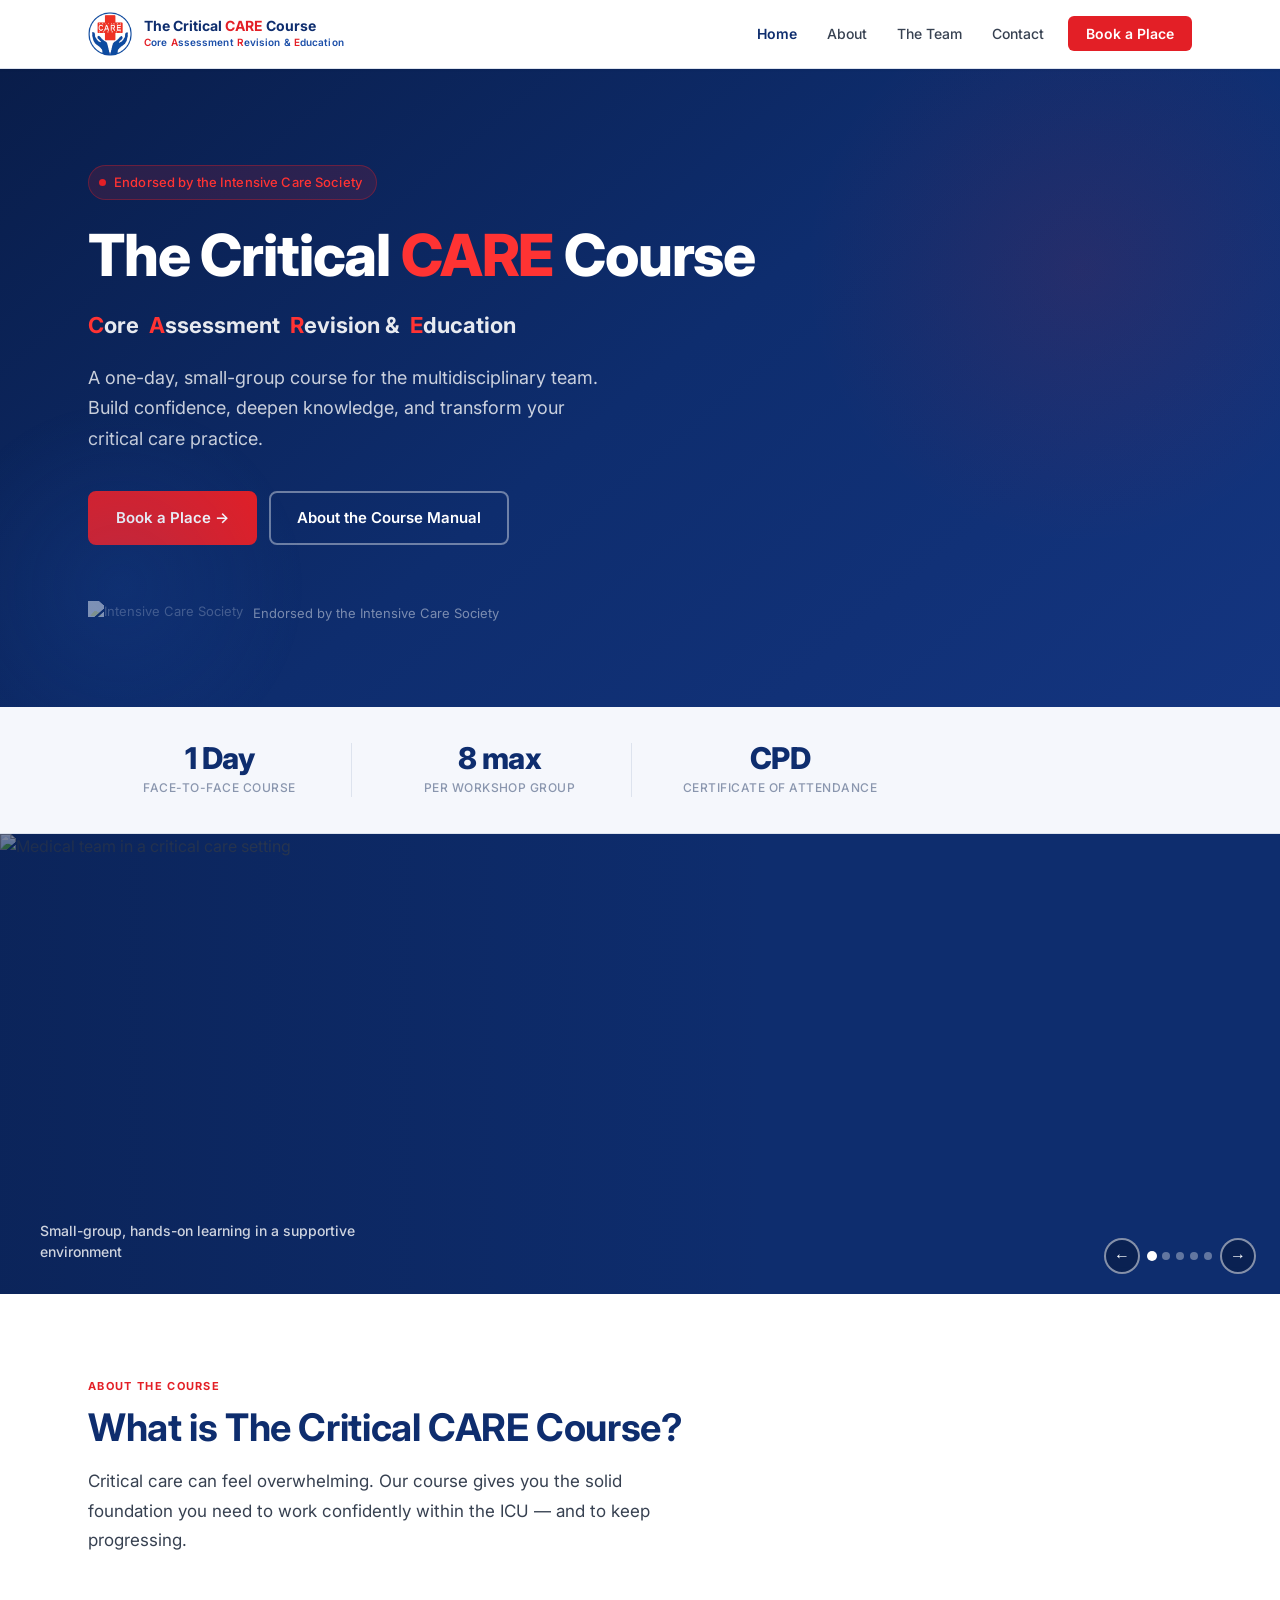
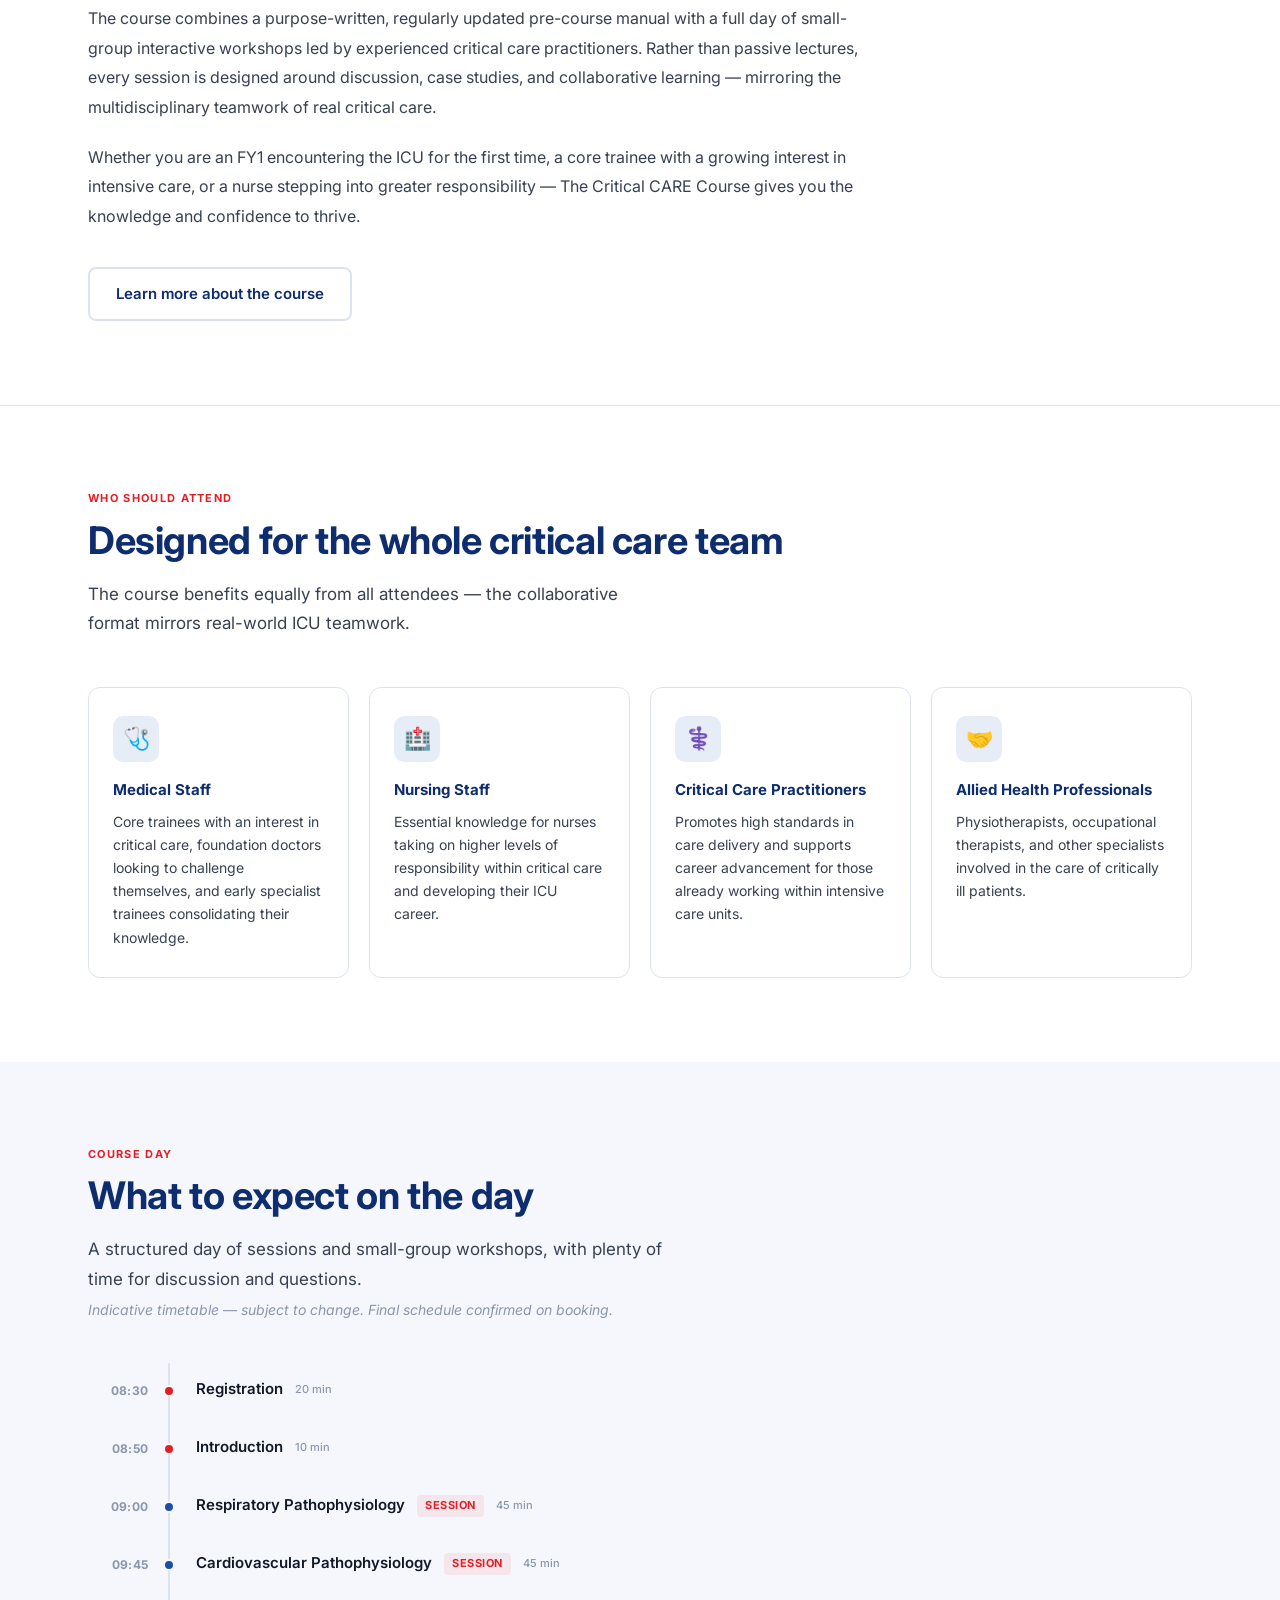
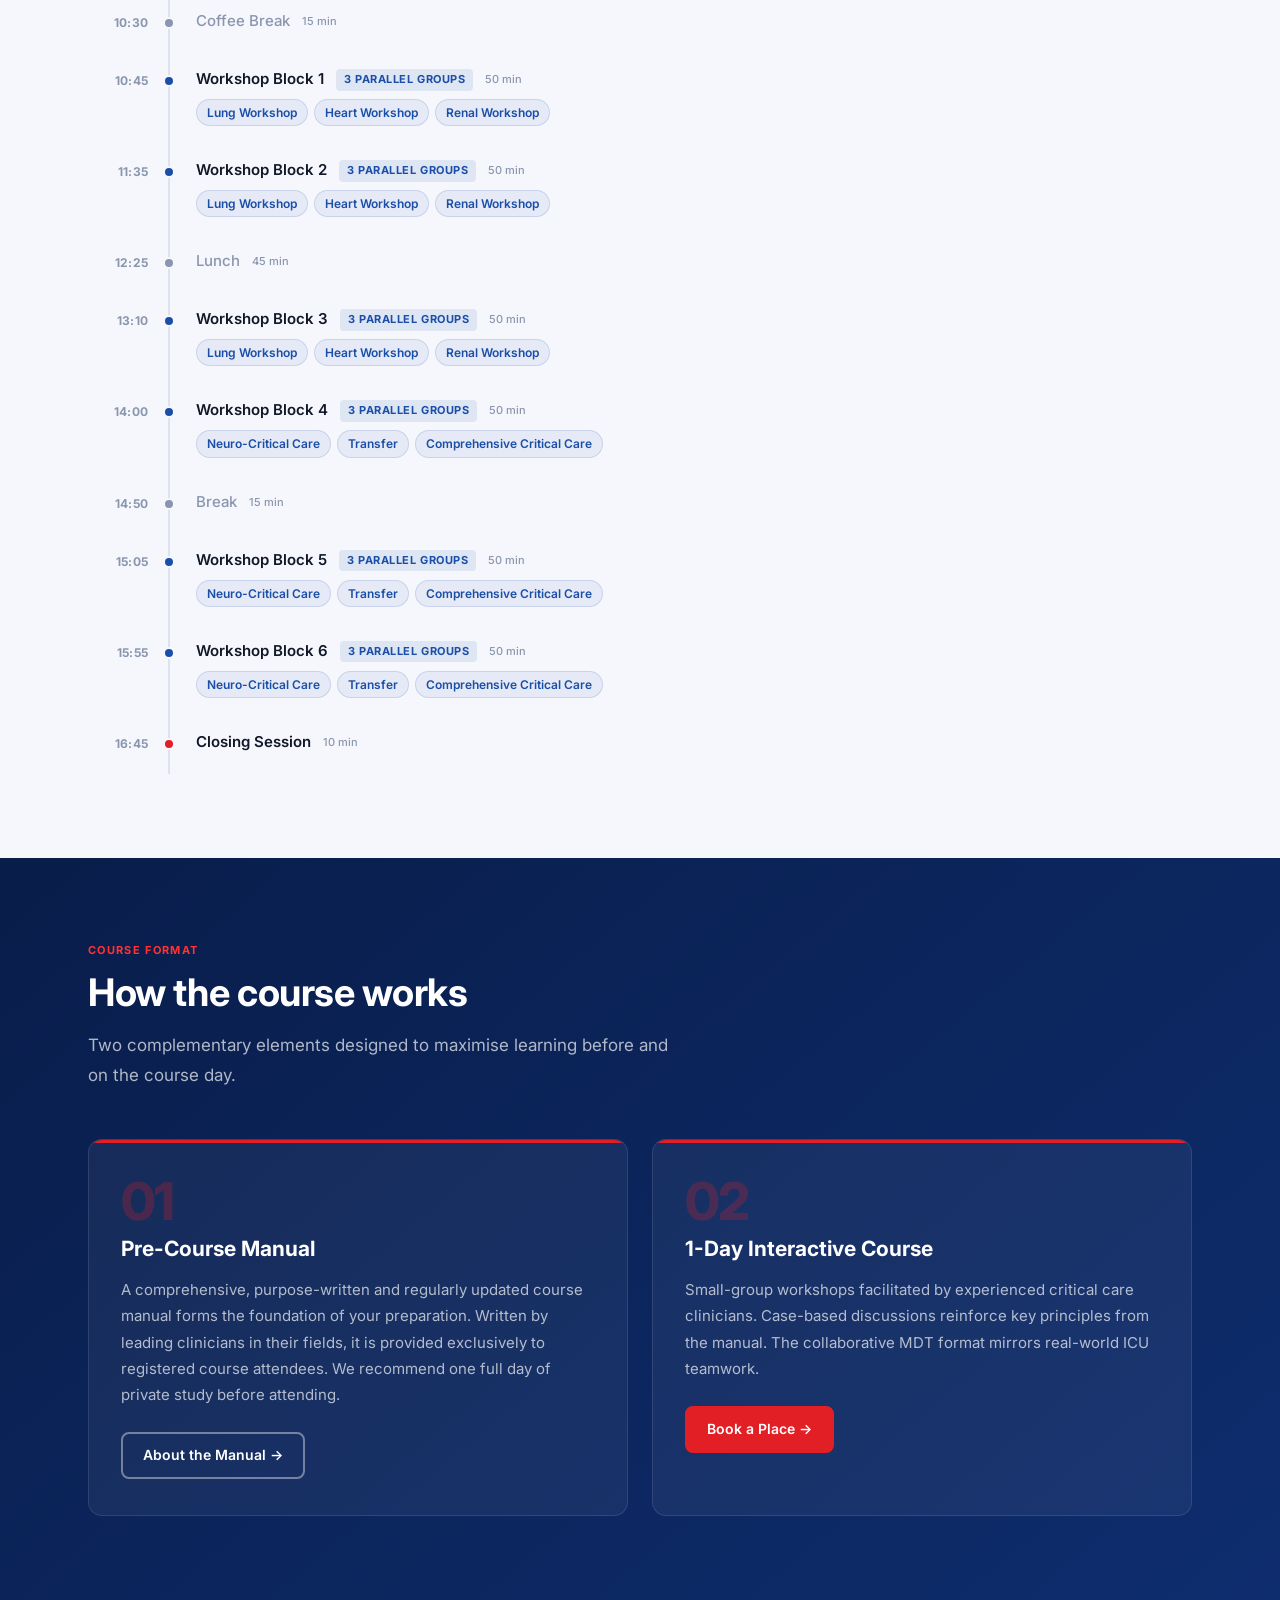
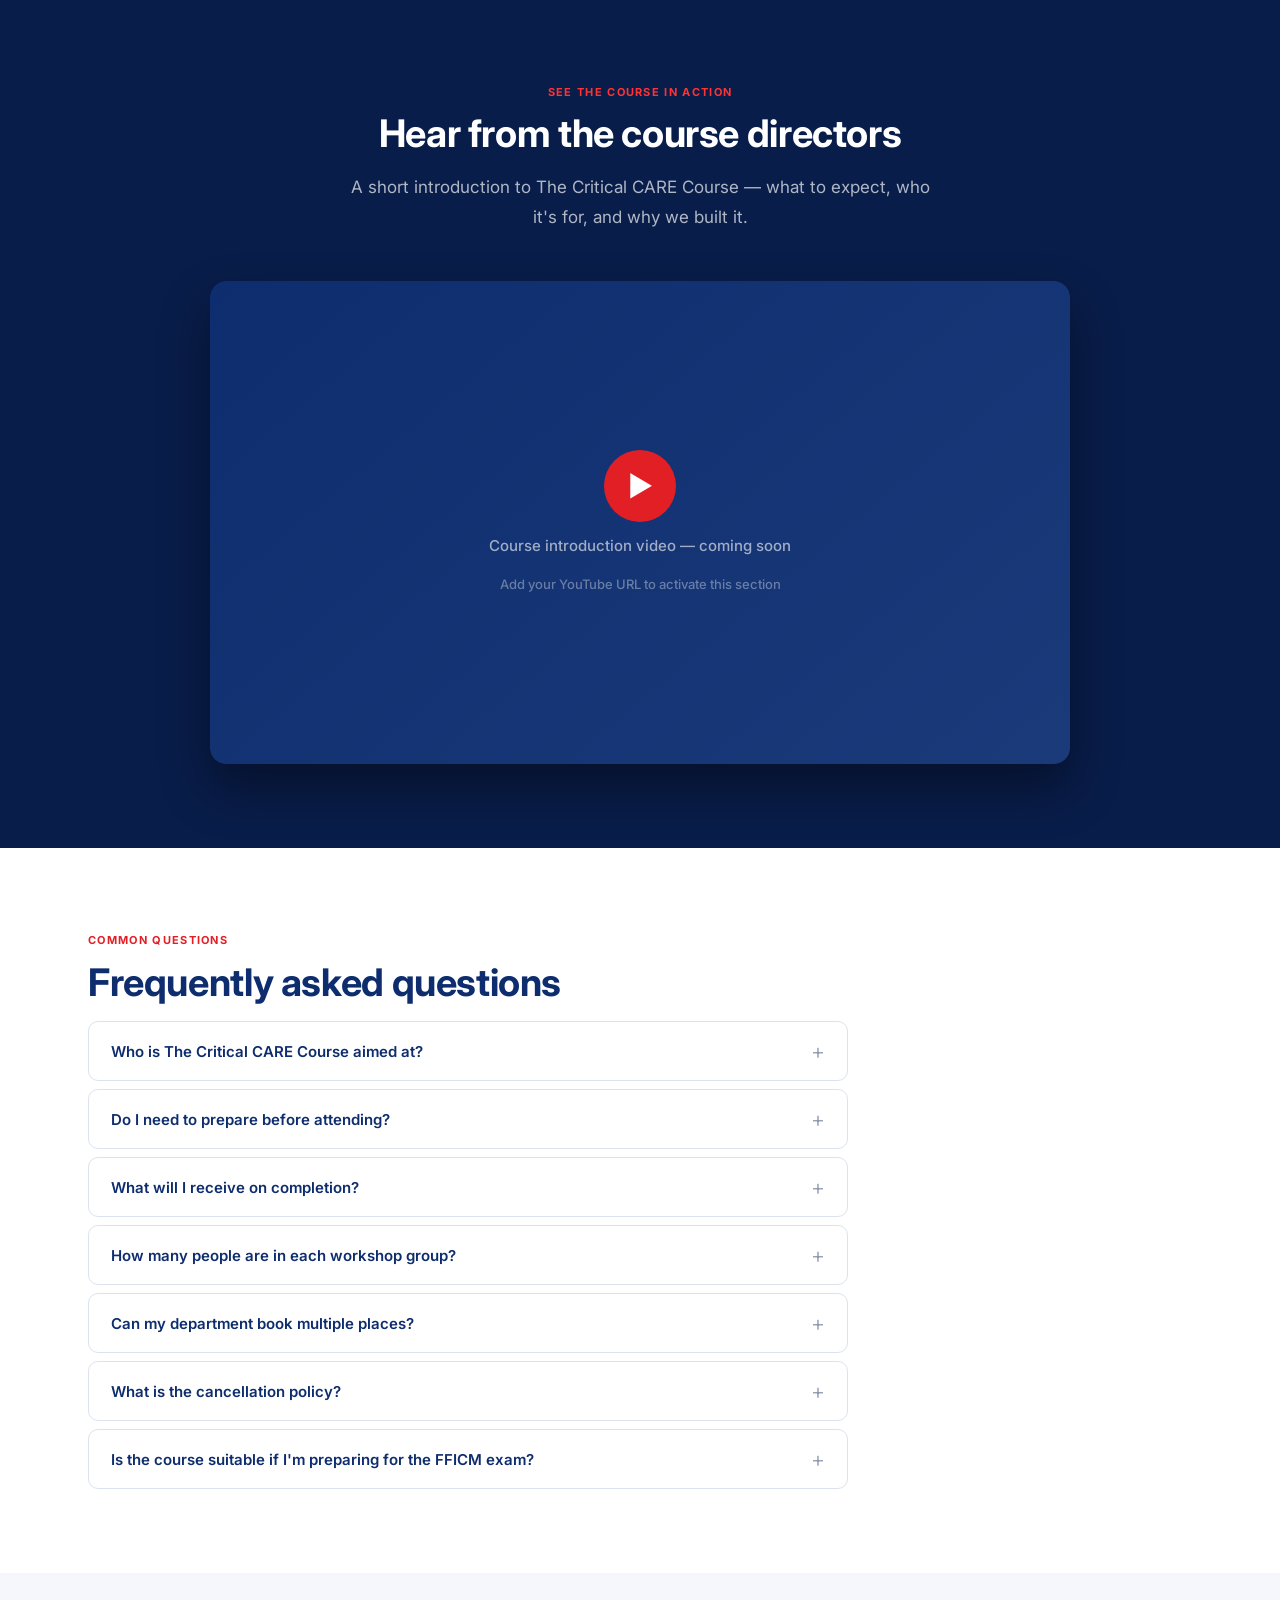
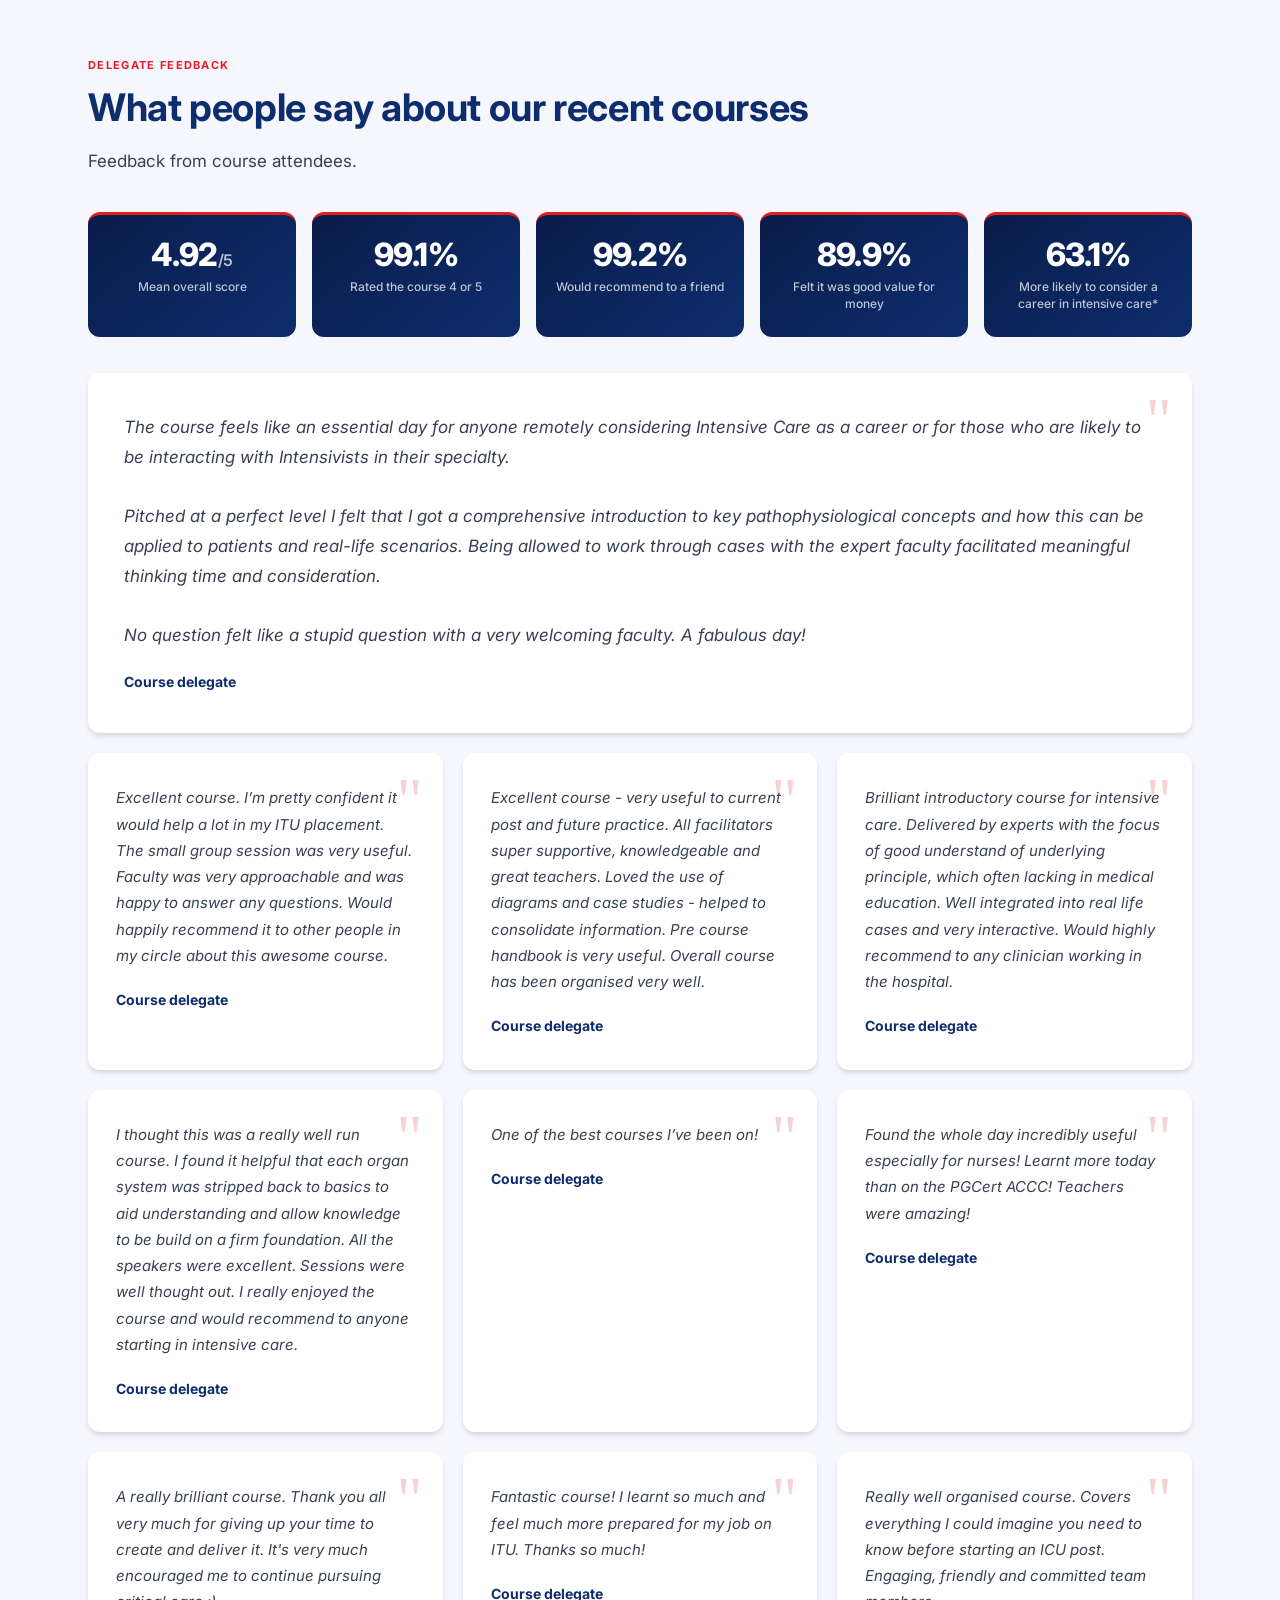
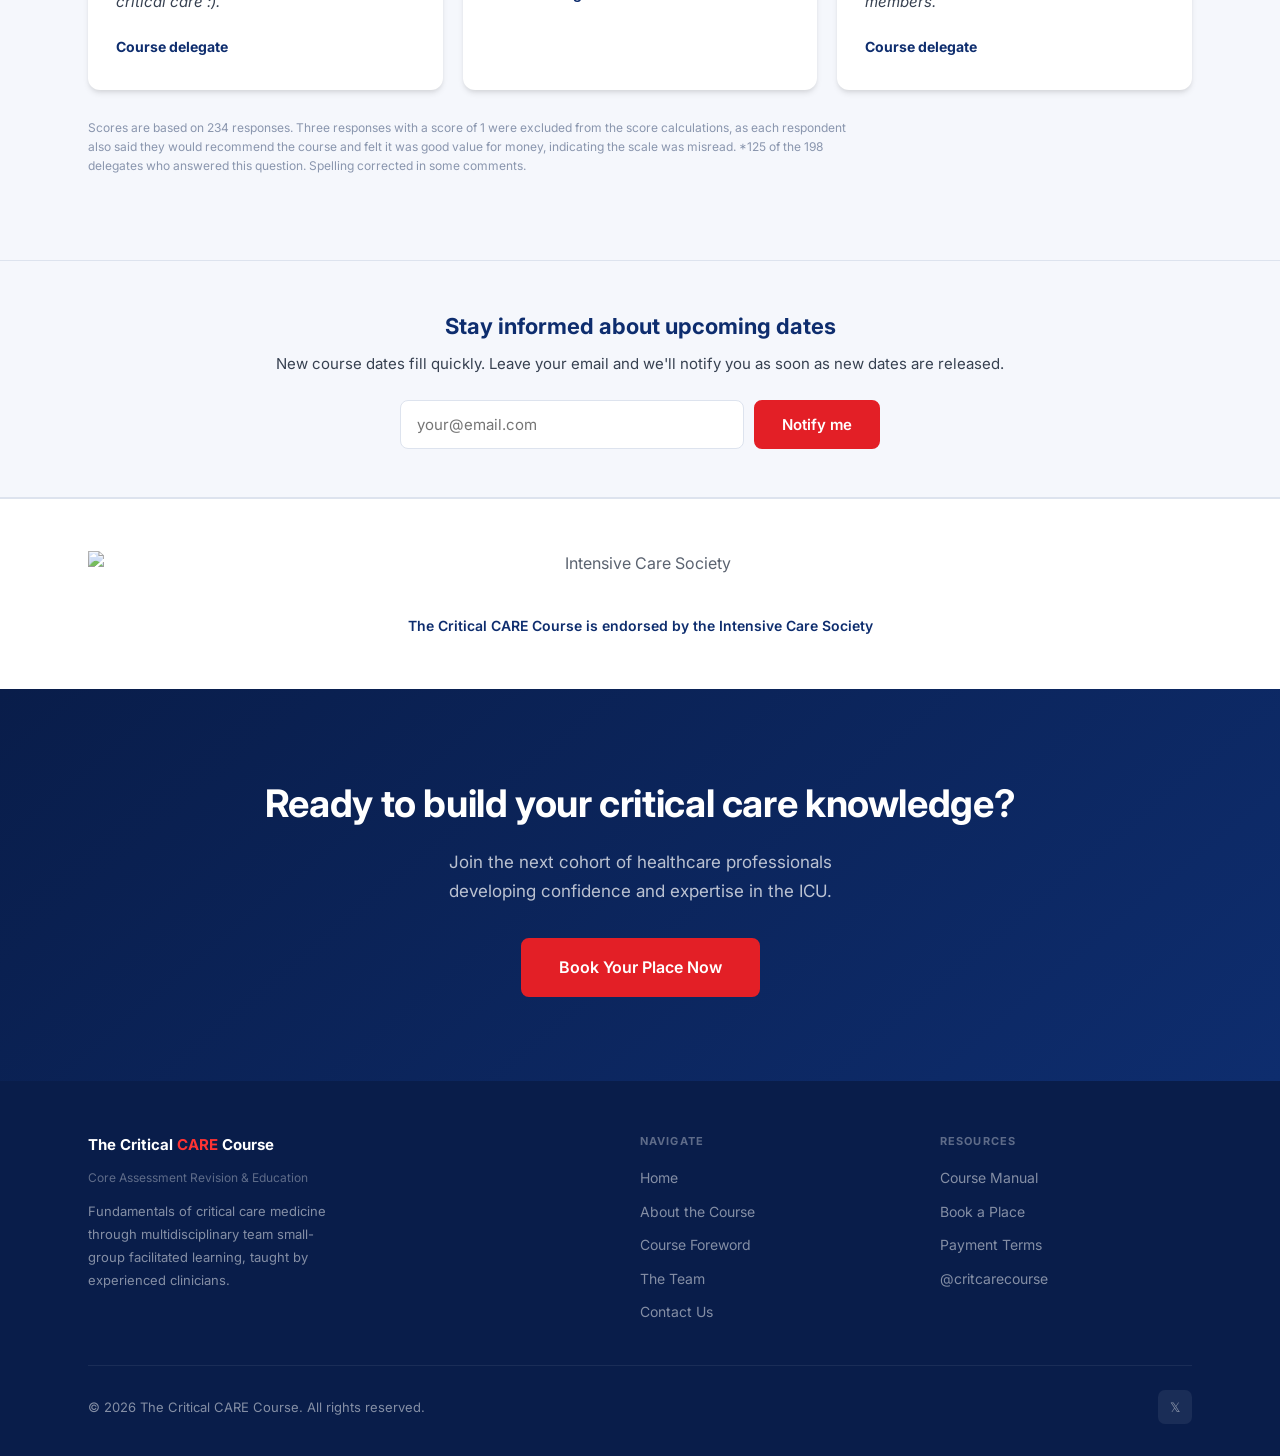
==== commit c3a361d0: "Simplify feedback intro" ====
--- a/index.html
+++ b/index.html
@@ -487,7 +487,7 @@
     <div class="container">
       <div class="section-eyebrow animate">Delegate Feedback</div>
       <h2 class="section-title animate delay-1">What people say about our recent courses</h2>
-      <p class="section-lead animate delay-2" style="margin-bottom:36px;">Results from 237 completed course evaluations. Comments are from attendees.</p>
+      <p class="section-lead animate delay-2" style="margin-bottom:36px;">Feedback from course attendees.</p>
 
       <div class="feedback-stats animate delay-2">
         <div class="feedback-stat"><div class="fs-value">4.92<span>/5</span></div><div class="fs-label">Mean overall score</div></div>
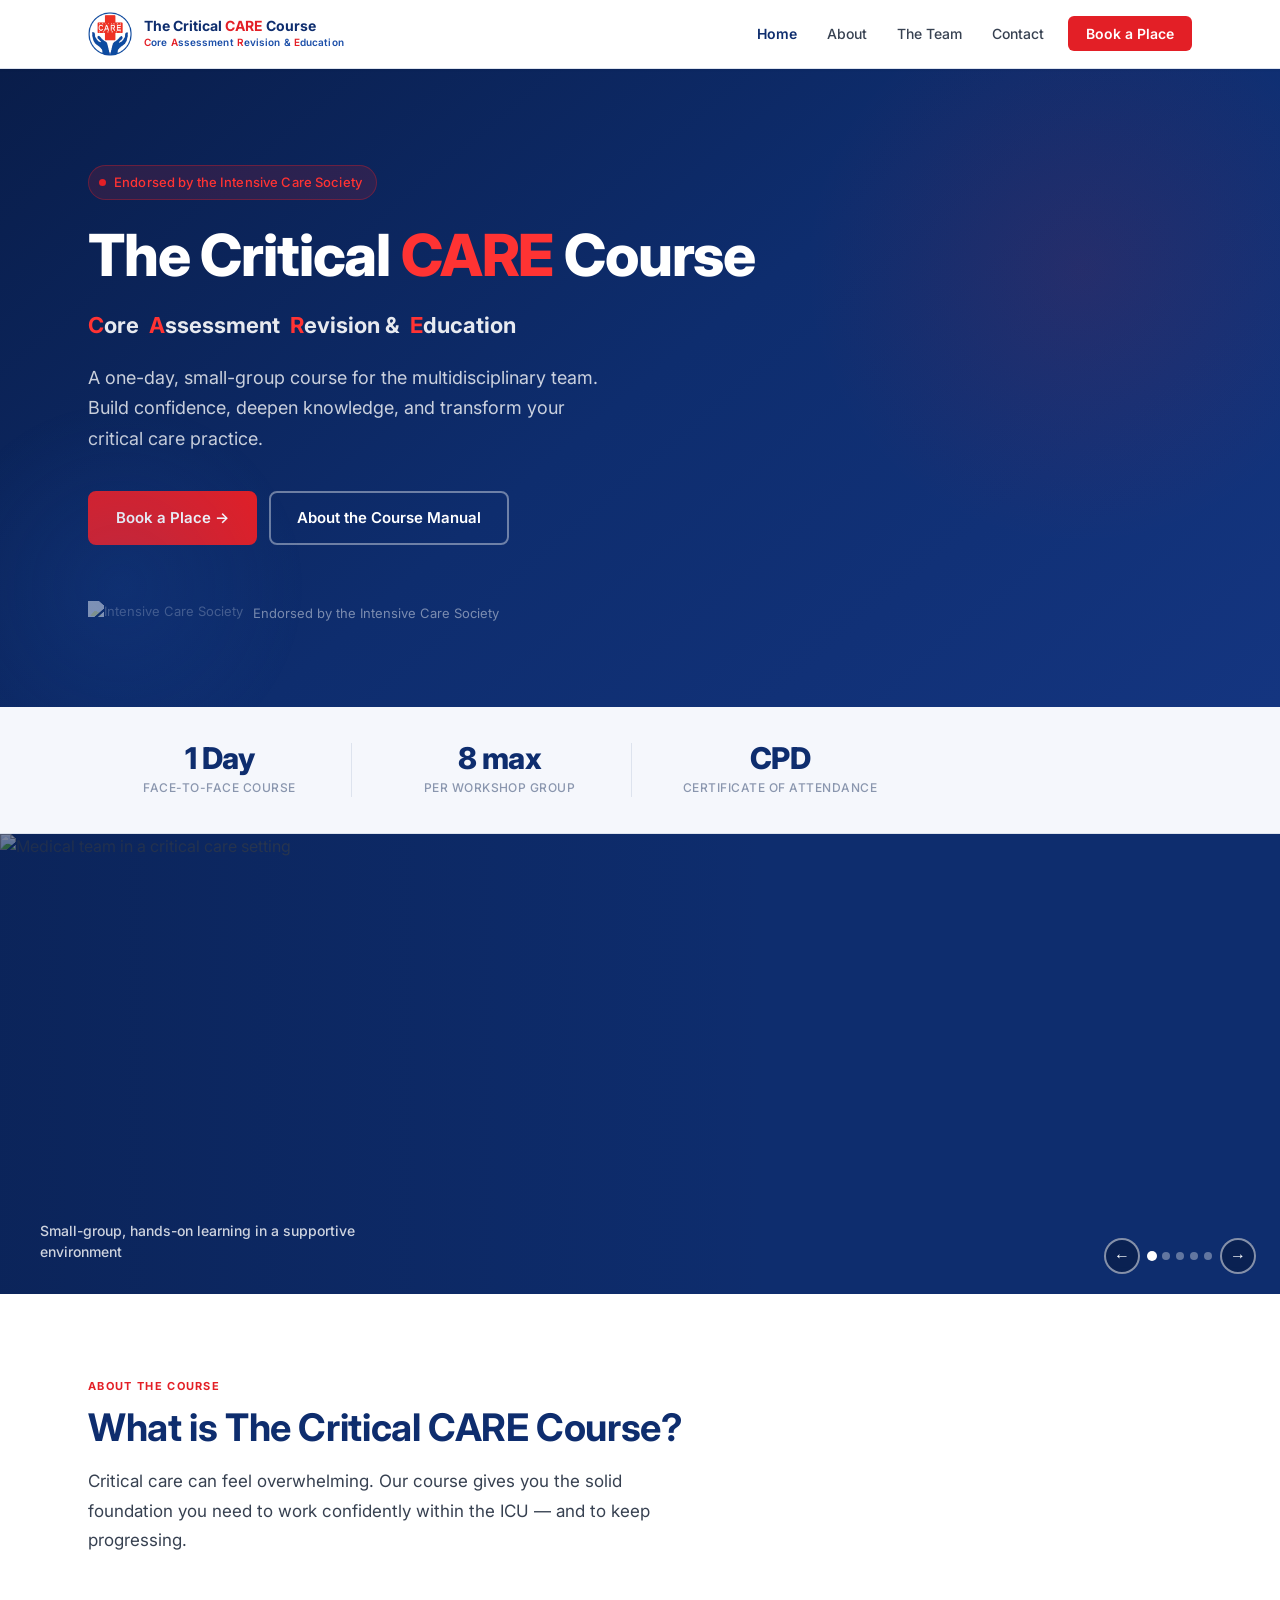
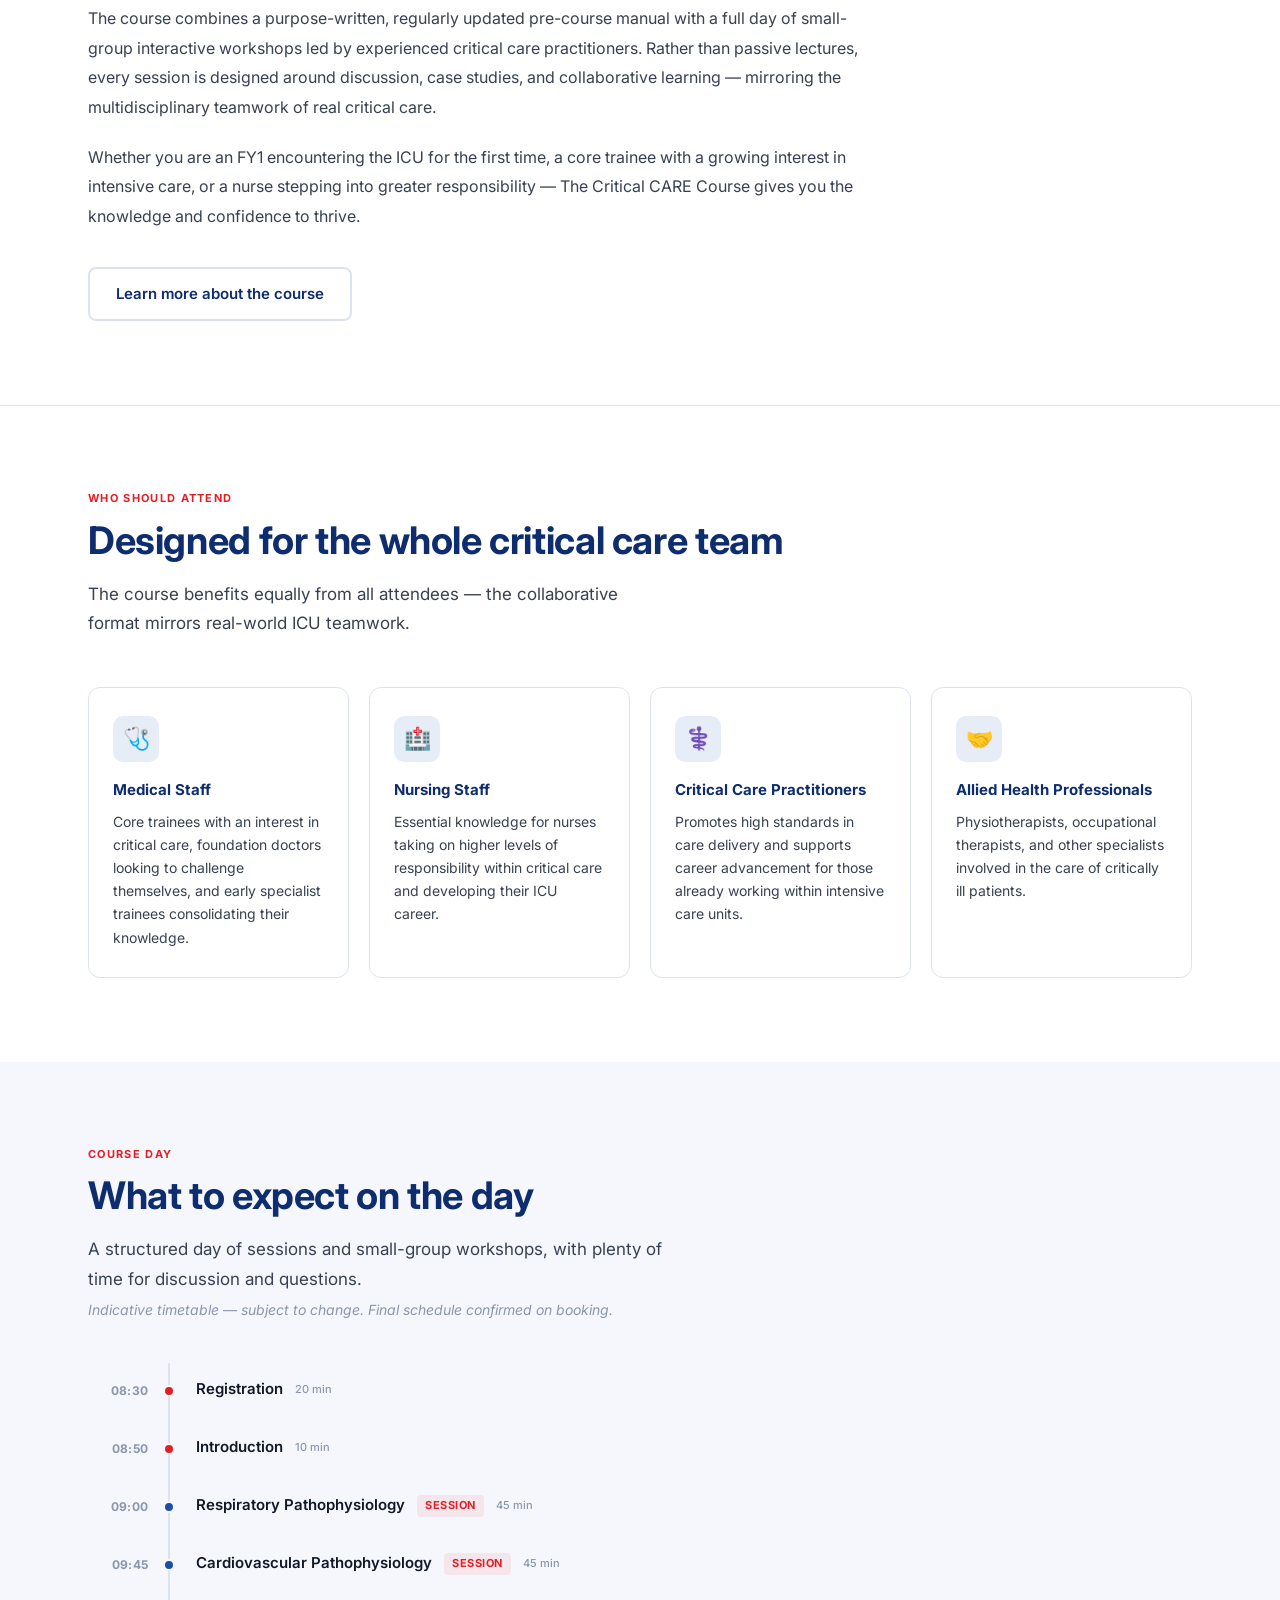
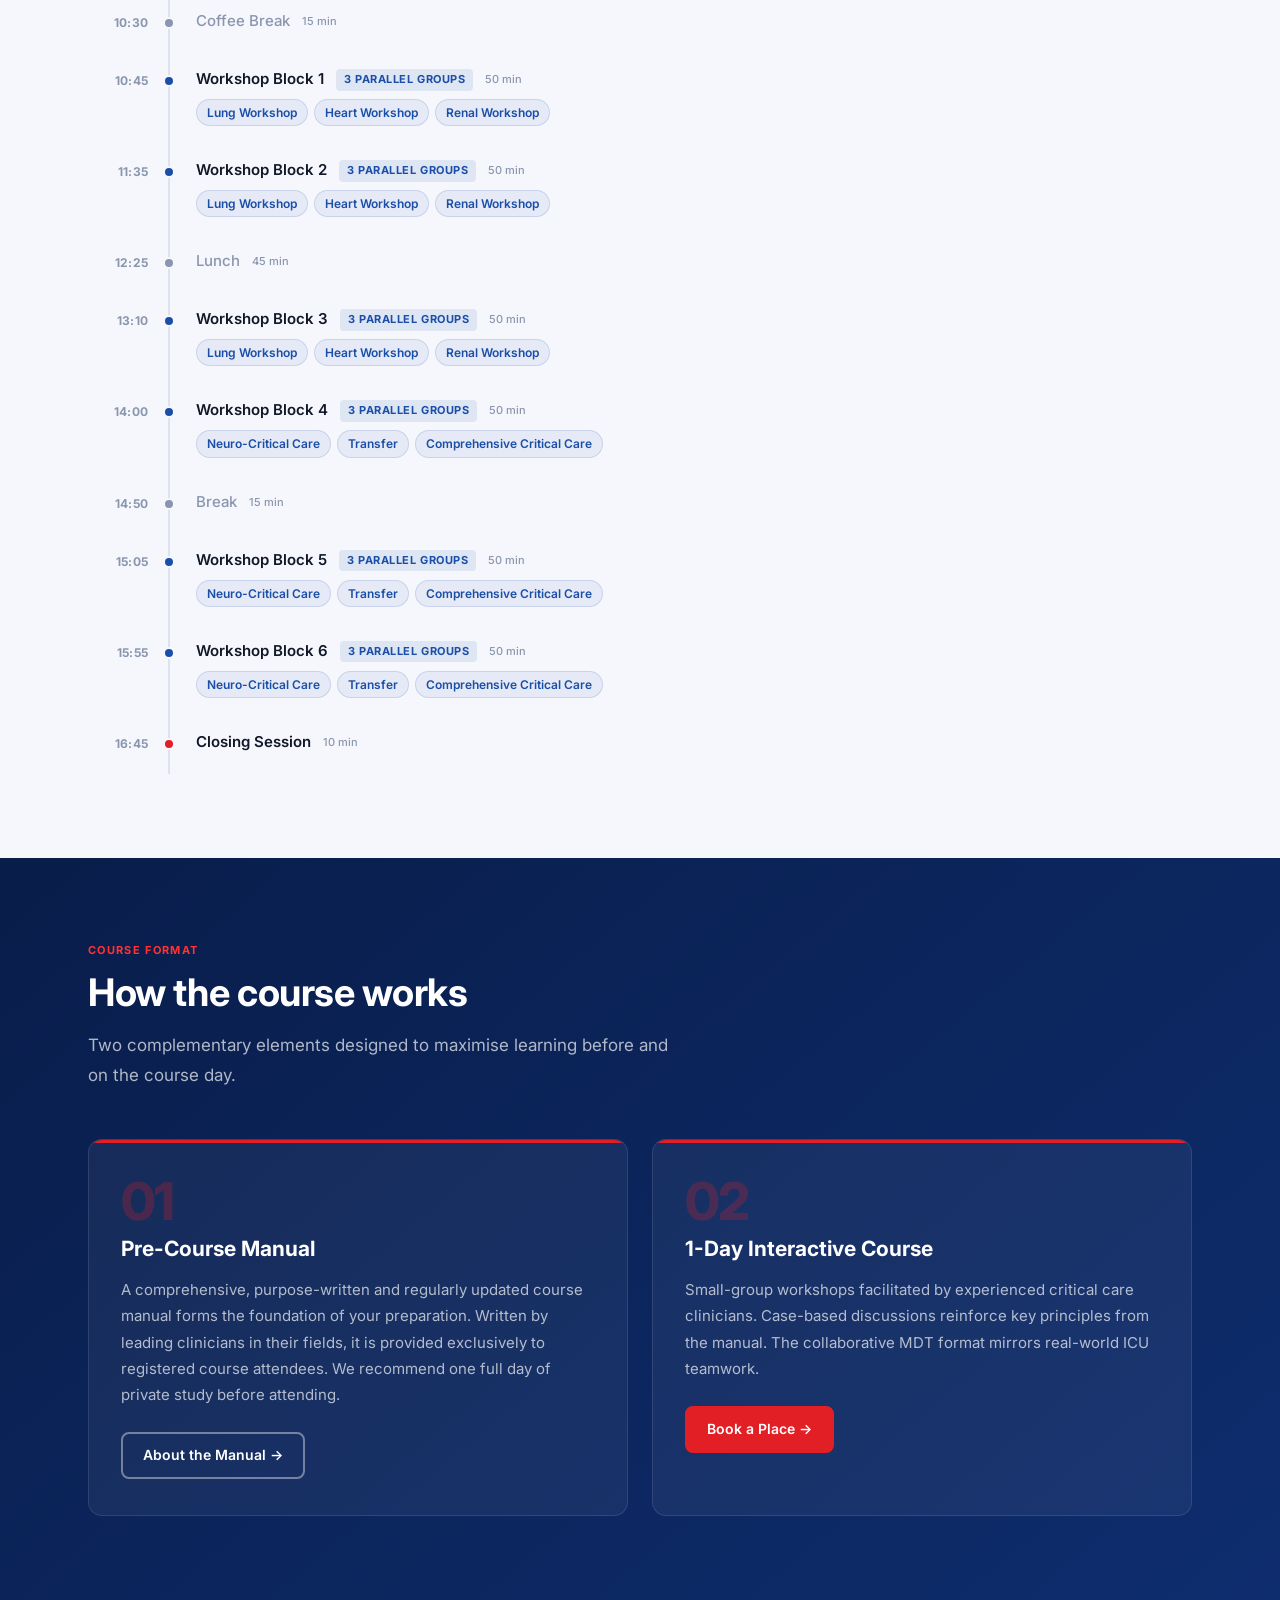
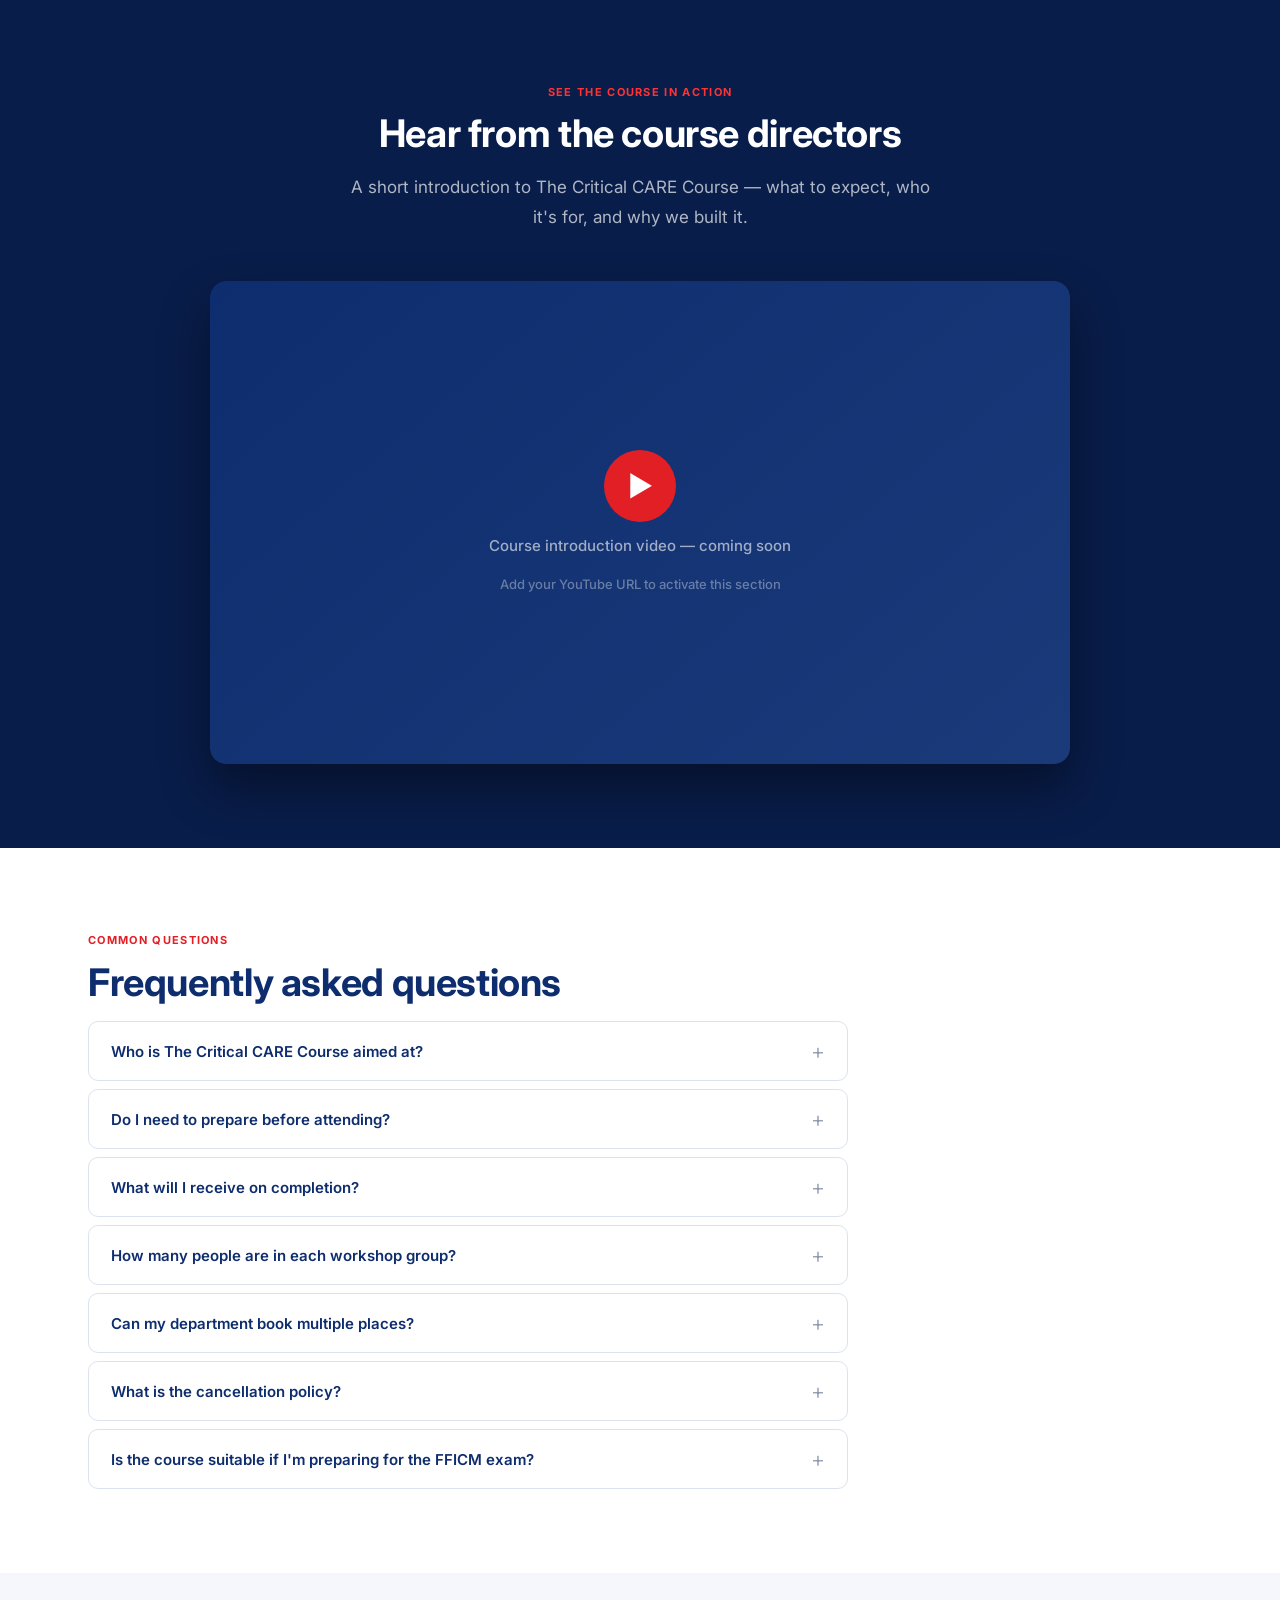
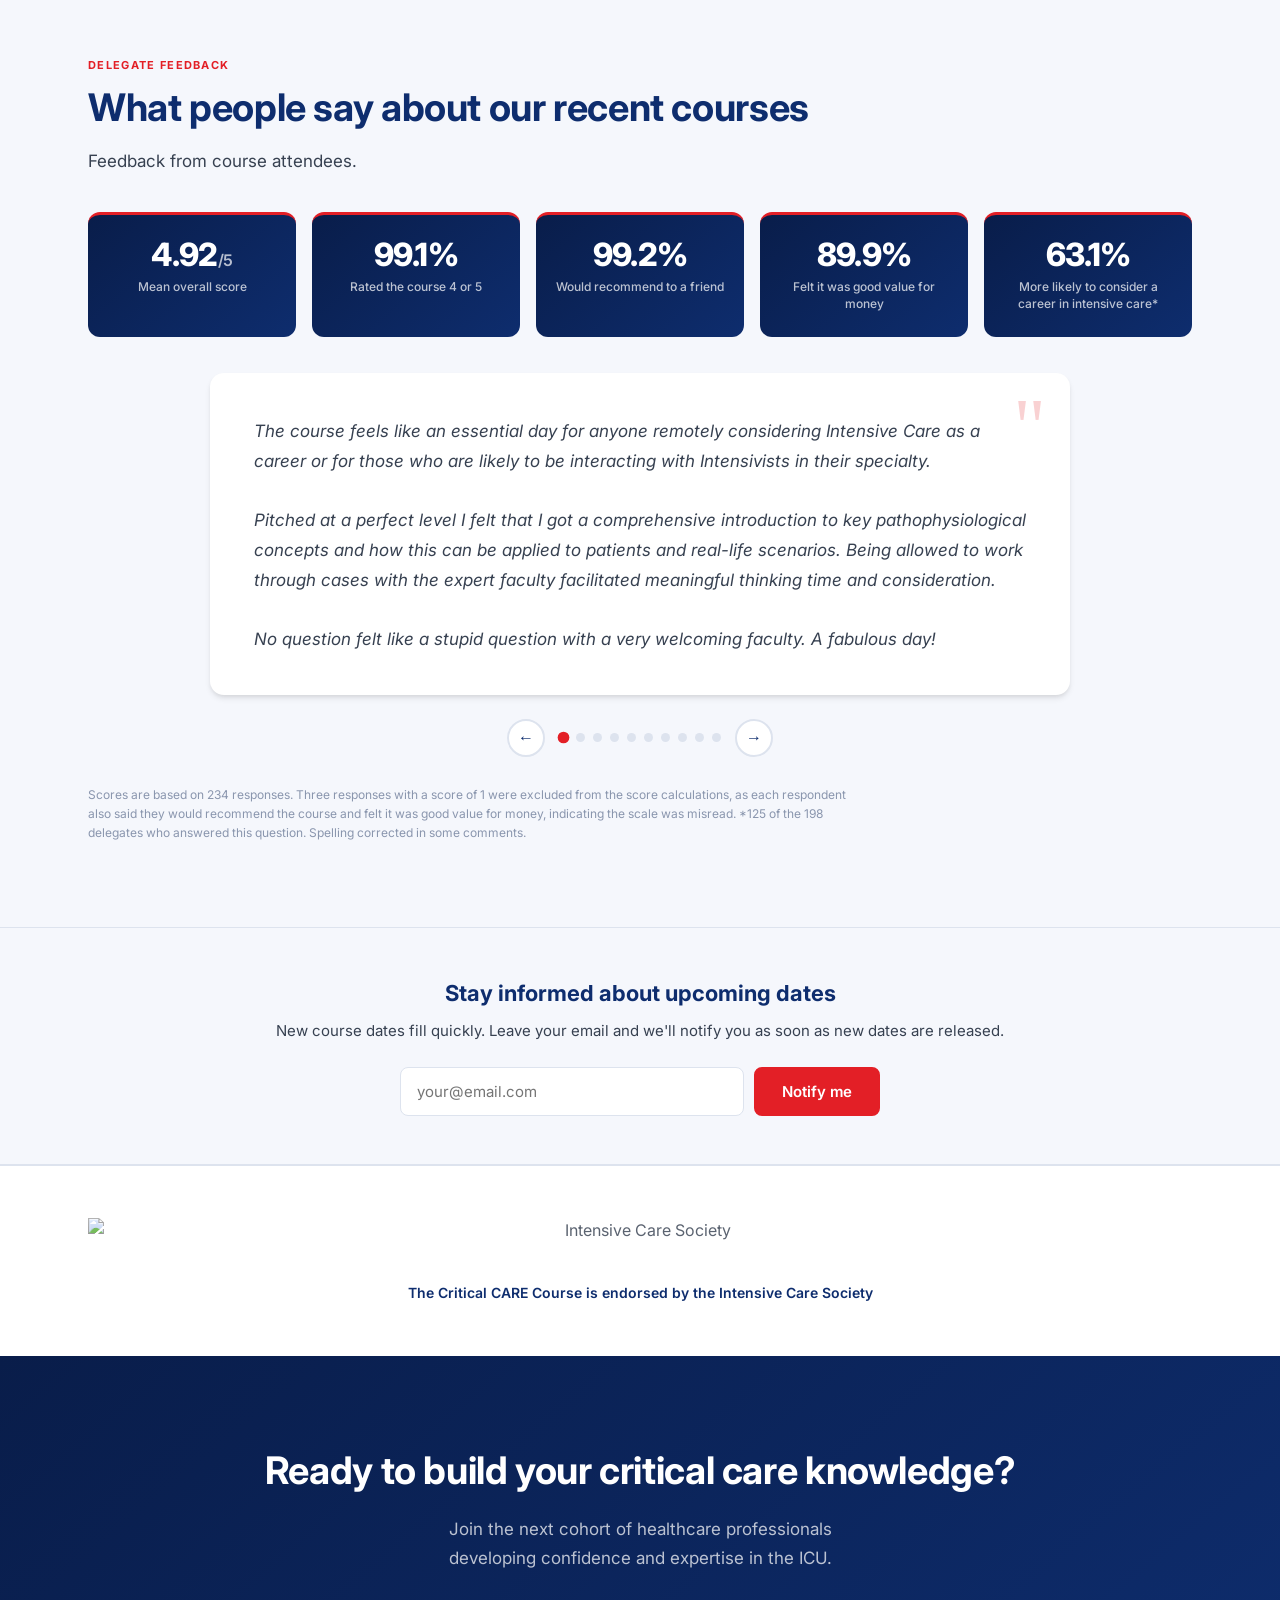
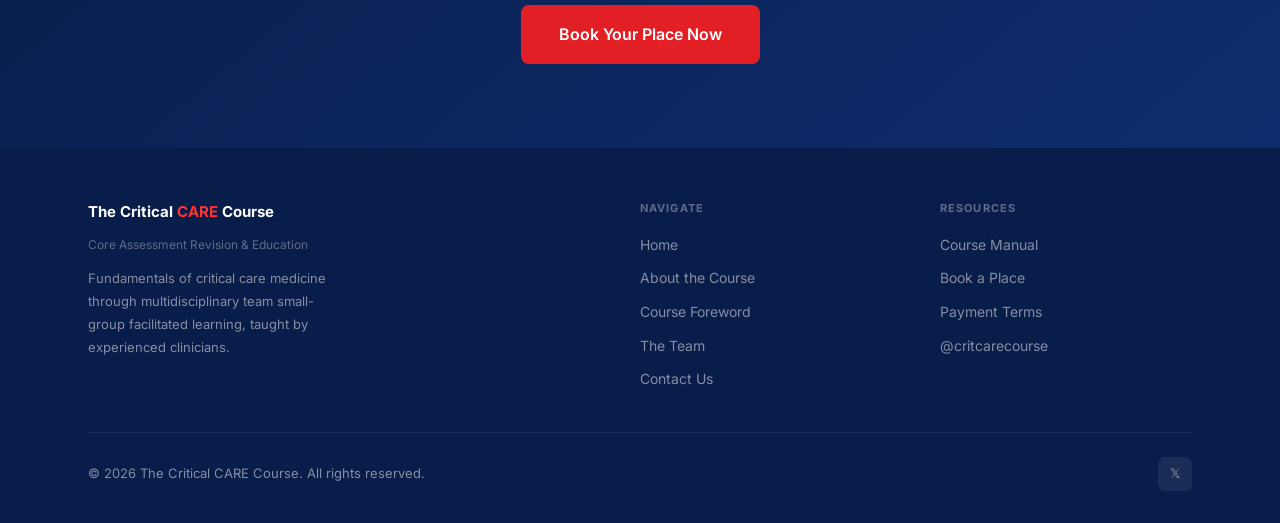
==== commit 8318a910: "Make feedback quotes a carousel" ====
--- a/index.html
+++ b/index.html
@@ -497,58 +497,56 @@
         <div class="feedback-stat"><div class="fs-value">63.1%</div><div class="fs-label">More likely to consider a career in intensive care*</div></div>
       </div>
 
-      <div class="testimonials-grid">
-        <div class="testimonial-card testimonial-featured animate delay-1">
+      <div class="quote-carousel animate delay-2" id="quoteCarousel" role="region" aria-label="Comments from course attendees">
+      <div class="quote-track">
+        <figure class="quote-slide active">
           <div class="quote-mark">"</div>
           <p class="testimonial-text">The course feels like an essential day for anyone remotely considering Intensive Care as a career or for those who are likely to be interacting with Intensivists in their specialty.<br><br>Pitched at a perfect level I felt that I got a comprehensive introduction to key pathophysiological concepts and how this can be applied to patients and real-life scenarios. Being allowed to work through cases with the expert faculty facilitated meaningful thinking time and consideration.<br><br>No question felt like a stupid question with a very welcoming faculty. A fabulous day!</p>
-          <div class="testimonial-author">Course delegate</div>
-        </div>
-        <div class="testimonial-card animate delay-1">
+        </figure>
+        <figure class="quote-slide">
           <div class="quote-mark">"</div>
           <p class="testimonial-text">Excellent course. I’m pretty confident it would help a lot in my ITU placement. The small group session was very useful. Faculty was very approachable and was happy to answer any questions. Would happily recommend it to other people in my circle about this awesome course.</p>
-          <div class="testimonial-author">Course delegate</div>
-        </div>
-        <div class="testimonial-card animate delay-1">
+        </figure>
+        <figure class="quote-slide">
           <div class="quote-mark">"</div>
           <p class="testimonial-text">Excellent course - very useful to current post and future practice. All facilitators super supportive, knowledgeable and great teachers. Loved the use of diagrams and case studies - helped to consolidate information. Pre course handbook is very useful. Overall course has been organised very well.</p>
-          <div class="testimonial-author">Course delegate</div>
-        </div>
-        <div class="testimonial-card animate delay-1">
+        </figure>
+        <figure class="quote-slide">
           <div class="quote-mark">"</div>
           <p class="testimonial-text">Brilliant introductory course for intensive care. Delivered by experts with the focus of good understand of underlying principle, which often lacking in medical education. Well integrated into real life cases and very interactive. Would highly recommend to any clinician working in the hospital.</p>
-          <div class="testimonial-author">Course delegate</div>
-        </div>
-        <div class="testimonial-card animate delay-1">
+        </figure>
+        <figure class="quote-slide">
           <div class="quote-mark">"</div>
           <p class="testimonial-text">I thought this was a really well run course. I found it helpful that each organ system was stripped back to basics to aid understanding and allow knowledge to be build on a firm foundation. All the speakers were excellent. Sessions were well thought out. I really enjoyed the course and would recommend to anyone starting in intensive care.</p>
-          <div class="testimonial-author">Course delegate</div>
-        </div>
-        <div class="testimonial-card animate delay-1">
+        </figure>
+        <figure class="quote-slide">
           <div class="quote-mark">"</div>
           <p class="testimonial-text">One of the best courses I’ve been on!</p>
-          <div class="testimonial-author">Course delegate</div>
-        </div>
-        <div class="testimonial-card animate delay-1">
+        </figure>
+        <figure class="quote-slide">
           <div class="quote-mark">"</div>
           <p class="testimonial-text">Found the whole day incredibly useful especially for nurses! Learnt more today than on the PGCert ACCC! Teachers were amazing!</p>
-          <div class="testimonial-author">Course delegate</div>
-        </div>
-        <div class="testimonial-card animate delay-1">
+        </figure>
+        <figure class="quote-slide">
           <div class="quote-mark">"</div>
           <p class="testimonial-text">A really brilliant course. Thank you all very much for giving up your time to create and deliver it. It's very much encouraged me to continue pursuing critical care :).</p>
-          <div class="testimonial-author">Course delegate</div>
-        </div>
-        <div class="testimonial-card animate delay-1">
+        </figure>
+        <figure class="quote-slide">
           <div class="quote-mark">"</div>
           <p class="testimonial-text">Fantastic course! I learnt so much and feel much more prepared for my job on ITU. Thanks so much!</p>
-          <div class="testimonial-author">Course delegate</div>
-        </div>
-        <div class="testimonial-card animate delay-1">
+        </figure>
+        <figure class="quote-slide">
           <div class="quote-mark">"</div>
           <p class="testimonial-text">Really well organised course. Covers everything I could imagine you need to know before starting an ICU post. Engaging, friendly and committed team members.</p>
-          <div class="testimonial-author">Course delegate</div>
-        </div>
-      </div>
+        </figure>
+      </div>
+      <div class="quote-controls">
+        <button class="quote-btn" id="quotePrev" aria-label="Previous comment">&#8592;</button>
+        <div class="quote-dots" id="quoteDots"></div>
+        <button class="quote-btn" id="quoteNext" aria-label="Next comment">&#8594;</button>
+      </div>
+      </div>
+
 
       <p class="feedback-note">Scores are based on 234 responses. Three responses with a score of 1 were excluded from the score calculations, as each respondent also said they would recommend the course and felt it was good value for money, indicating the scale was misread. *125 of the 198 delegates who answered this question. Spelling corrected in some comments.</p>
     </div>
@@ -668,6 +666,40 @@
     document.getElementById('carouselNext').addEventListener('click', () => goTo(current + 1));
     timer = setInterval(() => goTo(current + 1), 5000);
 
+
+
+    // --- Feedback quote carousel ---
+    const qc = document.getElementById('quoteCarousel');
+    if (qc) {
+      const qSlides = [...qc.querySelectorAll('.quote-slide')];
+      const qDots = document.getElementById('quoteDots');
+      let qi = 0, qTimer;
+      const reduce = window.matchMedia('(prefers-reduced-motion: reduce)').matches;
+      qSlides.forEach((_, i) => {
+        const d = document.createElement('button');
+        d.className = 'quote-dot' + (i === 0 ? ' active' : '');
+        d.setAttribute('aria-label', 'Comment ' + (i + 1));
+        d.addEventListener('click', () => qGo(i));
+        qDots.appendChild(d);
+      });
+      function qGo(n) {
+        qSlides[qi].classList.remove('active');
+        qDots.children[qi].classList.remove('active');
+        qi = (n + qSlides.length) % qSlides.length;
+        qSlides[qi].classList.add('active');
+        qDots.children[qi].classList.add('active');
+        qStart();
+      }
+      function qStart() {
+        clearInterval(qTimer);
+        if (!reduce) qTimer = setInterval(() => qGo(qi + 1), 8000);
+      }
+      document.getElementById('quotePrev').addEventListener('click', () => qGo(qi - 1));
+      document.getElementById('quoteNext').addEventListener('click', () => qGo(qi + 1));
+      qc.addEventListener('mouseenter', () => clearInterval(qTimer));
+      qc.addEventListener('mouseleave', qStart);
+      qStart();
+    }
 
     // --- Scroll animations (Intersection Observer) ---
     const observer = new IntersectionObserver((entries) => {
--- a/styles.css
+++ b/styles.css
@@ -1462,3 +1462,36 @@
 .testimonial-featured .testimonial-text { font-size: 17px; }
 .feedback-note { font-size: 12px; color: var(--mid-gray); line-height: 1.6; margin-top: 28px; max-width: 760px; }
 @media (max-width: 860px) { .feedback-stats { grid-template-columns: repeat(2, 1fr); } .feedback-stat:last-child { grid-column: 1 / -1; } }
+
+/* Feedback quote carousel */
+.quote-carousel { max-width: 860px; margin: 0 auto; }
+.quote-track { display: grid; }
+.quote-slide {
+  grid-area: 1 / 1;
+  background: var(--white);
+  border-radius: 14px;
+  padding: 44px 44px 40px;
+  box-shadow: var(--shadow);
+  position: relative;
+  display: flex;
+  align-items: center;
+  opacity: 0;
+  visibility: hidden;
+  transform: translateY(10px);
+  transition: opacity 0.7s ease, transform 0.7s ease, visibility 0.7s;
+}
+.quote-slide.active { opacity: 1; visibility: visible; transform: translateY(0); }
+.quote-slide .testimonial-text { font-size: 17px; margin: 0; }
+.quote-slide .quote-mark { font-size: 80px; top: 14px; right: 24px; }
+.quote-controls { display: flex; align-items: center; justify-content: center; gap: 14px; margin-top: 24px; }
+.quote-btn {
+  width: 38px; height: 38px; border-radius: 50%;
+  border: 2px solid var(--light-gray); background: var(--white); color: var(--navy);
+  cursor: pointer; font-size: 16px; transition: all var(--transition);
+}
+.quote-btn:hover { background: var(--red); border-color: var(--red); color: var(--white); }
+.quote-dots { display: flex; gap: 8px; align-items: center; }
+.quote-dot { width: 9px; height: 9px; border-radius: 50%; border: none; padding: 0; background: var(--light-gray); cursor: pointer; transition: all var(--transition); }
+.quote-dot.active { background: var(--red); transform: scale(1.3); }
+@media (max-width: 600px) { .quote-slide { padding: 32px 24px; } .quote-slide .testimonial-text { font-size: 15px; } }
+@media (prefers-reduced-motion: reduce) { .quote-slide { transition: none; } }
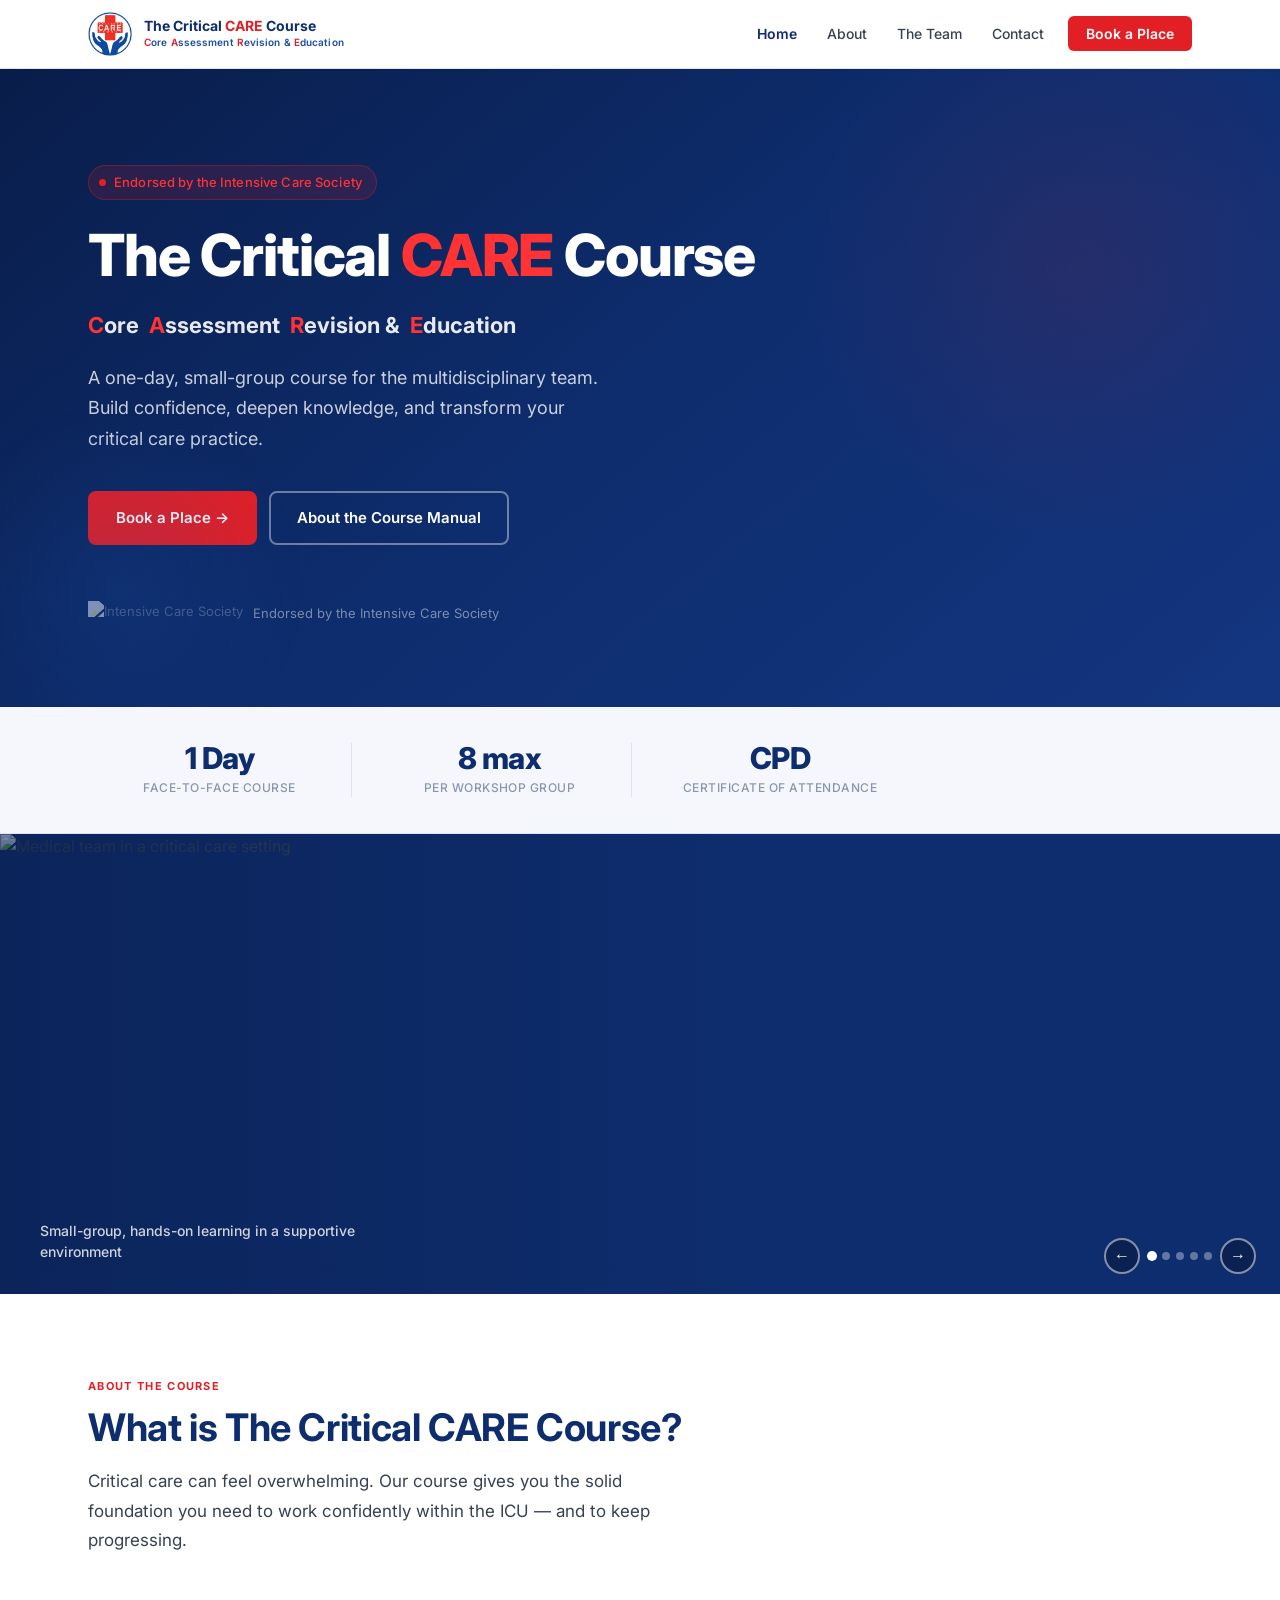
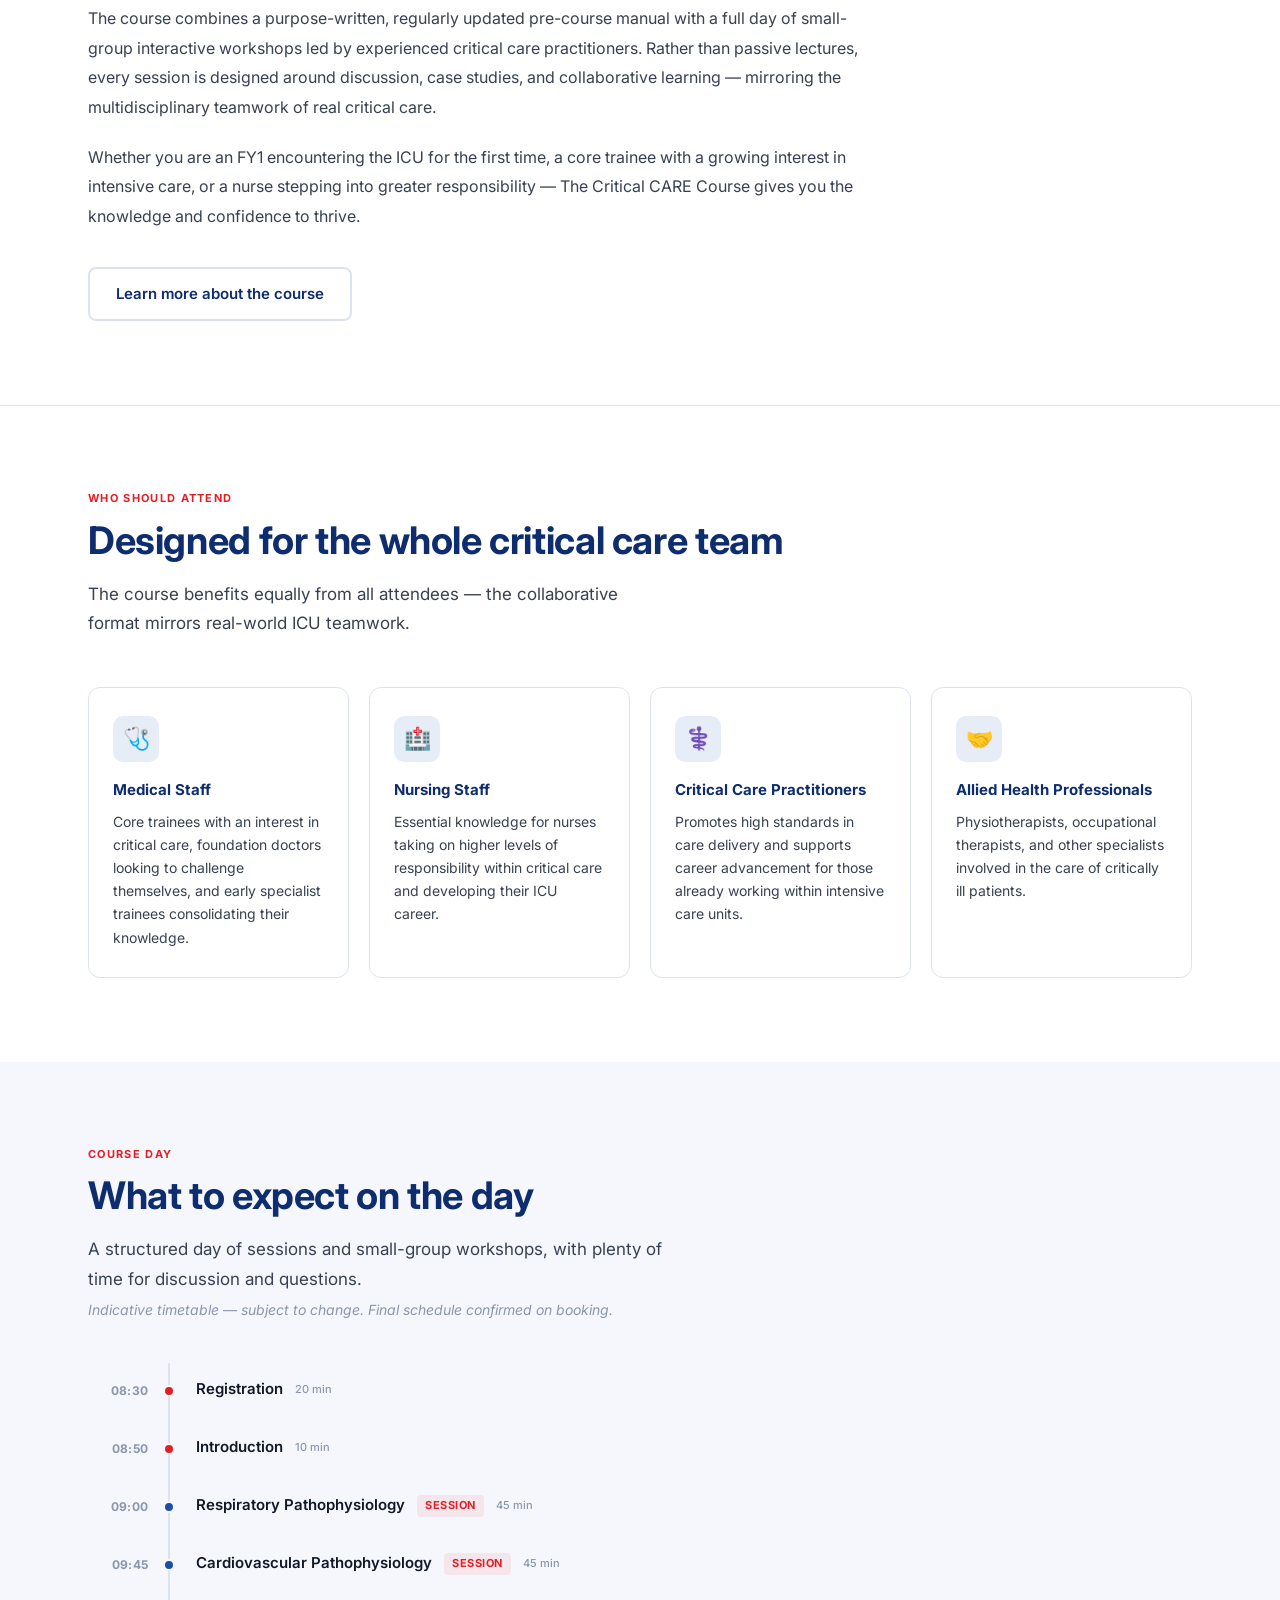
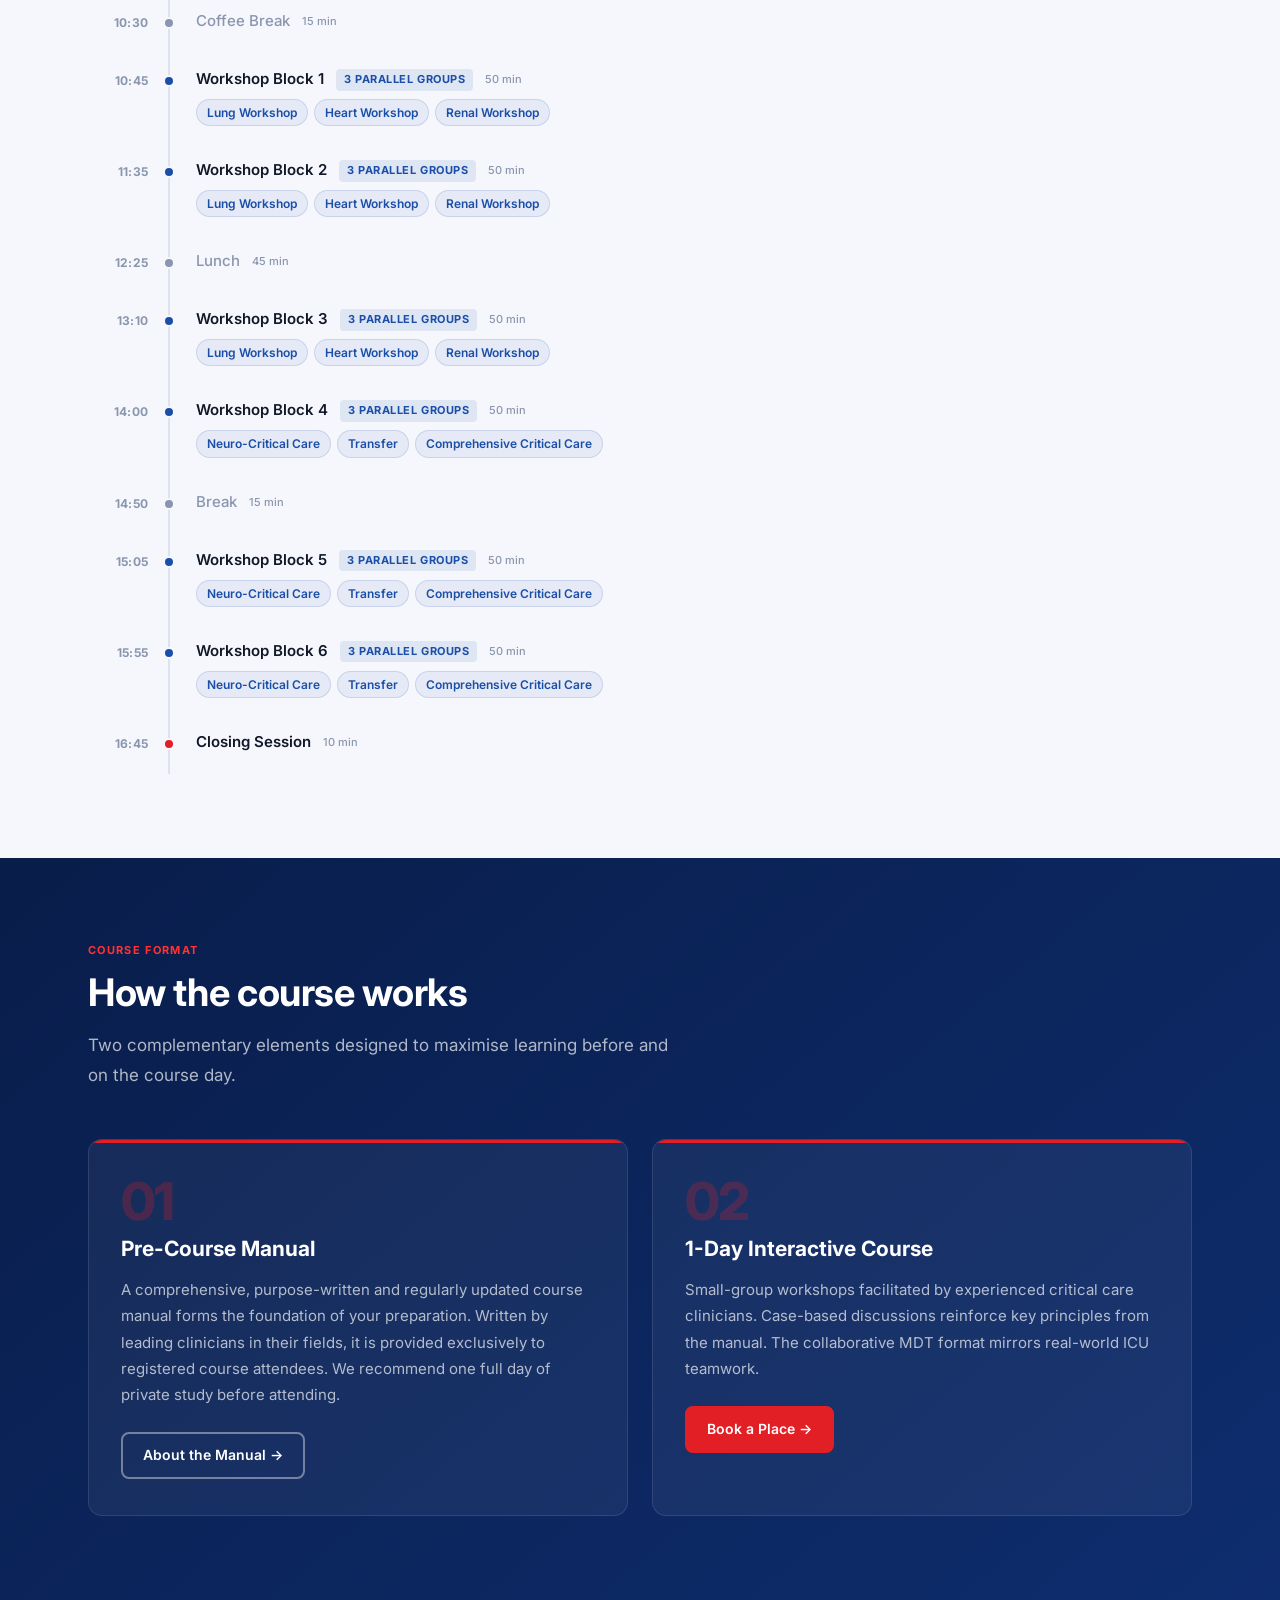
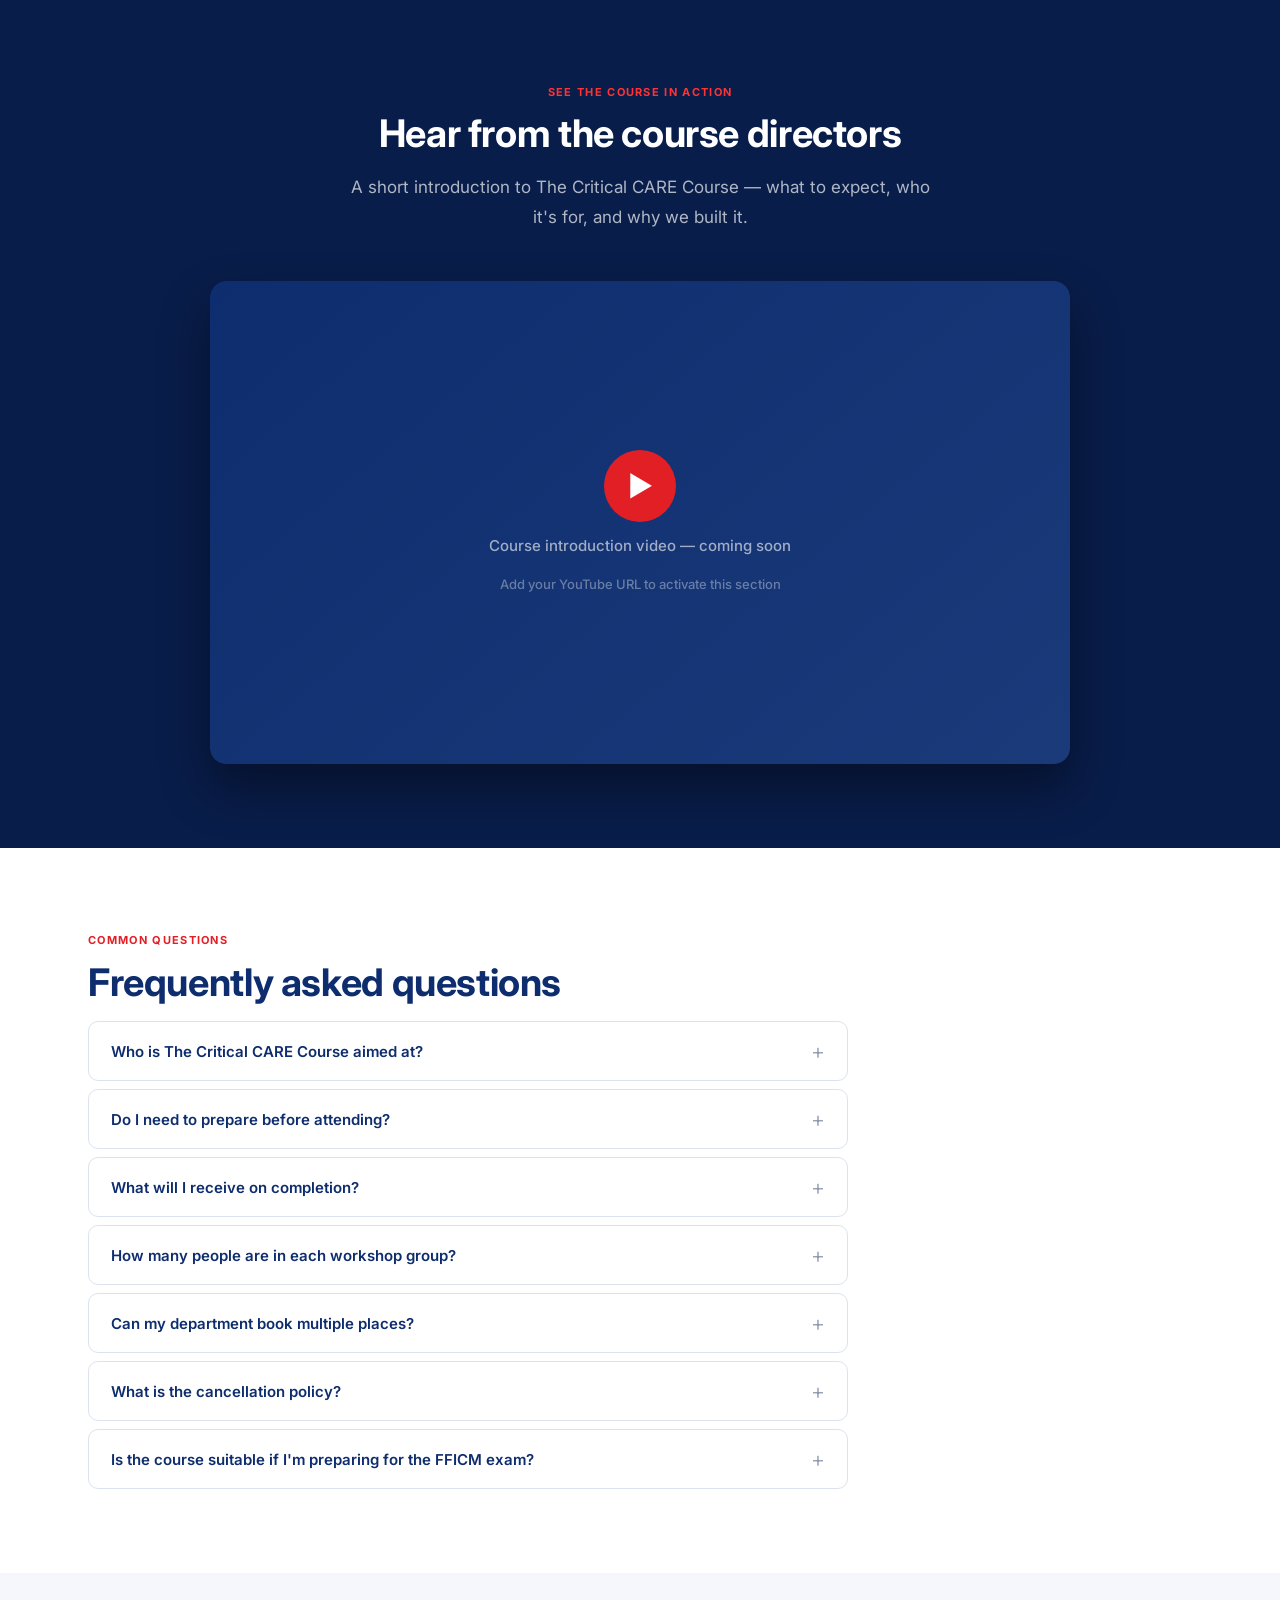
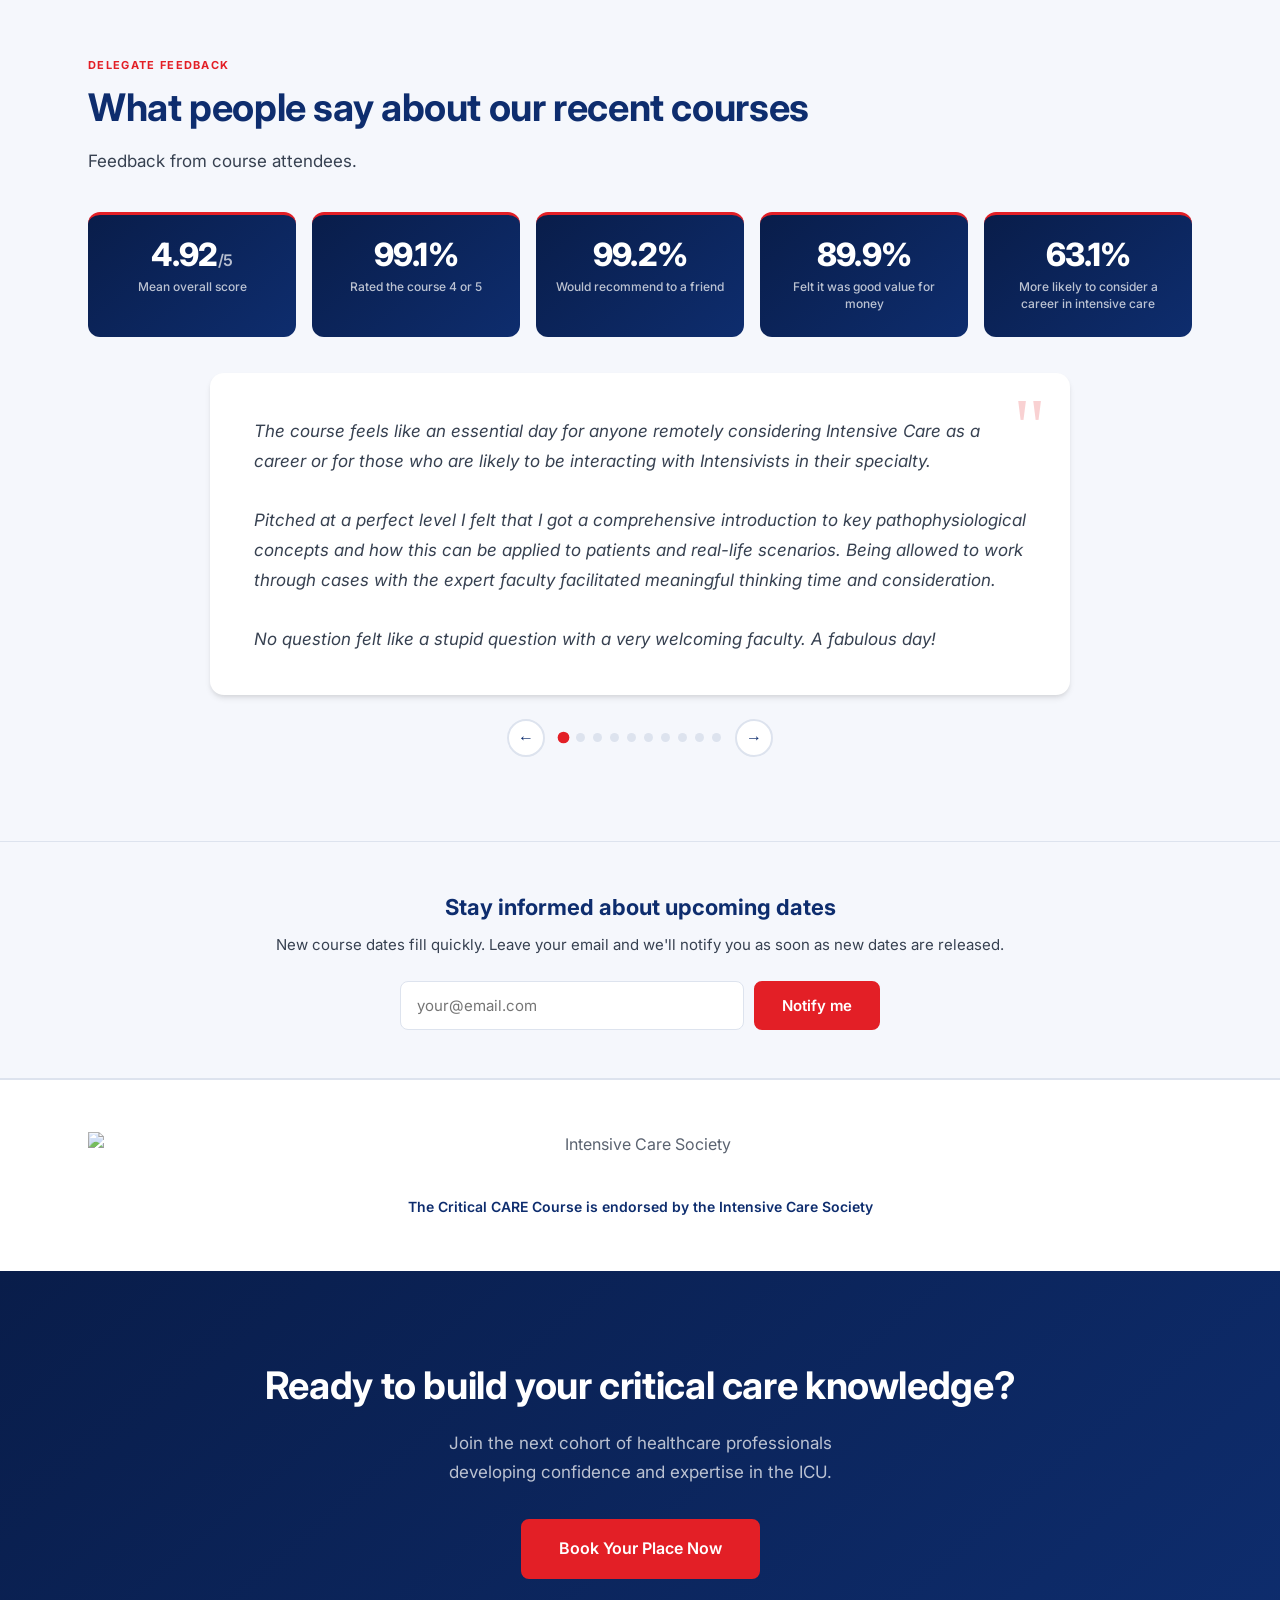
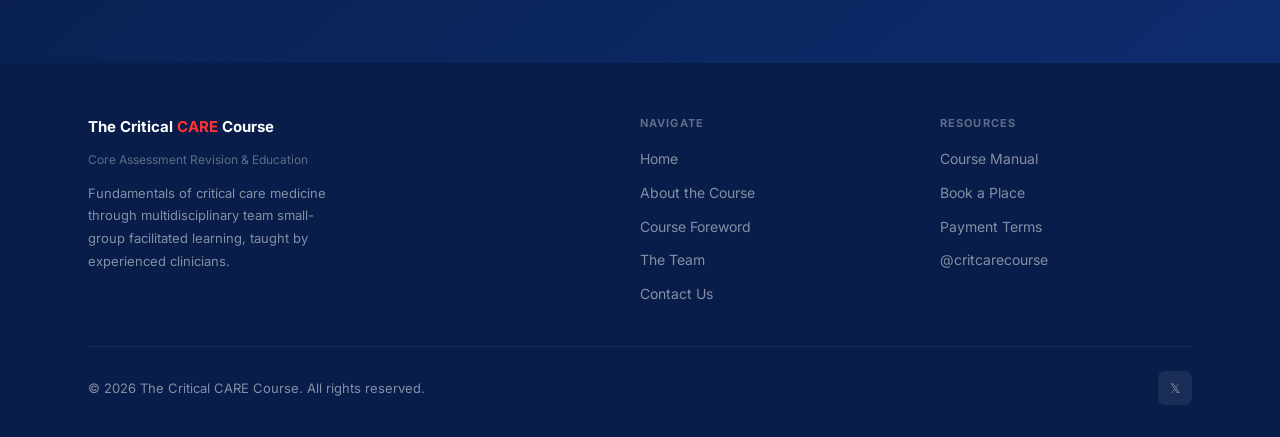
==== commit aeaa61ab: "Add files via upload" ====
--- a/index.html
+++ b/index.html
@@ -494,7 +494,7 @@
         <div class="feedback-stat"><div class="fs-value">99.1%</div><div class="fs-label">Rated the course 4 or 5</div></div>
         <div class="feedback-stat"><div class="fs-value">99.2%</div><div class="fs-label">Would recommend to a friend</div></div>
         <div class="feedback-stat"><div class="fs-value">89.9%</div><div class="fs-label">Felt it was good value for money</div></div>
-        <div class="feedback-stat"><div class="fs-value">63.1%</div><div class="fs-label">More likely to consider a career in intensive care*</div></div>
+        <div class="feedback-stat"><div class="fs-value">63.1%</div><div class="fs-label">More likely to consider a career in intensive care</div></div>
       </div>
 
       <div class="quote-carousel animate delay-2" id="quoteCarousel" role="region" aria-label="Comments from course attendees">
@@ -546,9 +546,6 @@
         <button class="quote-btn" id="quoteNext" aria-label="Next comment">&#8594;</button>
       </div>
       </div>
-
-
-      <p class="feedback-note">Scores are based on 234 responses. Three responses with a score of 1 were excluded from the score calculations, as each respondent also said they would recommend the course and felt it was good value for money, indicating the scale was misread. *125 of the 198 delegates who answered this question. Spelling corrected in some comments.</p>
     </div>
   </section>
 
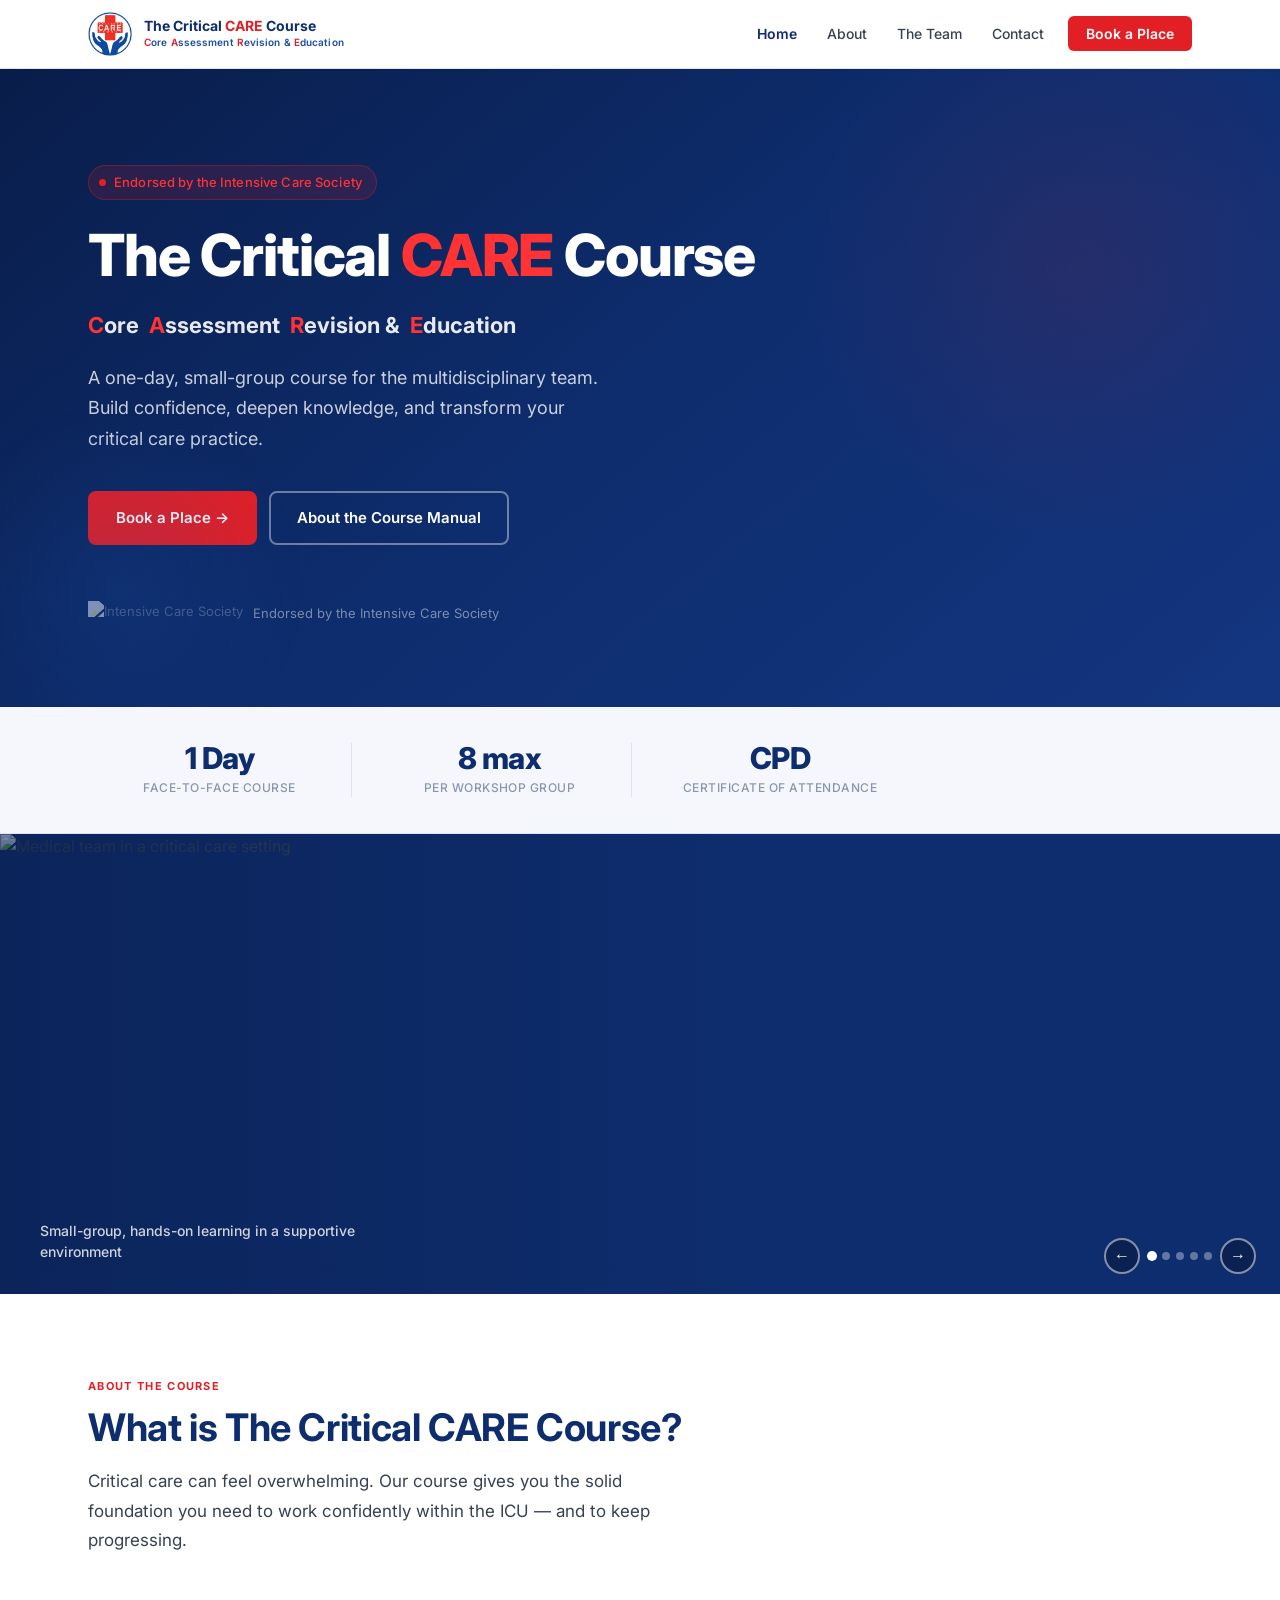
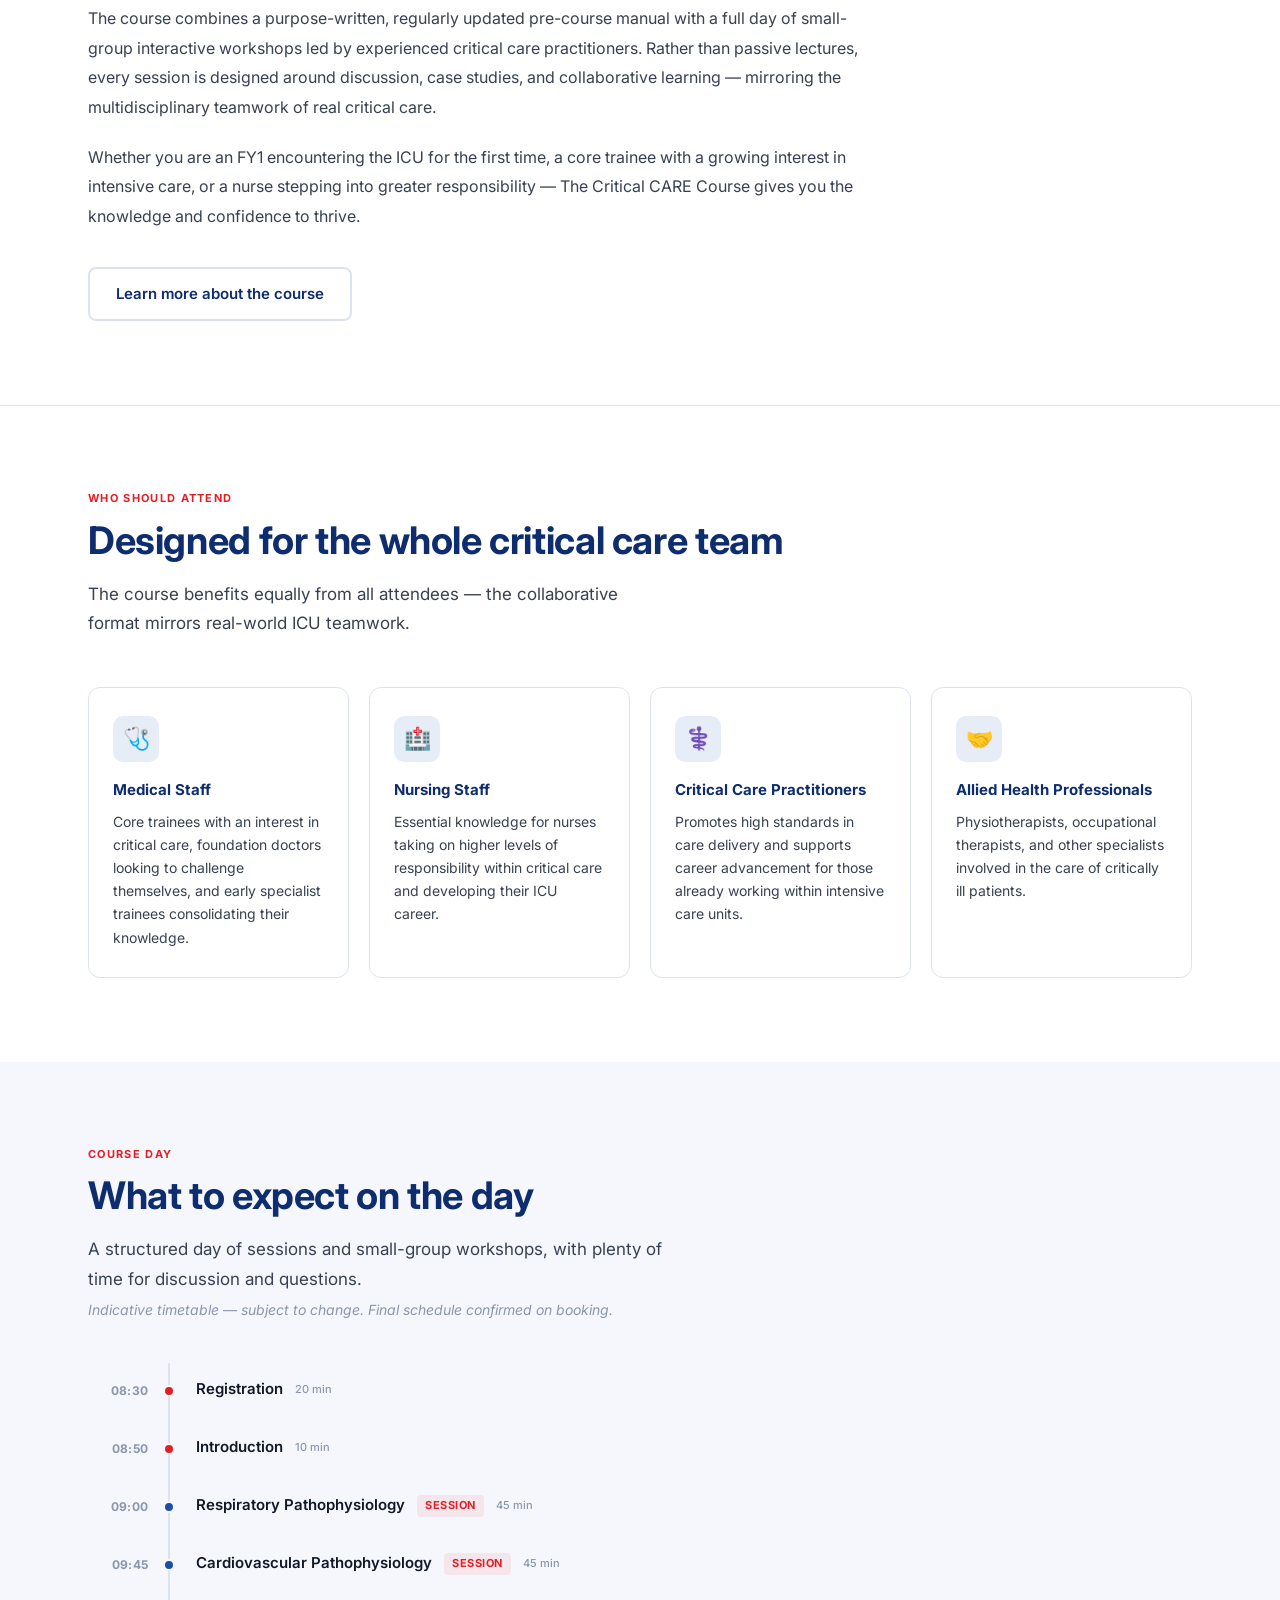
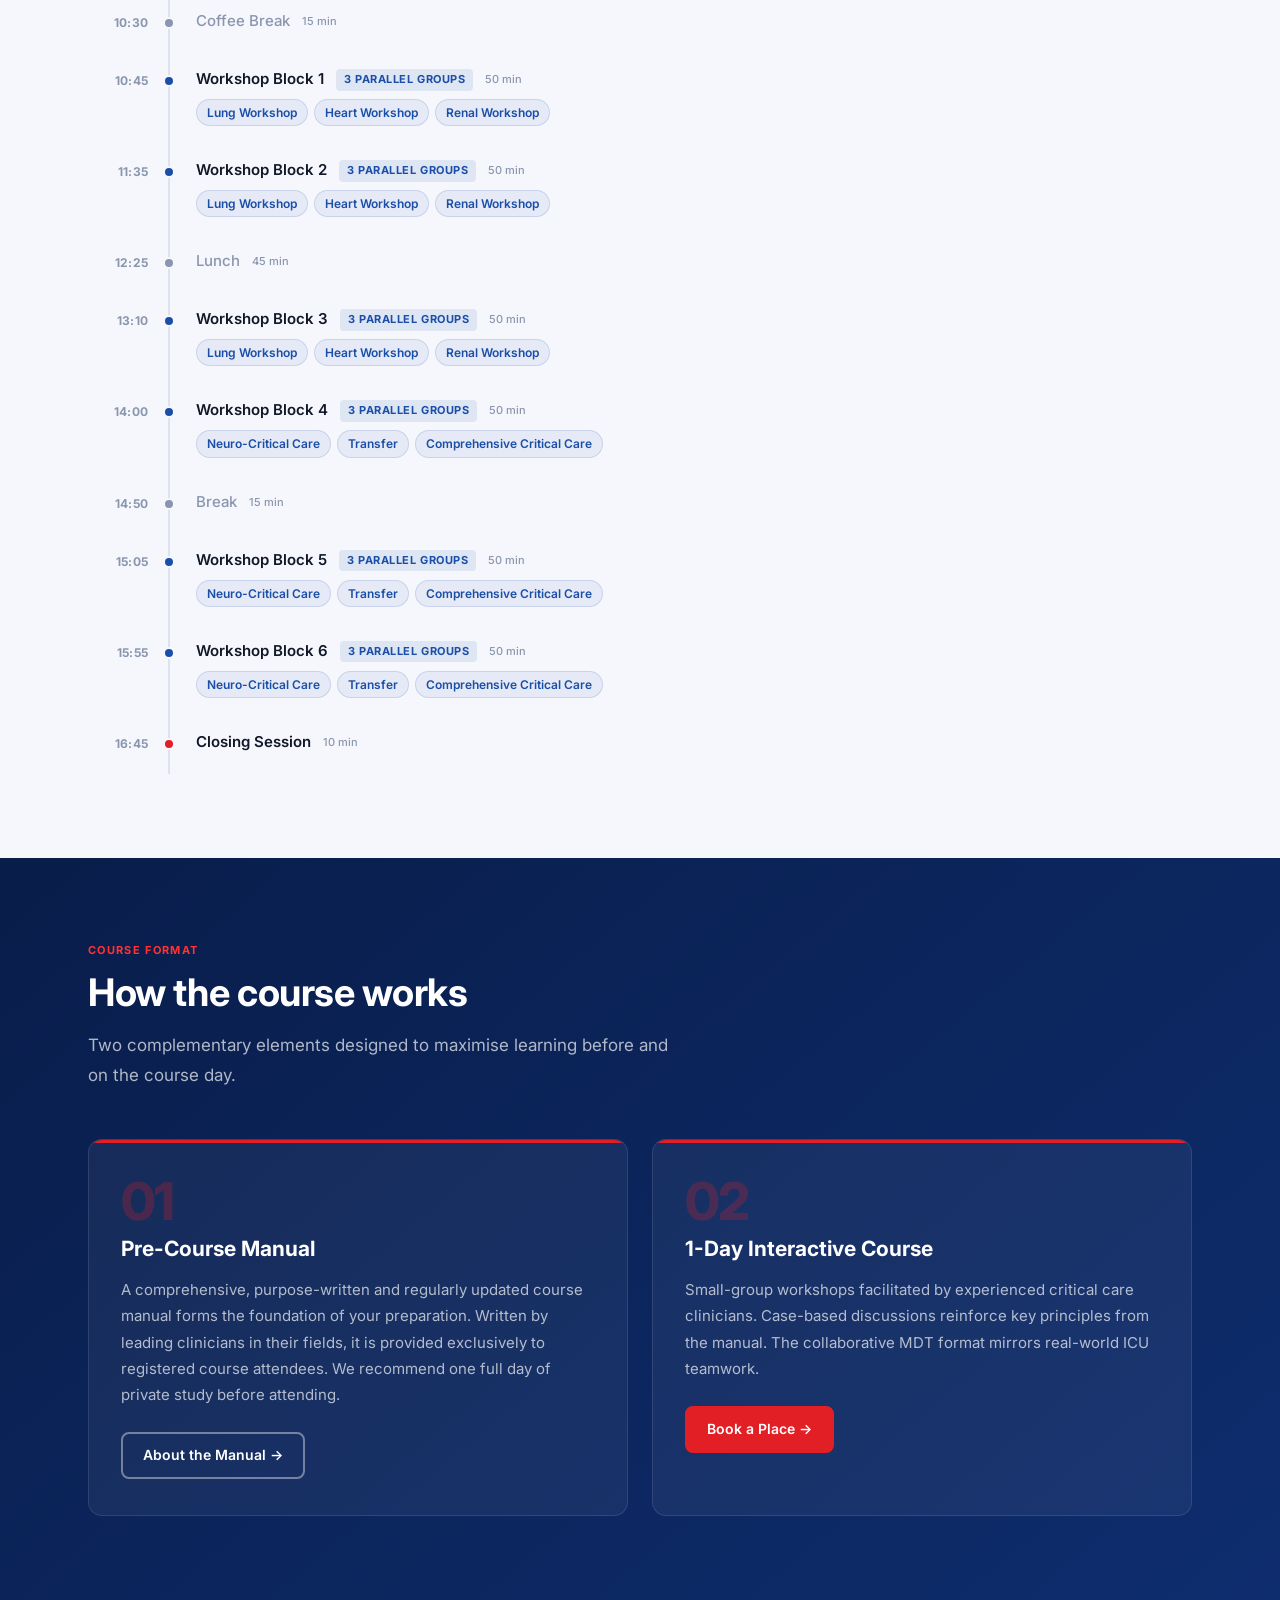
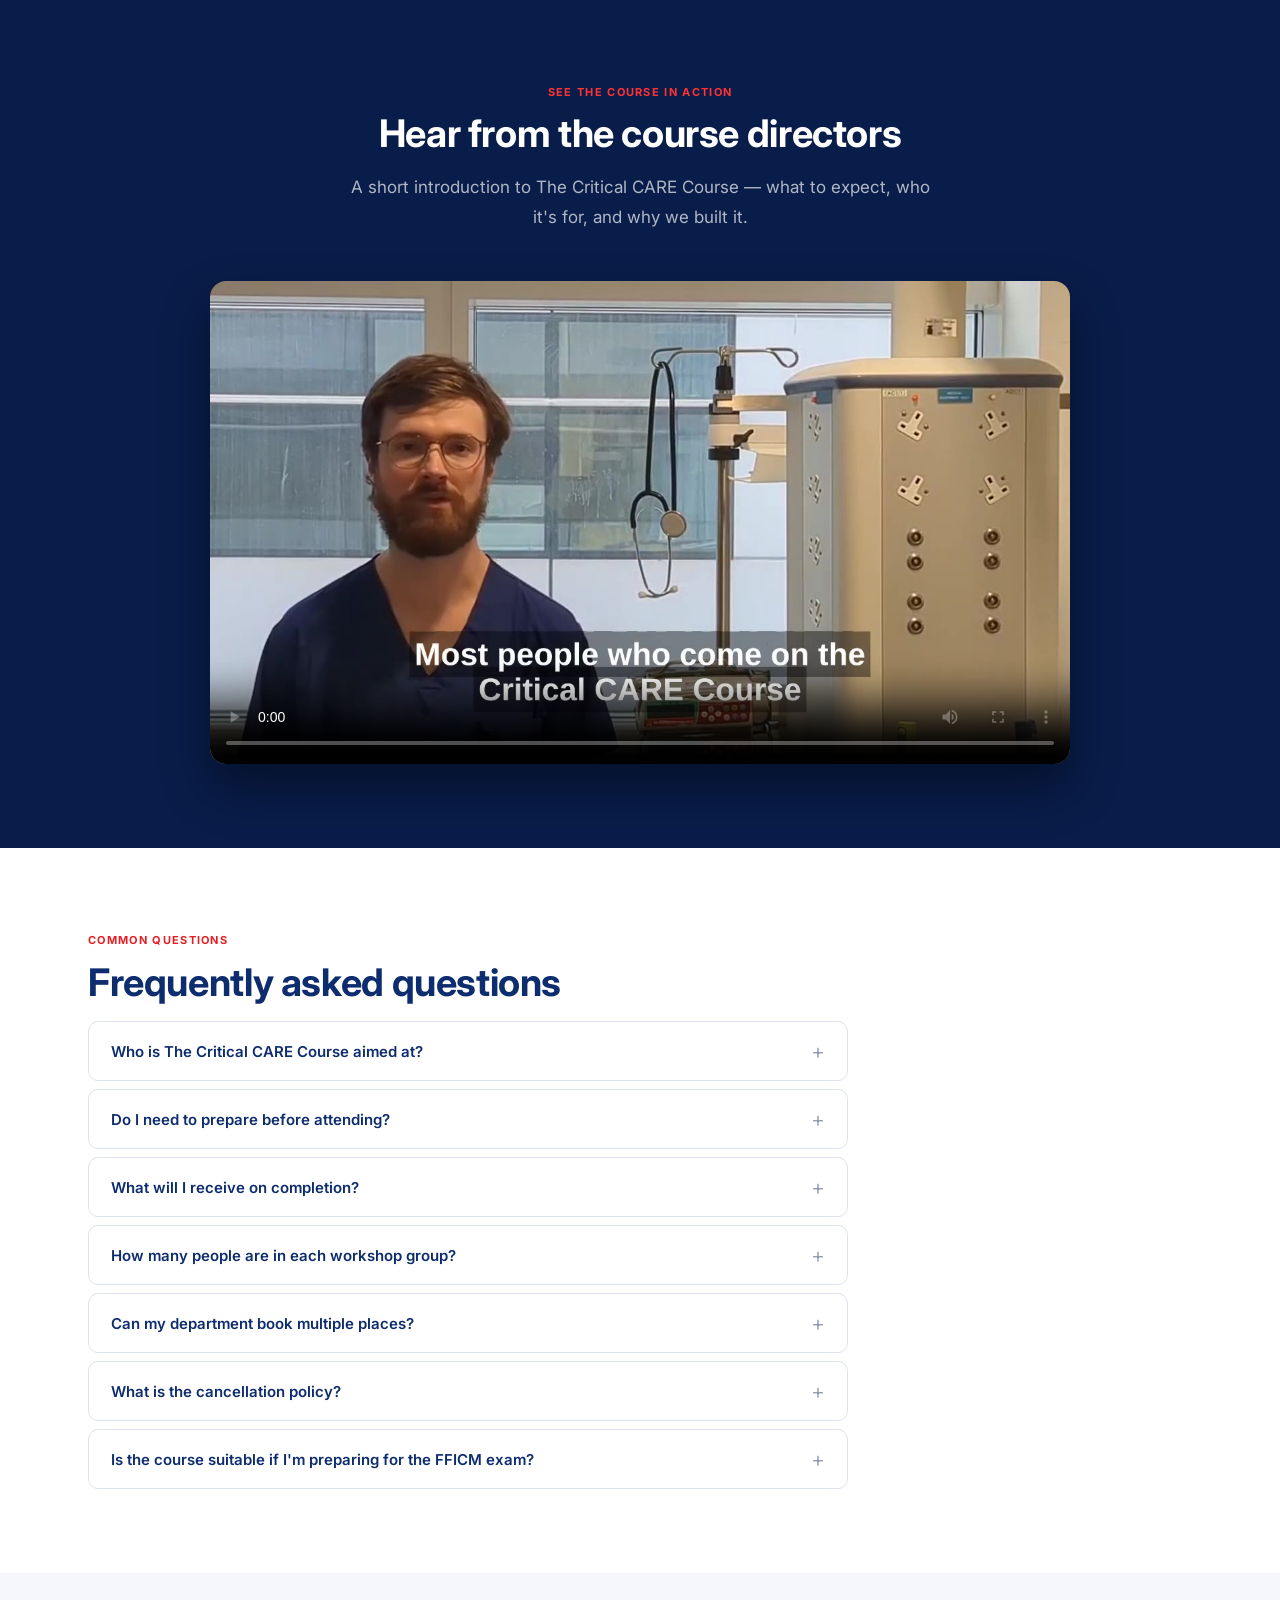
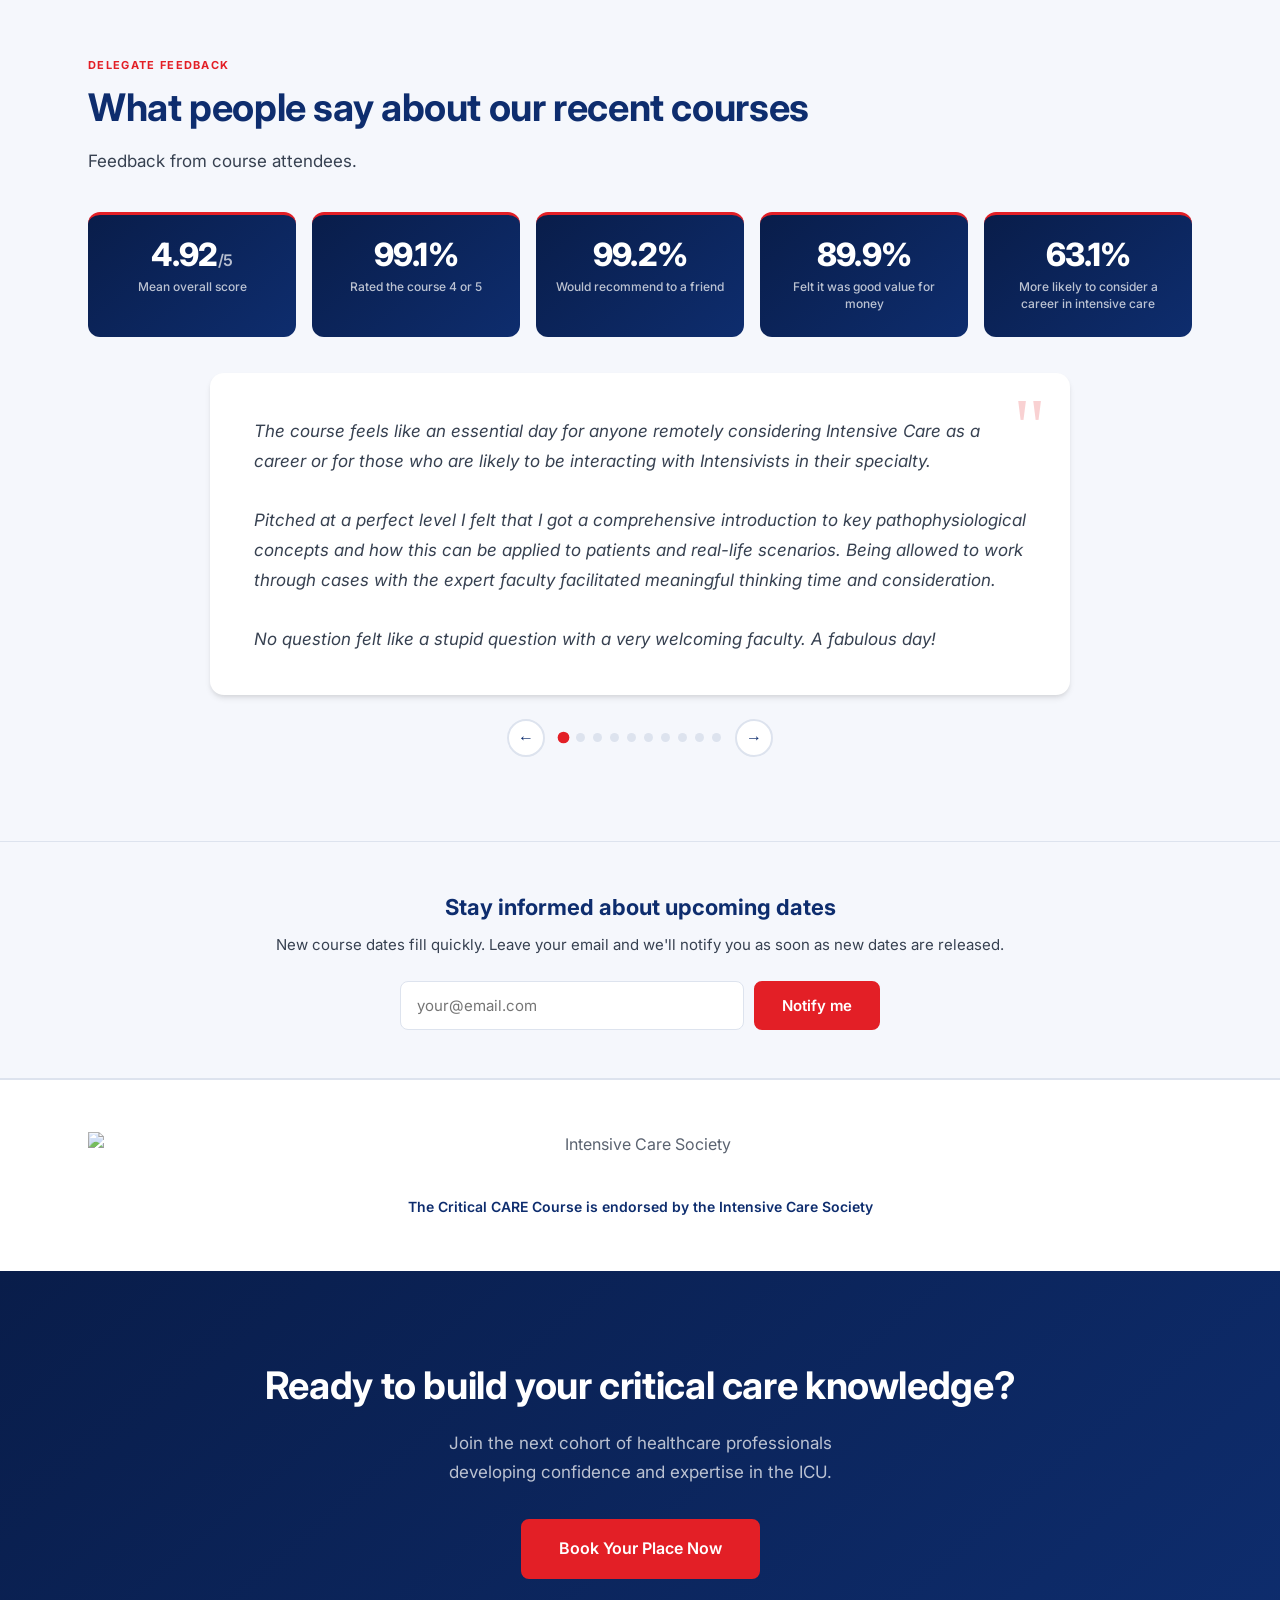
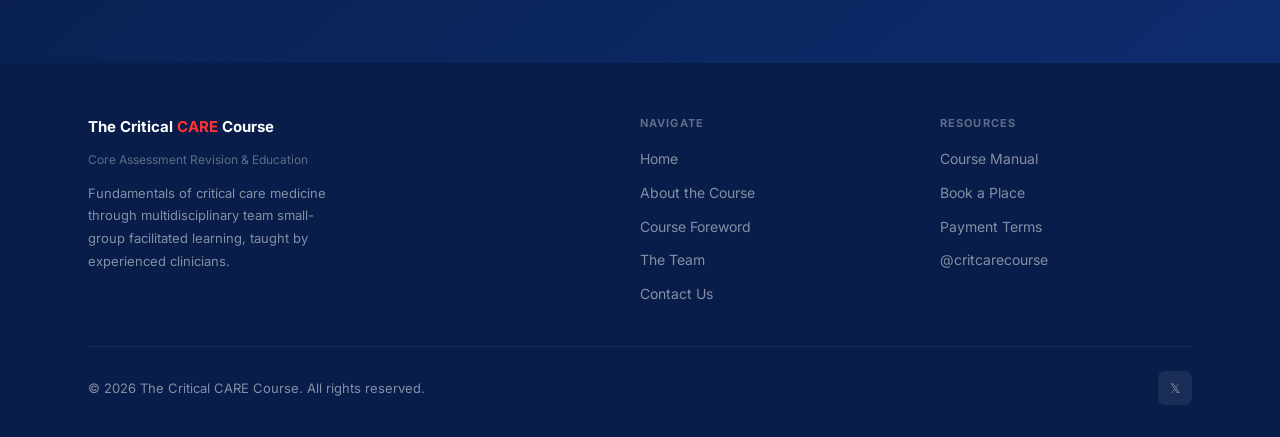
==== commit b832cb35: "Add files via upload" ====
--- a/index.html
+++ b/index.html
@@ -357,31 +357,11 @@
         A short introduction to The Critical CARE Course — what to expect, who it's for, and why we built it.
       </p>
 
-      <!--
-        VIDEO: Replace the src below with your YouTube embed URL.
-        Example: https://www.youtube.com/embed/YOUR_VIDEO_ID
-        To get the embed URL: on YouTube, click Share > Embed and copy the src value.
-
-        If you don't have a video yet, delete the <iframe> and leave the .video-placeholder visible.
-      -->
       <div class="video-wrap animate delay-2">
-
-        <!-- Replace this placeholder with your iframe once you have a video URL -->
-        <div class="video-placeholder" id="videoPlaceholder">
-          <div class="video-play-btn">&#9654;</div>
-          <p>Course introduction video — coming soon</p>
-          <p style="font-size:13px; margin-top:4px; opacity:0.6;">Add your YouTube URL to activate this section</p>
-        </div>
-
-        <!-- Uncomment and fill in your YouTube URL when ready:
-        <iframe
-          src="https://www.youtube.com/embed/YOUR_VIDEO_ID?rel=0&modestbranding=1"
-          title="The Critical CARE Course — Introduction"
-          allow="accelerometer; autoplay; clipboard-write; encrypted-media; gyroscope; picture-in-picture"
-          allowfullscreen>
-        </iframe>
-        -->
-
+        <video controls preload="metadata" playsinline poster="video-poster.jpg" title="The Critical CARE Course - a message from the course directors">
+          <source src="ccc-message.mp4" type="video/mp4">
+          Your browser does not support embedded video. <a href="ccc-message.mp4">Download the video</a>.
+        </video>
       </div>
     </div>
   </section>
--- a/styles.css
+++ b/styles.css
@@ -1290,7 +1290,8 @@
   aspect-ratio: 16/9;
 }
 
-.video-wrap iframe {
+.video-wrap iframe,
+.video-wrap video {
   position: absolute;
   inset: 0;
   width: 100%;
